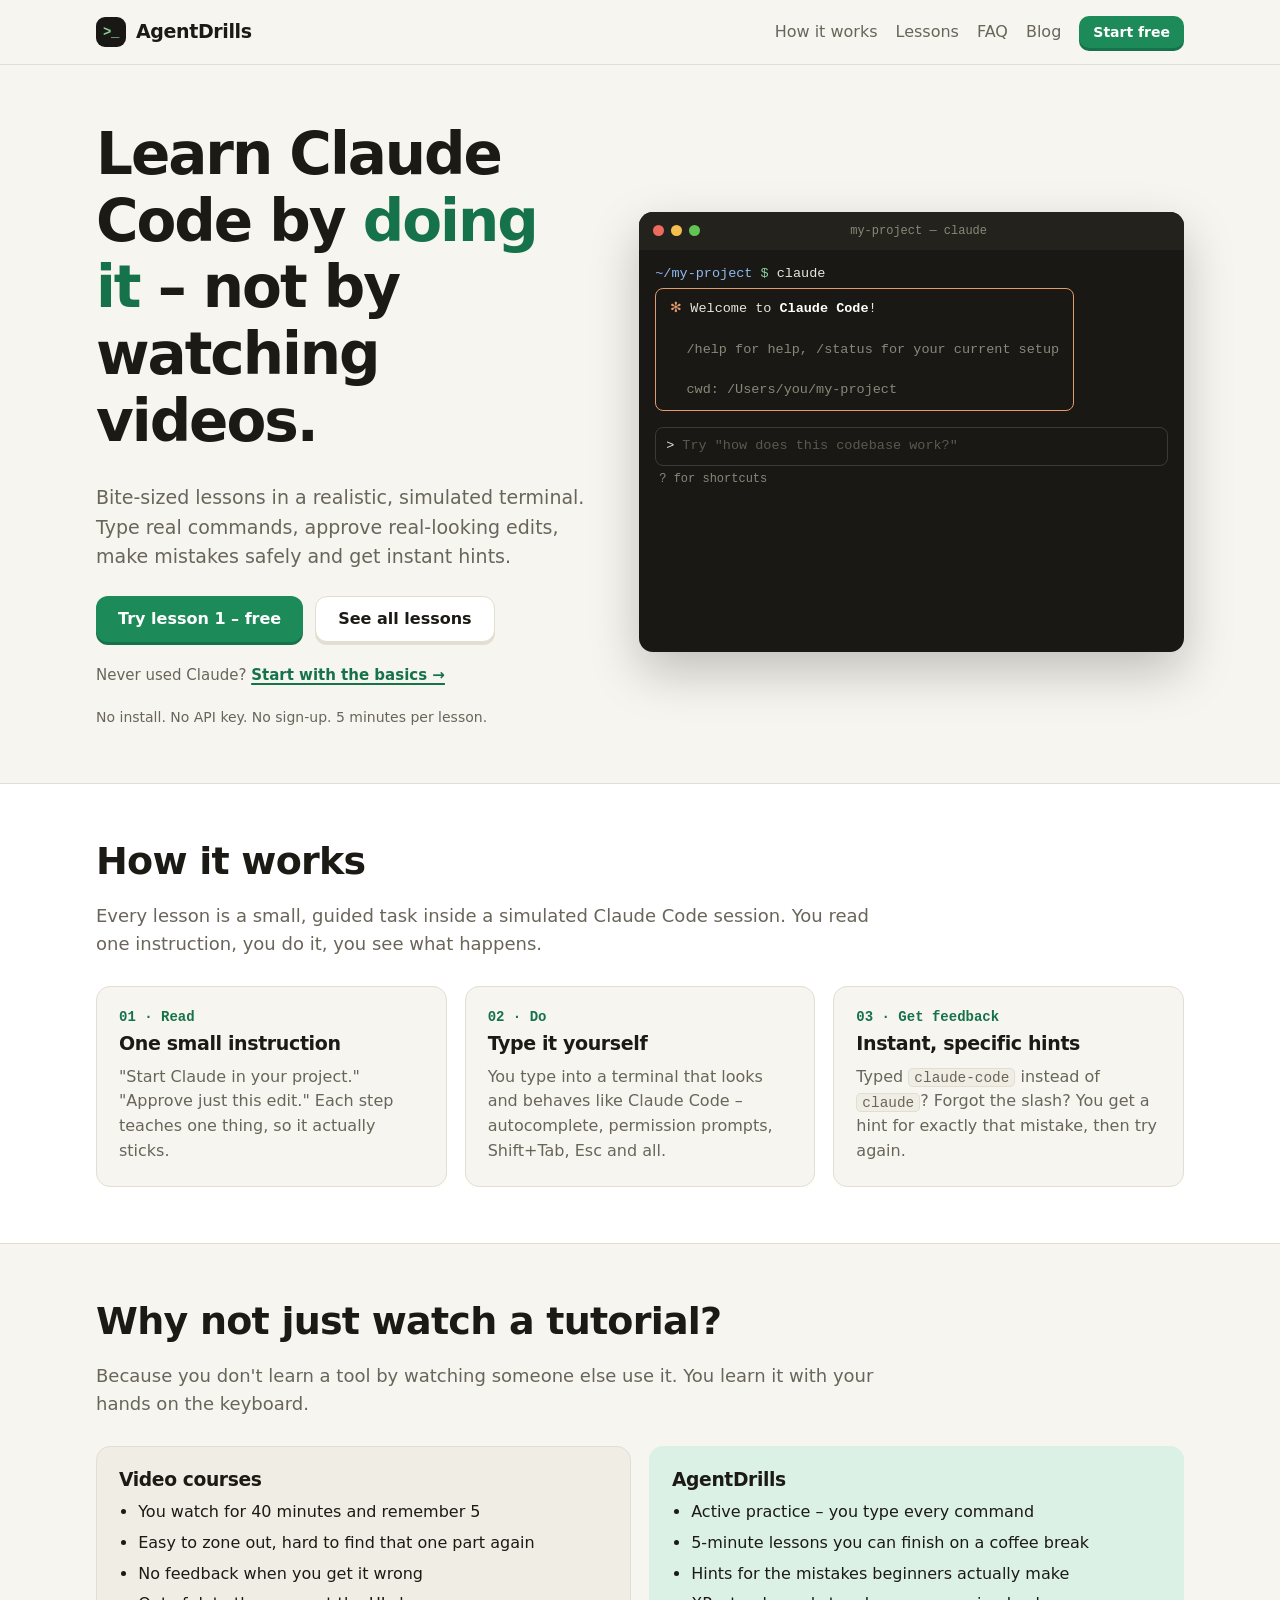
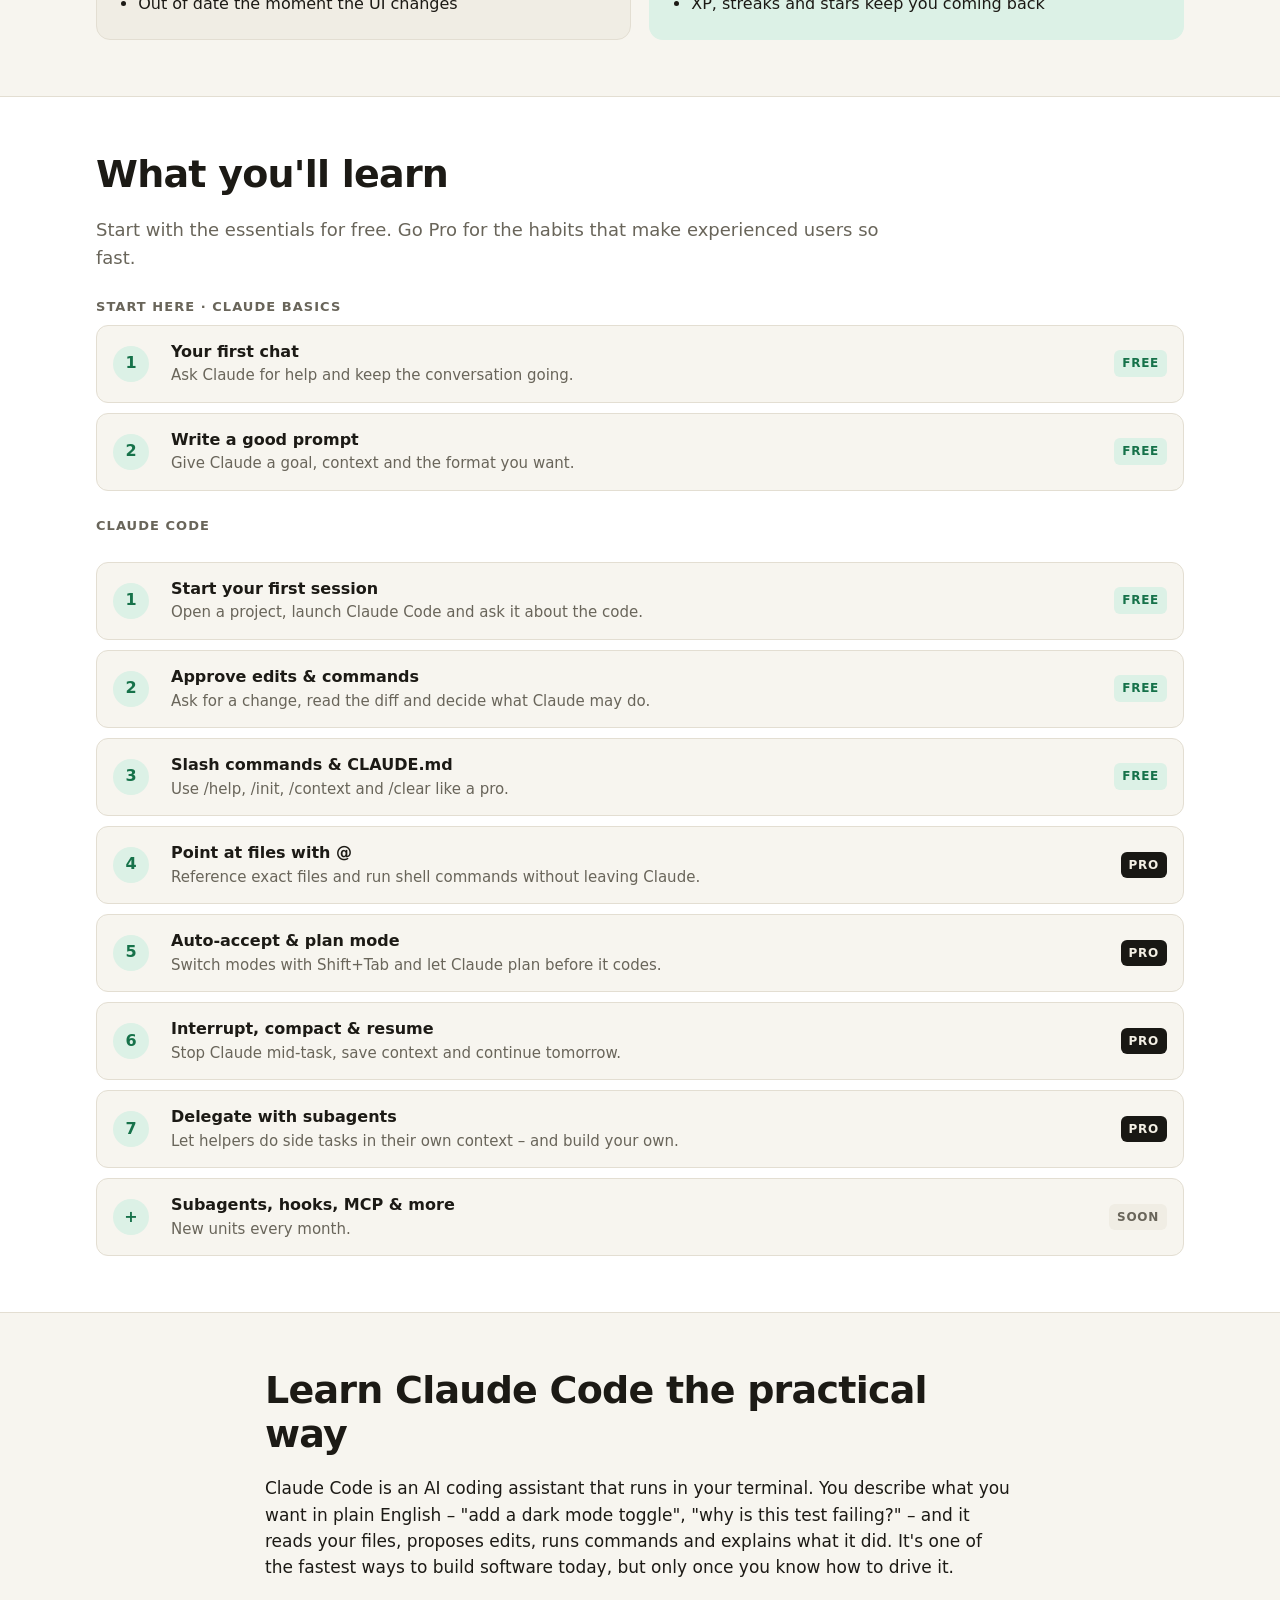
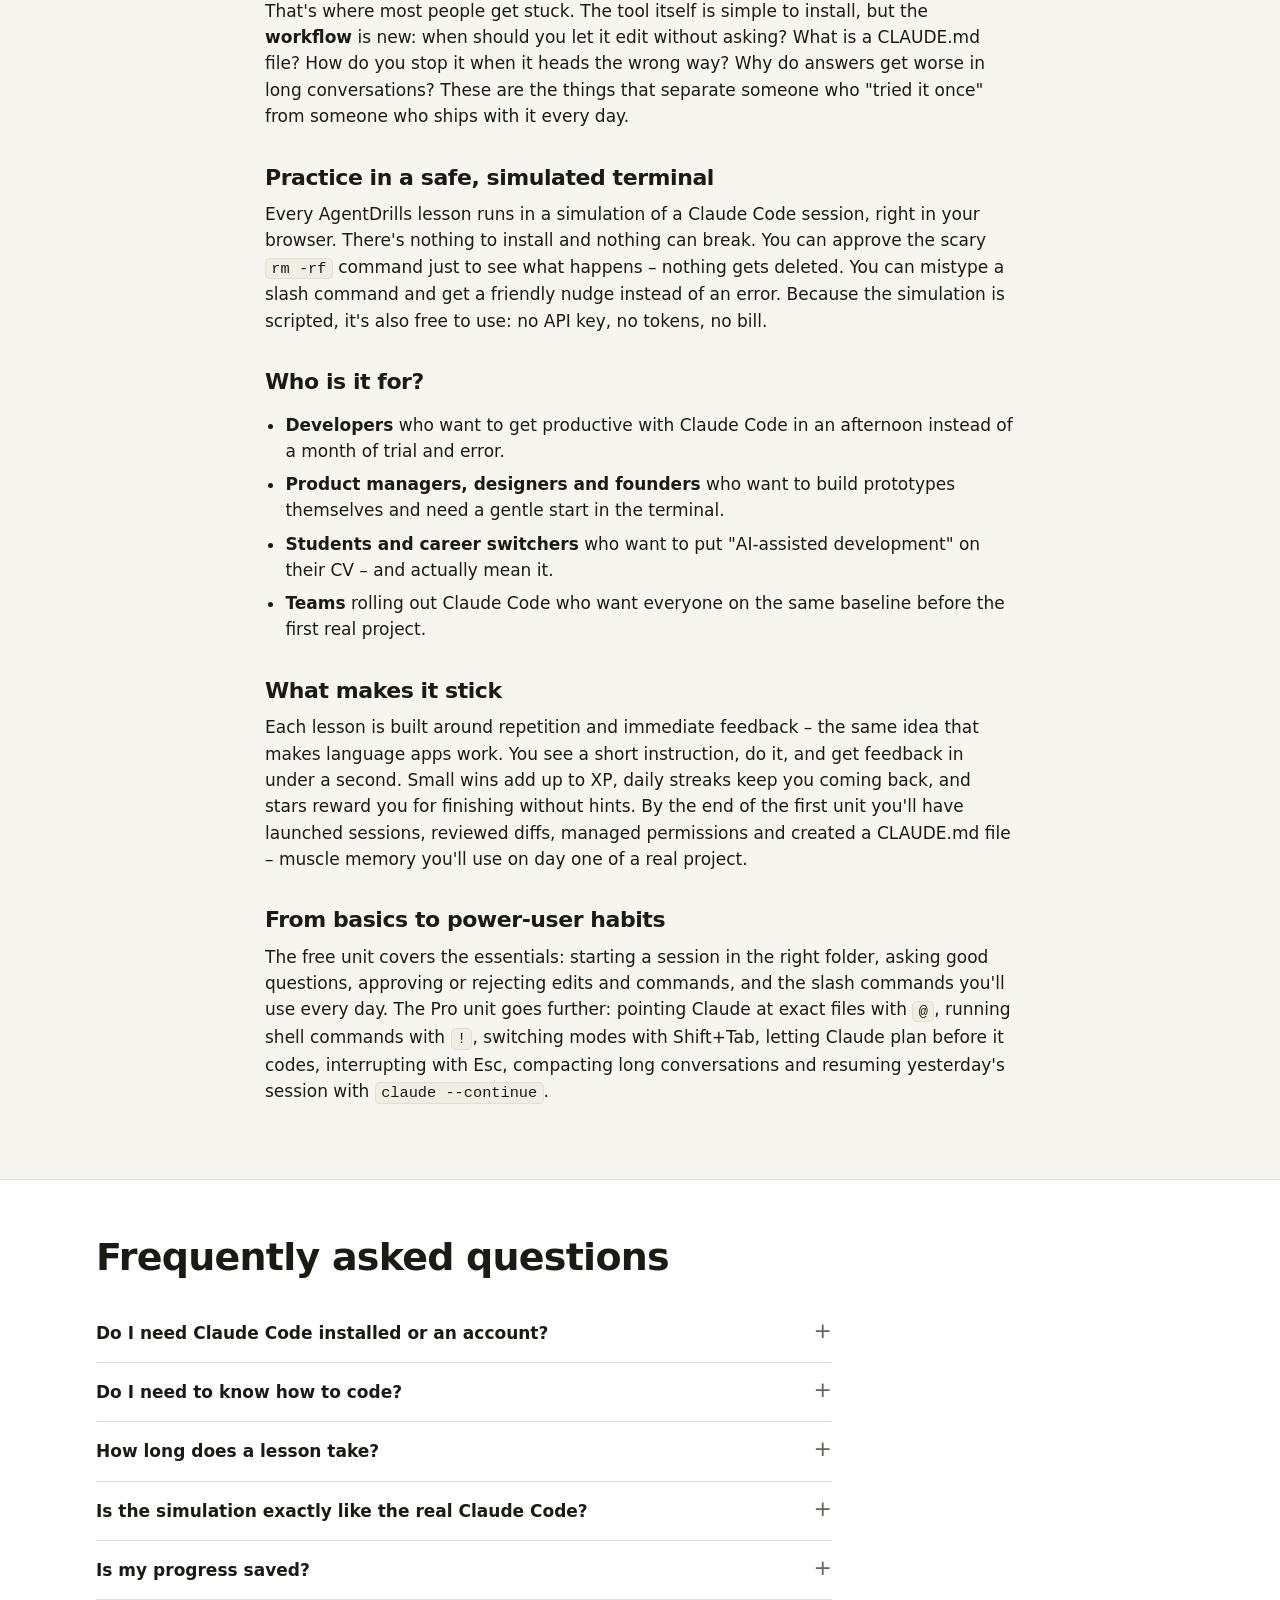
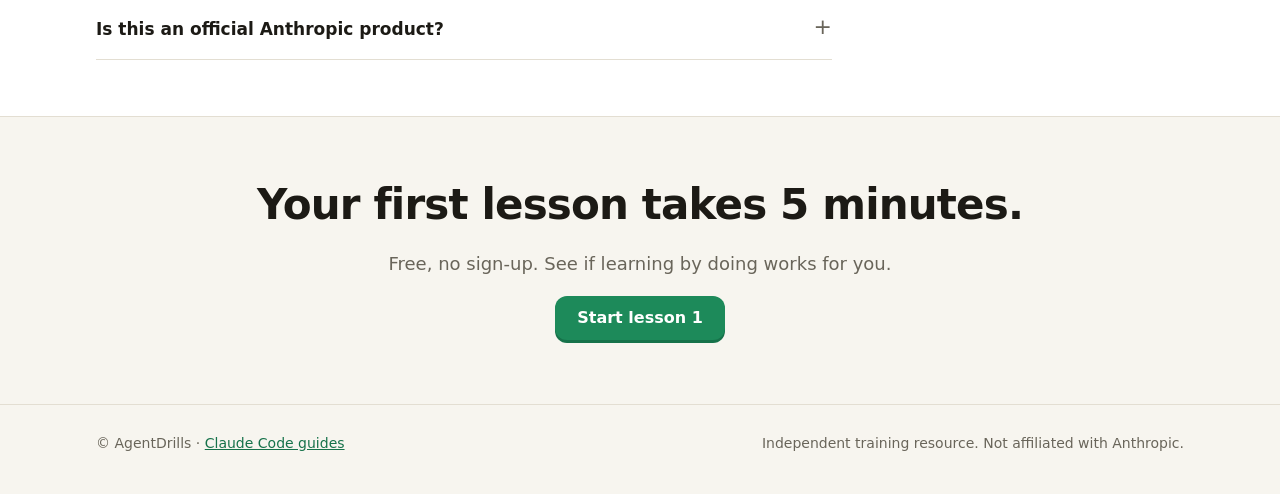
==== index.html @ b04414e9 "Add Claude Basics chat track, lesson 7 (subagents) and agent autocomplete - Claude Basics: simulated" ====
<!doctype html>
<html lang="en">
<head>
  <meta charset="utf-8">
  <meta name="viewport" content="width=device-width, initial-scale=1">
  <title>AgentDrills – Learn Claude Code with hands-on exercises</title>
  <meta name="description" content="Learn Claude Code by doing, not watching. Interactive terminal simulations teach you prompts, permissions, slash commands, plan mode and more in 5-minute lessons.">
  <link rel="stylesheet" href="css/styles.css">
</head>
<body>
  <nav class="nav">
    <div class="wrap">
      <a class="brand" href="index.html"><span class="brand-mark">&gt;_</span>AgentDrills</a>
      <div class="nav-links">
        <a href="#how">How it works</a>
        <a href="#curriculum">Lessons</a>
        <a href="#faq">FAQ</a>
        <a href="blog/index.html">Blog</a>
        <a class="btn small" href="learn.html">Start free</a>
      </div>
    </div>
  </nav>

  <header class="hero">
    <div class="wrap">
      <div>
        <h1>Learn Claude Code by <em>doing it</em> – not by watching videos.</h1>
        <p class="lede">Bite-sized lessons in a realistic, simulated terminal. Type real commands, approve real-looking edits, make mistakes safely and get instant hints.</p>
        <div class="hero-cta">
          <a class="btn" href="lesson.html?id=start-session">Try lesson 1 – free</a>
          <a class="btn secondary" href="#curriculum">See all lessons</a>
        </div>
        <p class="newbie" id="newbie" hidden>Never used Claude? <a href="lesson.html">Start with the basics →</a></p>
        <p class="hero-note">No install. No API key. No sign-up. 5 minutes per lesson.</p>
      </div>
      <div id="demo" aria-label="Animated demo of a Claude Code lesson"></div>
    </div>
  </header>

  <section class="section alt" id="how">
    <div class="wrap">
      <h2>How it works</h2>
      <p class="intro">Every lesson is a small, guided task inside a simulated Claude Code session. You read one instruction, you do it, you see what happens.</p>
      <div class="grid3">
        <div class="feature">
          <div class="num">01 · Read</div>
          <h3>One small instruction</h3>
          <p>"Start Claude in your project." "Approve just this edit." Each step teaches one thing, so it actually sticks.</p>
        </div>
        <div class="feature">
          <div class="num">02 · Do</div>
          <h3>Type it yourself</h3>
          <p>You type into a terminal that looks and behaves like Claude Code – autocomplete, permission prompts, Shift+Tab, Esc and all.</p>
        </div>
        <div class="feature">
          <div class="num">03 · Get feedback</div>
          <h3>Instant, specific hints</h3>
          <p>Typed <code>claude-code</code> instead of <code>claude</code>? Forgot the slash? You get a hint for exactly that mistake, then try again.</p>
        </div>
      </div>
    </div>
  </section>

  <section class="section">
    <div class="wrap">
      <h2>Why not just watch a tutorial?</h2>
      <p class="intro">Because you don't learn a tool by watching someone else use it. You learn it with your hands on the keyboard.</p>
      <div class="compare">
        <div class="col bad">
          <h3>Video courses</h3>
          <ul>
            <li>You watch for 40 minutes and remember 5</li>
            <li>Easy to zone out, hard to find that one part again</li>
            <li>No feedback when you get it wrong</li>
            <li>Out of date the moment the UI changes</li>
          </ul>
        </div>
        <div class="col good">
          <h3>AgentDrills</h3>
          <ul>
            <li>Active practice – you type every command</li>
            <li>5-minute lessons you can finish on a coffee break</li>
            <li>Hints for the mistakes beginners actually make</li>
            <li>XP, streaks and stars keep you coming back</li>
          </ul>
        </div>
      </div>
    </div>
  </section>

  <section class="section alt" id="curriculum">
    <div class="wrap">
      <h2>What you'll learn</h2>
      <p class="intro">Start with the essentials for free. Go Pro for the habits that make experienced users so fast.</p>
      <div id="basicsGroup" hidden>
        <h3 class="cur-group">Start here · Claude Basics</h3>
        <ol class="curriculum" id="basicsList"></ol>
        <h3 class="cur-group">Claude Code</h3>
      </div>
      <ol class="curriculum" id="curriculumList"></ol>
    </div>
  </section>

  <section class="section">
    <div class="wrap prose">
      <h2>Learn Claude Code the practical way</h2>
      <p>Claude Code is an AI coding assistant that runs in your terminal. You describe what you want in plain English – "add a dark mode toggle", "why is this test failing?" – and it reads your files, proposes edits, runs commands and explains what it did. It's one of the fastest ways to build software today, but only once you know how to drive it.</p>
      <p>That's where most people get stuck. The tool itself is simple to install, but the <b>workflow</b> is new: when should you let it edit without asking? What is a CLAUDE.md file? How do you stop it when it heads the wrong way? Why do answers get worse in long conversations? These are the things that separate someone who "tried it once" from someone who ships with it every day.</p>

      <h3>Practice in a safe, simulated terminal</h3>
      <p>Every AgentDrills lesson runs in a simulation of a Claude Code session, right in your browser. There's nothing to install and nothing can break. You can approve the scary <code>rm -rf</code> command just to see what happens – nothing gets deleted. You can mistype a slash command and get a friendly nudge instead of an error. Because the simulation is scripted, it's also free to use: no API key, no tokens, no bill.</p>

      <h3>Who is it for?</h3>
      <ul>
        <li><b>Developers</b> who want to get productive with Claude Code in an afternoon instead of a month of trial and error.</li>
        <li><b>Product managers, designers and founders</b> who want to build prototypes themselves and need a gentle start in the terminal.</li>
        <li><b>Students and career switchers</b> who want to put "AI-assisted development" on their CV – and actually mean it.</li>
        <li><b>Teams</b> rolling out Claude Code who want everyone on the same baseline before the first real project.</li>
      </ul>

      <h3>What makes it stick</h3>
      <p>Each lesson is built around repetition and immediate feedback – the same idea that makes language apps work. You see a short instruction, do it, and get feedback in under a second. Small wins add up to XP, daily streaks keep you coming back, and stars reward you for finishing without hints. By the end of the first unit you'll have launched sessions, reviewed diffs, managed permissions and created a CLAUDE.md file – muscle memory you'll use on day one of a real project.</p>

      <h3>From basics to power-user habits</h3>
      <p>The free unit covers the essentials: starting a session in the right folder, asking good questions, approving or rejecting edits and commands, and the slash commands you'll use every day. The Pro unit goes further: pointing Claude at exact files with <code>@</code>, running shell commands with <code>!</code>, switching modes with Shift+Tab, letting Claude plan before it codes, interrupting with Esc, compacting long conversations and resuming yesterday's session with <code>claude --continue</code>.</p>
    </div>
  </section>

  <section class="section alt" id="faq">
    <div class="wrap">
      <h2>Frequently asked questions</h2>
      <div class="faq">
        <details>
          <summary>Do I need Claude Code installed or an account?</summary>
          <p>No. Everything happens in a simulation in your browser. When you're ready to use the real thing, everything you practiced works the same way.</p>
        </details>
        <details>
          <summary>Do I need to know how to code?</summary>
          <p>No. Lessons explain every command. Some coding experience helps you understand the example project, but it isn't required.</p>
        </details>
        <details>
          <summary>How long does a lesson take?</summary>
          <p>Most lessons take 3–6 minutes. They're designed to be finished in one sitting.</p>
        </details>
        <details>
          <summary>Is the simulation exactly like the real Claude Code?</summary>
          <p>It closely mirrors the real workflow – prompts, tool calls, diffs, permission menus and modes – but it's scripted, so Claude's answers are pre-written. The real tool also changes often; we update lessons as it does.</p>
        </details>
        <details>
          <summary>Is my progress saved?</summary>
          <p>Yes, in this browser. Accounts that sync across devices are coming soon.</p>
        </details>
        <details>
          <summary>Is this an official Anthropic product?</summary>
          <p>No. AgentDrills is an independent training site and isn't affiliated with or endorsed by Anthropic. Claude and Claude Code are trademarks of Anthropic.</p>
        </details>
      </div>
    </div>
  </section>

  <section class="cta-band">
    <div class="wrap">
      <h2>Your first lesson takes 5 minutes.</h2>
      <p class="muted" style="font-size:18px">Free, no sign-up. See if learning by doing works for you.</p>
      <a class="btn" href="lesson.html?id=start-session">Start lesson 1</a>
    </div>
  </section>

  <footer class="footer">
    <div class="wrap">
      <span>© AgentDrills · <a href="blog/index.html">Claude Code guides</a></span>
      <span>Independent training resource. Not affiliated with Anthropic.</span>
    </div>
  </footer>

  <script src="js/terminal.js"></script>
  <script src="js/lessons/index.js"></script>
  <script src="js/lessons/01-start-session.js"></script>
  <script src="js/lessons/02-edits-permissions.js"></script>
  <script src="js/lessons/03-slash-commands.js"></script>
  <script src="js/lessons/04-mention-files.js"></script>
  <script src="js/lessons/05-modes.js"></script>
  <script src="js/lessons/06-context-sessions.js"></script>
  <script src="js/lessons/07-subagents.js"></script>
  <script src="js/lessons/b01-first-chat.js"></script>
  <script src="js/lessons/b02-good-prompt.js"></script>
  <script>
    (function () {
      // Curriculum list from the lesson registry
      const list = document.getElementById('curriculumList');
      const row = (l) =>
        `<li><span class="n">${l.n}</span><div><div class="t">${AD.escapeHtml(l.title)}</div><div class="d">${AD.escapeHtml(l.blurb)}</div></div><span class="tag${l.pro ? ' pro' : ''}">${l.pro ? 'Pro' : 'Free'}</span></li>`;
      const items = AD.lessonsIn('code').map(row);
      // Claude Basics: grouped above Claude Code, plus a small link under the hero buttons
      const basics = AD.lessonsIn('basics');
      if (basics.length) {
        document.getElementById('basicsList').innerHTML = basics.map(row).join('');
        document.getElementById('basicsGroup').hidden = false;
        const nb = document.getElementById('newbie');
        nb.querySelector('a').href = `lesson.html?id=${basics[0].id}`;
        nb.hidden = false;
      }
      items.push(`<li><span class="n">+</span><div><div class="t">Subagents, hooks, MCP & more</div><div class="d">New units every month.</div></div><span class="tag soon">Soon</span></li>`);
      list.innerHTML = items.join('');

      // Looping hero demo
      const term = new AD.Terminal(document.getElementById('demo'), { cwd: '~/my-project', noFocus: true, speed: 1 });
      const reduce = window.matchMedia && matchMedia('(prefers-reduced-motion: reduce)').matches;
      const script = [
        { wait: 600 },
        { type: 'claude' },
        { launch: true },
        { wait: 700 },
        { type: 'add a dark mode toggle' },
        { think: 1300 },
        { tool: 'Read', arg: 'src/styles.css', out: 'Read 64 lines' },
        { tool: 'Update', arg: 'src/styles.css', out: 'Updated src/styles.css with 4 additions', diff: [
          ['+', '.dark { background: #111; color: #eee; }', 65],
          ['+', '.dark .todo { border-color: #333; }', 66],
        ] },
        { tool: 'Update', arg: 'src/app.js', out: 'Updated src/app.js with 3 additions', diff: [
          ['+', "toggle.onclick = () =>", 52],
          ['+', "  document.body.classList.toggle('dark');", 53],
        ] },
        { text: 'Added a dark mode toggle in the header. ✓' },
        { wait: 3500 },
      ];
      async function loop() {
        // eslint-disable-next-line no-constant-condition
        while (true) {
          term.reset();
          await term.stream(script);
          if (reduce) return;
        }
      }
      loop();
    })();
  </script>
</body>
</html>
---- css/styles.css ----
/* ==========================================================================
   AgentDrills – design tokens
   ========================================================================== */
:root {
  --bg: #f7f5ef;
  --surface: #ffffff;
  --surface-2: #f0ede4;
  --text: #1c1a15;
  --muted: #69655a;
  --border: #e3ded2;
  --accent: #1d8a5a;
  --accent-strong: #16724a;
  --accent-soft: #dcf1e6;
  --accent-ink: #ffffff;
  --warn: #b4441c;
  --warn-soft: #fbe6dc;
  --gold: #e3a21a;
  --locked: #b9b4a8;
  --shadow: 0 1px 2px rgba(30, 25, 10, .06), 0 8px 24px rgba(30, 25, 10, .06);

  /* Terminal stays dark in both themes */
  --term-bg: #191814;
  --term-bar: #24221d;
  --term-text: #e9e5da;
  --term-dim: #8b8678;
  --term-faint: #5c584e;
  --term-accent: #e39a6d;
  --term-green: #86cf9c;
  --term-red: #f08a84;
  --term-blue: #8fb8f2;
  --term-purple: #c3a6f2;
  --term-user-bg: #2b2923;
  --term-add-bg: rgba(110, 200, 140, .14);
  --term-rem-bg: rgba(240, 120, 110, .14);

  --radius: 14px;
  --radius-sm: 8px;
  --font: ui-sans-serif, system-ui, -apple-system, "Segoe UI", Roboto, "Helvetica Neue", Arial, sans-serif;
  --mono: ui-monospace, "SF Mono", SFMono-Regular, Menlo, Consolas, "Liberation Mono", monospace;
  color-scheme: light;
}

@media (prefers-color-scheme: dark) {
  :root:not([data-theme="light"]) {
    --bg: #12110e;
    --surface: #1b1a16;
    --surface-2: #24221d;
    --text: #ece8dd;
    --muted: #a19c8f;
    --border: #2f2c26;
    --accent: #34b27a;
    --accent-strong: #4cc68f;
    --accent-soft: #173a2a;
    --accent-ink: #0d1a13;
    --warn: #f0875c;
    --warn-soft: #3a2117;
    --locked: #5a564d;
    --shadow: 0 1px 2px rgba(0, 0, 0, .3), 0 8px 24px rgba(0, 0, 0, .3);
    color-scheme: dark;
  }
}
:root[data-theme="dark"] {
  --bg: #12110e;
  --surface: #1b1a16;
  --surface-2: #24221d;
  --text: #ece8dd;
  --muted: #a19c8f;
  --border: #2f2c26;
  --accent: #34b27a;
  --accent-strong: #4cc68f;
  --accent-soft: #173a2a;
  --accent-ink: #0d1a13;
  --warn: #f0875c;
  --warn-soft: #3a2117;
  --locked: #5a564d;
  --shadow: 0 1px 2px rgba(0, 0, 0, .3), 0 8px 24px rgba(0, 0, 0, .3);
  color-scheme: dark;
}

/* ==========================================================================
   Base
   ========================================================================== */
*, *::before, *::after { box-sizing: border-box; }
html { -webkit-text-size-adjust: 100%; }
body {
  margin: 0;
  background: var(--bg);
  color: var(--text);
  font: 16px/1.55 var(--font);
  overflow-x: hidden;
}
a { color: var(--accent-strong); }
code {
  font-family: var(--mono);
  font-size: .9em;
  background: var(--surface-2);
  border: 1px solid var(--border);
  border-radius: 5px;
  padding: .05em .35em;
}
h1, h2, h3 { line-height: 1.15; letter-spacing: -.02em; margin: 0 0 .5em; }
p { margin: 0 0 1em; }
.wrap { max-width: 1120px; margin: 0 auto; padding: 0 16px; }
.muted { color: var(--muted); }
[hidden] { display: none !important; }

.btn {
  display: inline-flex; align-items: center; justify-content: center; gap: .5em;
  font: 600 16px/1 var(--font);
  padding: 14px 22px;
  border-radius: 12px;
  border: 0;
  cursor: pointer;
  text-decoration: none;
  background: var(--accent);
  color: var(--accent-ink);
  box-shadow: 0 3px 0 var(--accent-strong);
  transition: transform .08s ease, box-shadow .08s ease, background .15s;
}
.btn:hover { background: var(--accent-strong); }
.btn:active { transform: translateY(2px); box-shadow: 0 1px 0 var(--accent-strong); }
.btn.secondary {
  background: var(--surface); color: var(--text);
  border: 1px solid var(--border); box-shadow: 0 3px 0 var(--border);
}
.btn.secondary:hover { background: var(--surface-2); }
.btn.small { padding: 9px 14px; font-size: 14px; border-radius: 10px; }
.btn:focus-visible, button:focus-visible, a:focus-visible { outline: 3px solid var(--accent); outline-offset: 2px; }

/* Top navigation */
.nav { border-bottom: 1px solid var(--border); background: var(--bg); position: sticky; top: 0; z-index: 20; }
.nav .wrap { display: flex; align-items: center; justify-content: space-between; height: 64px; gap: 12px; }
.brand { display: flex; align-items: center; gap: 10px; font-weight: 800; font-size: 19px; color: var(--text); text-decoration: none; letter-spacing: -.02em; }
.brand-mark {
  width: 30px; height: 30px; border-radius: 9px; background: var(--term-bg);
  color: var(--term-green); display: grid; place-items: center;
  font: 700 14px/1 var(--mono);
}
.nav-links { display: flex; align-items: center; gap: 18px; }
.nav-links a:not(.btn) { color: var(--muted); text-decoration: none; font-weight: 500; }
.nav-links a:not(.btn):hover { color: var(--text); }
@media (max-width: 640px) { .nav-links a:not(.btn) { display: none; } }

.stat-pills { display: flex; gap: 8px; }
.pill {
  display: inline-flex; align-items: center; gap: 6px;
  padding: 6px 12px; border-radius: 999px;
  background: var(--surface); border: 1px solid var(--border);
  font-weight: 700; font-size: 14px; white-space: nowrap;
}
.pill .ico { font-size: 15px; }

/* ==========================================================================
   Terminal
   ========================================================================== */
.term {
  background: var(--term-bg);
  color: var(--term-text);
  border-radius: var(--radius);
  overflow: hidden;
  box-shadow: 0 20px 50px rgba(0, 0, 0, .22);
  display: flex; flex-direction: column;
  font: 13.5px/1.5 var(--mono);
  min-height: 0;
}
.term-bar { display: flex; align-items: center; gap: 7px; padding: 10px 14px; background: var(--term-bar); flex: none; }
.term-bar .dot { width: 11px; height: 11px; border-radius: 50%; background: #4a463d; }
.term-bar .dot.r { background: #ec6a5e; } .term-bar .dot.y { background: #f4bf4f; } .term-bar .dot.g { background: #61c554; }
.term-title { flex: 1; text-align: center; color: var(--term-dim); font-size: 12px; margin-right: 40px; overflow: hidden; text-overflow: ellipsis; white-space: nowrap; }
.term-body { flex: 1; overflow-y: auto; overflow-x: hidden; padding: 14px 16px 12px; min-height: 0; scroll-behavior: smooth; }
.term-body:focus { outline: none; }
.term-log > div { white-space: pre-wrap; word-break: break-word; }
.term-log .gap { margin-top: 10px; }
.t-dim { color: var(--term-dim); }
.t-faint { color: var(--term-faint); }
.t-accent { color: var(--term-accent); }
.t-green { color: var(--term-green); }
.t-red { color: var(--term-red); }
.t-blue { color: var(--term-blue); }
.t-purple { color: var(--term-purple); }
.t-bold { font-weight: 700; }
.term code { background: none; border: 0; padding: 0; color: var(--term-blue); font-size: 1em; }
.term b { color: #fff; }

.t-ps { color: var(--term-green); }
.t-ps .cwd { color: var(--term-blue); }

.t-user { background: var(--term-user-bg); border-radius: 4px; padding: 2px 8px; margin: 12px 0 6px; color: #f3efe4; }
.t-msg { display: grid; grid-template-columns: 1.6em 1fr; margin-top: 10px; }
.t-msg .bul { color: var(--term-text); }
.t-msg.tool .bul { color: var(--term-green); }
.t-msg.tool.err .bul { color: var(--term-red); }
.t-msg.tool.bash .bul { color: var(--term-green); }
.t-msg p { margin: 0 0 .35em; }
.t-msg p:last-child { margin-bottom: 0; }
.t-out { display: grid; grid-template-columns: 1.6em 1.8em 1fr; color: var(--term-dim); }
.t-out .elb { color: var(--term-faint); }

.t-welcome {
  border: 1px solid var(--term-accent); border-radius: 8px;
  padding: 10px 14px; margin: 4px 0 8px; display: inline-block; max-width: 100%;
}
.t-welcome .w-title { color: var(--term-text); }
.t-welcome .w-title .star { color: var(--term-accent); }

.t-diff { margin: 4px 0 2px 3.4em; border-radius: 4px; overflow: hidden; font-size: 12.5px; }
.t-diff .dl { display: grid; grid-template-columns: 2.6em 1.3em 1fr; padding: 0 6px 0 0; white-space: pre-wrap; word-break: break-word; }
.t-diff .ln { color: var(--term-faint); text-align: right; padding-right: 8px; }
.t-diff .add { background: var(--term-add-bg); }
.t-diff .add .sg { color: var(--term-green); }
.t-diff .rem { background: var(--term-rem-bg); }
.t-diff .rem .sg { color: var(--term-red); }

.t-pre { color: var(--term-text); margin-top: 2px; }

/* Live area: spinner etc. */
.term-live { min-height: 0; }
.t-spin { display: flex; gap: 8px; margin-top: 10px; color: var(--term-accent); }
.t-spin .lbl { color: var(--term-accent); }
.t-spin .meta { color: var(--term-dim); }

/* Input */
.term-inputwrap { position: relative; margin-top: 8px; }
.term-line { display: flex; align-items: center; gap: 8px; cursor: text; }
.term-ps { color: var(--term-green); white-space: nowrap; flex: none; }
.term-ps .cwd { color: var(--term-blue); }
.term-input {
  flex: 1; min-width: 0;
  background: transparent; border: 0; outline: none;
  color: var(--term-text); caret-color: var(--term-accent);
  font: inherit; padding: 2px 0;
}
.term-input::placeholder { color: var(--term-faint); }
.term-input[readonly] { caret-color: transparent; }
.term-inputwrap.claude .term-line {
  border: 1px solid #57534a; border-radius: 8px; padding: 6px 10px;
}
.term-inputwrap.claude .term-ps { color: var(--term-text); }
.term-inputwrap.claude.busy .term-line { border-color: #3d3a33; }
.term-inputwrap.shell.busy .term-line { visibility: hidden; height: 0; overflow: hidden; }
.term-footer { display: none; justify-content: space-between; gap: 10px; padding: 4px 4px 0; font-size: 12px; color: var(--term-dim); }
.term-inputwrap.claude .term-footer { display: flex; }
.m-accept { color: var(--term-purple); }
.m-plan { color: var(--term-blue); }

.term-shake { animation: shake .35s; }
@keyframes shake {
  20% { transform: translateX(-6px); } 40% { transform: translateX(5px); }
  60% { transform: translateX(-3px); } 80% { transform: translateX(2px); }
}

/* Autocomplete popup */
.term-popup { padding: 6px 0 2px 12px; font-size: 12.5px; }
.term-popup .pi { display: grid; grid-template-columns: minmax(9em, auto) 1fr; gap: 14px; color: var(--term-dim); padding: 0 4px; cursor: pointer; }
.term-popup .pi.sel { color: var(--term-purple); }
.term-popup .pi.sel .pn { color: var(--term-purple); }
.term-popup .pn { color: var(--term-text); }
.term-popup .hint { color: var(--term-faint); padding-top: 2px; }

/* Permission / choice menu */
.term-menu { border: 1px solid #6e6a5e; border-radius: 8px; padding: 10px 14px; margin-top: 10px; }
.term-menu .mt { color: var(--term-accent); font-weight: 700; margin-bottom: 6px; }
.term-menu .mb { margin: 6px 0 8px; padding: 6px 10px; border: 1px solid #3a372f; border-radius: 6px; white-space: pre-wrap; word-break: break-word; }
.term-menu .mq { margin: 6px 0 4px; }
.term-menu .opt {
  display: grid; grid-template-columns: 1.4em 1fr; width: 100%;
  background: none; border: 0; color: var(--term-text); font: inherit; text-align: left;
  padding: 1px 0; cursor: pointer; border-radius: 4px;
}
.term-menu .opt .car { color: transparent; }
.term-menu .opt.sel { color: var(--term-blue); }
.term-menu .opt.sel .car { color: var(--term-blue); }
.term-menu .opt:hover { background: rgba(255,255,255,.04); }
.term-menu .opt.reveal { outline: 1px dashed var(--term-green); }
.term-menu .mf { color: var(--term-faint); font-size: 12px; margin-top: 6px; }

/* ==========================================================================
   Lesson player
   ========================================================================== */
.lesson-top { display: flex; align-items: center; gap: 14px; height: 64px; }
.lesson-top .back { color: var(--muted); text-decoration: none; font-weight: 600; white-space: nowrap; }
.lesson-top .back:hover { color: var(--text); }
.bar { flex: 1; height: 14px; background: var(--surface-2); border-radius: 999px; overflow: hidden; border: 1px solid var(--border); }
.bar > span { display: block; height: 100%; width: 0; background: var(--accent); border-radius: 999px; transition: width .5s cubic-bezier(.2,.8,.2,1); }

.lesson {
  display: grid; grid-template-columns: minmax(300px, 400px) 1fr; gap: 24px;
  padding-bottom: 24px; align-items: start;
}
.panel {
  background: var(--surface); border: 1px solid var(--border);
  border-radius: var(--radius); padding: 24px; box-shadow: var(--shadow);
  position: sticky; top: 16px;
}
.eyebrow { text-transform: uppercase; letter-spacing: .08em; font-size: 12px; font-weight: 700; color: var(--muted); margin-bottom: 6px; }
.panel h1 { font-size: 24px; }
.step-count { font-size: 13px; color: var(--muted); font-weight: 600; margin: 16px 0 6px; }
.step-text { font-size: 17px; }
.step-text p:last-child { margin-bottom: 0; }
.coach {
  margin-top: 18px; padding: 12px 14px; border-radius: 12px;
  display: grid; grid-template-columns: 28px 1fr; gap: 10px; align-items: start;
  animation: pop .25s ease;
}
.coach .face { font-size: 22px; line-height: 1; }
.coach.ok { background: var(--accent-soft); }
.coach.bad { background: var(--warn-soft); }
.coach.info { background: var(--surface-2); }
.coach b { display: block; margin-bottom: 2px; }
@keyframes pop { from { transform: scale(.97); opacity: 0; } to { transform: none; opacity: 1; } }
.panel-actions { margin-top: 14px; display: flex; gap: 10px; flex-wrap: wrap; }
.linkbtn { background: none; border: 0; padding: 0; color: var(--accent-strong); font: 600 14px var(--font); cursor: pointer; text-decoration: underline; }

.choices { display: grid; gap: 10px; margin-top: 16px; }
.choice {
  text-align: left; font: 500 15px/1.4 var(--font); color: var(--text);
  background: var(--surface); border: 2px solid var(--border); border-bottom-width: 4px;
  border-radius: 12px; padding: 12px 14px; cursor: pointer;
}
.choice:hover { background: var(--surface-2); }
.choice.right { border-color: var(--accent); background: var(--accent-soft); }
.choice.wrong { border-color: var(--warn); background: var(--warn-soft); }
.choice code { font-size: .88em; }

.stage { min-width: 0; display: flex; flex-direction: column; gap: 10px; }
.stage .term { height: min(640px, calc(100vh - 140px)); min-height: 420px; }
.keybar { display: flex; gap: 8px; justify-content: flex-end; flex-wrap: wrap; }
.kbtn {
  font: 600 13px var(--mono); color: var(--text);
  background: var(--surface); border: 1px solid var(--border); border-bottom-width: 3px;
  border-radius: 8px; padding: 7px 12px; cursor: pointer;
}
.kbtn:hover { background: var(--surface-2); }
.kbtn.pulse { border-color: var(--accent); animation: pulse 1.4s infinite; }
@keyframes pulse { 0%,100% { box-shadow: 0 0 0 0 rgba(29,138,90,.35); } 50% { box-shadow: 0 0 0 6px rgba(29,138,90,0); } }

.xp-float {
  position: fixed; pointer-events: none; font-weight: 800; color: var(--gold);
  font-size: 20px; animation: rise 1s ease forwards; z-index: 50;
}
@keyframes rise { from { opacity: 1; transform: translateY(0); } to { opacity: 0; transform: translateY(-40px); } }

@media (max-width: 860px) {
  .lesson { grid-template-columns: 1fr; gap: 14px; }
  .panel { position: static; padding: 18px; }
  .panel h1 { font-size: 20px; }
  .step-text { font-size: 16px; }
  .stage .term { height: 62vh; min-height: 360px; }
  .term { font-size: 12.5px; }
  .t-diff { margin-left: 0; }
  .keybar { justify-content: stretch; }
  .keybar .kbtn { flex: 1; }
  .lesson-top .back span { display: none; }
}

/* Modal */
.modal { position: fixed; inset: 0; background: rgba(15, 12, 5, .55); display: grid; place-items: center; z-index: 100; padding: 16px; }
.modal-card {
  background: var(--surface); color: var(--text); border-radius: 20px; padding: 32px 28px;
  max-width: 440px; width: 100%; text-align: center; box-shadow: var(--shadow);
  animation: pop .3s ease;
}
.modal-card h2 { font-size: 28px; }
.stars { font-size: 40px; letter-spacing: 6px; margin: 4px 0 12px; }
.stars .off { filter: grayscale(1); opacity: .3; }
.result-row { display: flex; gap: 10px; justify-content: center; margin: 18px 0 24px; flex-wrap: wrap; }
.result { border: 2px solid var(--border); border-radius: 14px; padding: 10px 16px; min-width: 110px; }
.result .v { font-size: 22px; font-weight: 800; }
.result .k { font-size: 12px; text-transform: uppercase; letter-spacing: .06em; color: var(--muted); font-weight: 700; }
.modal-actions { display: grid; gap: 10px; }

/* ==========================================================================
   Dashboard
   ========================================================================== */
.dash { display: grid; grid-template-columns: 1fr 320px; gap: 32px; padding: 32px 0 64px; align-items: start; }
.unit-head {
  background: var(--accent); color: var(--accent-ink); border-radius: var(--radius);
  padding: 18px 22px; margin-bottom: 28px; box-shadow: 0 4px 0 var(--accent-strong);
}
.unit-head .eyebrow { color: inherit; opacity: .8; }
.unit-head h2 { margin: 0; font-size: 22px; }
.unit-head.pro { background: var(--term-bg); color: #f3efe4; box-shadow: 0 4px 0 #000; border: 1px solid var(--border); }
.path { display: flex; flex-direction: column; align-items: center; gap: 22px; margin-bottom: 40px; }
.node { display: flex; flex-direction: column; align-items: center; gap: 6px; text-decoration: none; color: var(--text); background: none; border: 0; cursor: pointer; font: inherit; }
.node .disc {
  width: 76px; height: 76px; border-radius: 50%;
  display: grid; place-items: center; font-size: 28px;
  background: var(--accent); color: var(--accent-ink);
  box-shadow: 0 6px 0 var(--accent-strong);
  transition: transform .1s;
}
.node:hover .disc { transform: translateY(-2px); }
.node.done .disc { background: var(--gold); box-shadow: 0 6px 0 #b67f0d; color: #3a2a05; }
.node.locked .disc { background: var(--surface-2); color: var(--locked); box-shadow: 0 6px 0 var(--border); }
.node.next .disc { outline: 4px solid var(--accent-soft); outline-offset: 4px; }
.node .nlabel { font-weight: 700; font-size: 15px; text-align: center; max-width: 200px; }
.node .nstars { font-size: 13px; letter-spacing: 2px; min-height: 1em; }
.node .nstars .off { filter: grayscale(1); opacity: .3; }
.path { --step: 70px; }
.path .node, .path .start-bubble { transform: translateX(calc(var(--x, 0) * var(--step))); }
.start-bubble {
  background: var(--surface); border: 2px solid var(--border); color: var(--accent-strong);
  font-weight: 800; font-size: 13px; text-transform: uppercase; letter-spacing: .06em;
  padding: 6px 12px; border-radius: 10px; margin-bottom: -4px;
}

.side { display: grid; gap: 16px; position: sticky; top: 88px; }
.card { background: var(--surface); border: 1px solid var(--border); border-radius: var(--radius); padding: 20px; box-shadow: var(--shadow); }
.card h3 { font-size: 17px; }
.ring { display: flex; align-items: center; gap: 16px; }
.ring svg { flex: none; }
.ring .big { font-size: 26px; font-weight: 800; }
.goal-list { list-style: none; padding: 0; margin: 0; display: grid; gap: 8px; font-size: 15px; }
.goal-list li { display: flex; justify-content: space-between; gap: 10px; }
@media (max-width: 860px) {
  .dash { grid-template-columns: 1fr; padding-top: 20px; }
  .side { position: static; order: -1; }
  .path { --step: 44px; }
}

/* ==========================================================================
   Landing page
   ========================================================================== */
.hero { padding: 56px 0 40px; }
.hero .wrap { display: grid; grid-template-columns: 1fr 1.1fr; gap: 48px; align-items: center; }
.hero h1 { font-size: clamp(36px, 5.2vw, 58px); letter-spacing: -.035em; }
.hero h1 em { font-style: normal; color: var(--accent-strong); }
.hero .lede { font-size: 19px; color: var(--muted); max-width: 34em; }
.hero-cta { display: flex; gap: 12px; flex-wrap: wrap; margin-top: 24px; }
.hero-note { font-size: 14px; color: var(--muted); margin-top: 14px; }
.hero .term { height: 440px; }
@media (max-width: 900px) {
  .hero { padding-top: 32px; }
  .hero .wrap { grid-template-columns: 1fr; gap: 28px; }
  .hero .term { height: 380px; }
}

.section { padding: 56px 0; }
.section.alt { background: var(--surface); border-top: 1px solid var(--border); border-bottom: 1px solid var(--border); }
.section h2 { font-size: clamp(28px, 3.6vw, 38px); }
.section .intro { font-size: 18px; color: var(--muted); max-width: 44em; }
.grid3 { display: grid; grid-template-columns: repeat(3, 1fr); gap: 18px; margin-top: 28px; }
.feature { background: var(--bg); border: 1px solid var(--border); border-radius: var(--radius); padding: 22px; }
.section:not(.alt) .feature { background: var(--surface); }
.feature .num { font: 700 14px var(--mono); color: var(--accent-strong); margin-bottom: 8px; }
.feature h3 { font-size: 19px; }
.feature p { color: var(--muted); margin: 0; }
@media (max-width: 800px) { .grid3 { grid-template-columns: 1fr; } }

.compare { display: grid; grid-template-columns: 1fr 1fr; gap: 18px; margin-top: 28px; }
.compare .col { border-radius: var(--radius); padding: 22px; border: 1px solid var(--border); }
.compare .col.bad { background: var(--surface-2); }
.compare .col.good { background: var(--accent-soft); border-color: transparent; }
.compare ul { margin: 0; padding-left: 1.2em; display: grid; gap: 6px; }
@media (max-width: 700px) { .compare { grid-template-columns: 1fr; } }

.curriculum { list-style: none; padding: 0; margin: 28px 0 0; display: grid; gap: 10px; counter-reset: c; }
.curriculum li {
  display: grid; grid-template-columns: 44px 1fr auto; gap: 14px; align-items: center;
  background: var(--surface); border: 1px solid var(--border); border-radius: 12px; padding: 14px 16px;
}
.section.alt .curriculum li { background: var(--bg); }
.curriculum .n { width: 36px; height: 36px; border-radius: 50%; background: var(--accent-soft); color: var(--accent-strong); display: grid; place-items: center; font-weight: 800; }
.curriculum .t { font-weight: 700; }
.curriculum .d { color: var(--muted); font-size: 15px; }
.tag { font-size: 12px; font-weight: 800; text-transform: uppercase; letter-spacing: .06em; padding: 4px 8px; border-radius: 6px; background: var(--accent-soft); color: var(--accent-strong); white-space: nowrap; }
.tag.pro { background: var(--term-bg); color: #f3efe4; }
.tag.soon { background: var(--surface-2); color: var(--muted); }

.prose { max-width: 46em; font-size: 17px; }
.prose h3 { font-size: 22px; margin-top: 1.6em; }
.prose ul { padding-left: 1.2em; }
.prose li { margin-bottom: .4em; }

.faq { max-width: 46em; margin-top: 24px; }
.faq details { border-bottom: 1px solid var(--border); padding: 16px 0; }
.faq summary { font-weight: 700; font-size: 17px; cursor: pointer; list-style: none; display: flex; justify-content: space-between; gap: 16px; }
.faq summary::after { content: "+"; color: var(--muted); font-weight: 400; font-size: 22px; line-height: 1; }
.faq details[open] summary::after { content: "–"; }
.faq details p { margin: 10px 0 0; color: var(--muted); }

.cta-band { text-align: center; padding: 64px 0; }
.cta-band h2 { font-size: clamp(28px, 4vw, 42px); }

.footer { border-top: 1px solid var(--border); padding: 28px 0 40px; color: var(--muted); font-size: 14px; }
.footer .wrap { display: flex; justify-content: space-between; gap: 16px; flex-wrap: wrap; }

@media (prefers-reduced-motion: reduce) {
  *, *::before, *::after { animation: none !important; transition: none !important; scroll-behavior: auto !important; }
}

/* ==========================================================================
   Blog
   ========================================================================== */
.blog-head { padding: 48px 0 8px; }
.blog-head h1 { font-size: clamp(34px, 4.6vw, 50px); letter-spacing: -.03em; }
.blog-head .intro { font-size: 19px; color: var(--muted); max-width: 40em; }
.post-list { display: grid; grid-template-columns: repeat(2, 1fr); gap: 18px; padding: 24px 0 64px; }
.post-card {
  display: flex; flex-direction: column; gap: 8px;
  background: var(--surface); border: 1px solid var(--border); border-radius: var(--radius);
  padding: 22px; color: var(--text); text-decoration: none; box-shadow: var(--shadow);
  transition: transform .12s ease, border-color .12s;
}
.post-card:hover { transform: translateY(-2px); border-color: var(--accent); }
.post-card h2 { font-size: 21px; margin: 0; }
.post-card p { color: var(--muted); margin: 0; }
.post-meta { font-size: 13px; color: var(--muted); font-weight: 600; }
.post-card .more { margin-top: auto; padding-top: 8px; color: var(--accent-strong); font-weight: 700; font-size: 15px; }
@media (max-width: 760px) { .post-list { grid-template-columns: 1fr; } }

.article { max-width: 720px; margin: 0 auto; padding: 40px 16px 24px; }
.article .crumbs { font-size: 14px; margin-bottom: 18px; }
.article .crumbs a { color: var(--muted); text-decoration: none; }
.article .crumbs a:hover { color: var(--text); }
.article h1 { font-size: clamp(32px, 4.4vw, 46px); letter-spacing: -.03em; margin-bottom: 14px; }
.article .dek { font-size: 20px; color: var(--muted); margin-bottom: 14px; }
.article .post-meta { padding-bottom: 24px; border-bottom: 1px solid var(--border); margin-bottom: 28px; }
.article-body { font-size: 18px; line-height: 1.7; }
.article-body h2 { font-size: 27px; margin: 1.8em 0 .5em; }
.article-body h3 { font-size: 21px; margin: 1.5em 0 .4em; }
.article-body ul, .article-body ol { padding-left: 1.3em; }
.article-body li { margin-bottom: .45em; }
.article-body pre {
  background: var(--term-bg); color: var(--term-text); border-radius: 10px;
  padding: 14px 16px; overflow-x: auto; font: 14.5px/1.55 var(--mono); margin: 0 0 1.2em;
}
.article-body pre code { background: none; border: 0; padding: 0; color: inherit; font-size: inherit; }
.article-body pre .c { color: var(--term-dim); }
kbd {
  font: 600 .82em var(--mono); background: var(--surface); border: 1px solid var(--border);
  border-bottom-width: 2px; border-radius: 5px; padding: .08em .4em; white-space: nowrap;
}
.article-body table { width: 100%; border-collapse: collapse; margin: 0 0 1.4em; font-size: 16px; display: block; overflow-x: auto; }
.article-body th, .article-body td { text-align: left; padding: 9px 12px; border-bottom: 1px solid var(--border); vertical-align: top; }
.article-body th { font-size: 13px; text-transform: uppercase; letter-spacing: .05em; color: var(--muted); }
.callout {
  display: grid; grid-template-columns: 1fr auto; gap: 16px; align-items: center;
  background: var(--accent-soft); border-radius: var(--radius); padding: 20px 22px; margin: 2em 0;
}
.callout b { display: block; font-size: 18px; margin-bottom: 2px; }
.callout p { margin: 0; color: var(--text); font-size: 16px; line-height: 1.5; }
@media (max-width: 600px) { .callout { grid-template-columns: 1fr; } }
.note { border-left: 4px solid var(--accent); background: var(--surface); padding: 12px 16px; border-radius: 0 10px 10px 0; margin: 0 0 1.2em; font-size: 16px; }
.related { max-width: 720px; margin: 0 auto; padding: 8px 16px 56px; }
.related h2 { font-size: 22px; }
.related .post-list { grid-template-columns: 1fr 1fr; padding: 8px 0 0; }
@media (max-width: 600px) { .related .post-list { grid-template-columns: 1fr; } }

/* Blog: topic chips and category tags */
.chips { display: flex; flex-wrap: wrap; gap: 8px; padding: 12px 0 4px; }
.chip {
  font: 600 14px/1 var(--font); color: var(--text); cursor: pointer;
  background: var(--surface); border: 1px solid var(--border); border-radius: 999px;
  padding: 9px 14px; display: inline-flex; gap: 7px; align-items: center;
}
.chip span { color: var(--muted); font-weight: 700; font-size: 12px; }
.chip:hover { border-color: var(--accent); }
.chip.on { background: var(--text); color: var(--bg); border-color: var(--text); }
.chip.on span { color: inherit; opacity: .7; }
.filter-note { font-size: 14px; min-height: 1.4em; margin: 6px 0 0; }
.post-top { display: flex; justify-content: space-between; align-items: center; gap: 10px; flex-wrap: wrap; }
.tag.cat { background: var(--surface-2); color: var(--text); text-transform: none; letter-spacing: 0; font-weight: 700; font-size: 12.5px; }
.post-card.soon { box-shadow: none; border-style: dashed; background: transparent; }
.post-card.soon:hover { transform: none; border-color: var(--border); }
.post-card.soon h2 { color: var(--muted); }
.article .tag.cat { display: inline-block; margin-bottom: 14px; }
@media (min-width: 900px) { .post-list { grid-template-columns: repeat(3, 1fr); } .related .post-list { grid-template-columns: 1fr 1fr; } }

/* ==========================================================================
   Claude Basics: simulated chat (DESIGN.md, approved 23 Nov 2026)
   Follows the page theme (light/dark), unlike the always-dark terminal.
   ========================================================================== */
:root { --ease: cubic-bezier(.2, 0, 0, 1); }
.chat {
  display: flex; position: relative; min-height: 0;
  background: var(--surface); border: 1px solid var(--border);
  border-radius: var(--radius); overflow: hidden;
  box-shadow: 0 10px 30px rgba(30, 25, 10, .08);
  font-size: 15px;
}
.stage .chat { height: min(640px, calc(100vh - 140px)); min-height: 420px; }
.ci { width: 20px; height: 20px; fill: none; stroke: currentColor; stroke-width: 2; stroke-linecap: round; stroke-linejoin: round; flex: none; }

/* Sidebar: always visible on computer, a drawer behind the menu button on mobile */
.chat-side {
  width: 220px; flex: none; display: flex; flex-direction: column; gap: 4px;
  background: var(--surface-2); border-right: 1px solid var(--border);
  padding: 12px; font-size: 14px; overflow-y: auto;
}
.chat-item {
  display: flex; align-items: center; gap: 10px; width: 100%; min-height: 40px; padding: 0 10px;
  border: 0; border-radius: 9px; background: none; color: var(--text);
  font: inherit; text-align: left; cursor: pointer;
}
.chat-item:hover { background: var(--border); }
.chat-item.new { font-weight: 700; }
.chat-item.recent { color: var(--muted); display: block; line-height: 40px; white-space: nowrap; overflow: hidden; text-overflow: ellipsis; }
.chat-close { display: none; width: 44px; min-height: 44px; justify-content: center; padding: 0; }
.chat-sec { font-size: 12px; font-weight: 700; color: var(--muted); margin: 14px 10px 4px; }

.chat-main { flex: 1; min-width: 0; display: flex; flex-direction: column; }
.chat-bar { display: flex; align-items: center; gap: 6px; padding: 6px 8px; border-bottom: 1px solid var(--border); flex: none; min-height: 57px; }
.chat-ibtn {
  width: 44px; height: 44px; display: grid; place-items: center; flex: none;
  border: 0; border-radius: 10px; background: none; color: var(--text); cursor: pointer;
}
.chat-ibtn:hover { background: var(--surface-2); }
.chat-title { flex: 1; min-width: 0; padding-left: 6px; font-weight: 600; font-size: 15px; white-space: nowrap; overflow: hidden; text-overflow: ellipsis; }
.chat-stamp {
  font: 700 10.5px/1 var(--mono); letter-spacing: .1em; color: var(--accent-strong);
  border: 1.5px solid var(--accent); border-radius: 5px; padding: 5px 7px;
  transform: rotate(-3deg); margin-right: 6px; white-space: nowrap;
}

.chat-log { flex: 1; min-height: 0; overflow-y: auto; padding: 16px 14px 8px; display: flex; flex-direction: column; gap: 14px; scroll-behavior: smooth; }
.chat-live { display: none; }
.chat-u {
  align-self: flex-end; max-width: 85%;
  background: var(--surface-2); border-radius: 14px 14px 4px 14px;
  padding: 9px 13px; word-break: break-word;
}
.chat-file {
  display: flex; align-items: center; gap: 8px; width: fit-content; max-width: 100%;
  background: var(--surface); border: 1px solid var(--border); border-radius: 9px;
  padding: 6px 10px; font-size: 13.5px; font-weight: 600; color: var(--text);
}
.chat-u .chat-file { margin-bottom: 6px; }
.chat-cmsg { display: grid; grid-template-columns: 28px 1fr; gap: 10px; }
.chat-ava {
  width: 28px; height: 28px; border-radius: 8px; background: var(--term-bg); color: var(--term-text);
  display: grid; place-items: center; font: 700 13px/1 var(--mono);
}
.chat-ctext { min-width: 0; word-break: break-word; padding-top: 3px; }
.chat-ctext p { margin: 0 0 .5em; }
.chat-ctext ul, .chat-ctext ol { margin: 0 0 .5em; padding-left: 1.3em; }
.chat-ctext > :last-child { margin-bottom: 0; }
.chat-w { opacity: 0; transition: opacity .3s var(--ease); }
.chat-w.on { opacity: 1; }
.chat-acts { display: flex; gap: 2px; margin: 4px 0 0 30px; }
.chat-acts .chat-ibtn { width: 44px; height: 36px; color: var(--muted); }

.chat-comp { flex: none; padding: 8px 12px 10px; }
.chat-box {
  border: 1px solid var(--border); border-radius: 16px; background: var(--surface);
  box-shadow: 0 2px 0 var(--border); padding: 8px 8px 6px 14px;
}
.chat-box:focus-within { border-color: var(--accent); }
.chat-box.shake { animation: shake .35s; }
.chat-attach { margin: 2px 0 6px; }
.chat-box textarea {
  display: block; width: 100%; border: 0; outline: none; resize: none; background: none;
  color: var(--text); font: 15px/1.4 var(--font); padding: 4px 0; min-height: 29px;
}
.chat-box textarea::placeholder { color: var(--muted); }
.chat-tools { display: flex; align-items: center; justify-content: space-between; position: relative; }
.chat-plus { border: 1px solid var(--border); }
.chat-send {
  width: 44px; height: 40px; display: grid; place-items: center;
  border: 0; border-radius: 11px; background: var(--accent); color: var(--accent-ink); cursor: pointer;
  box-shadow: 0 3px 0 var(--accent-strong);
  transition: transform .12s var(--ease), box-shadow .12s var(--ease);
}
.chat-send:active { transform: translateY(2px); box-shadow: 0 1px 0 var(--accent-strong); }
.chat-note { font-size: 11.5px; color: var(--muted); text-align: center; margin: 6px 0 0; line-height: 1.4; }

.chat-pop {
  position: absolute; bottom: 52px; left: 0; z-index: 5; min-width: 230px; max-width: calc(100vw - 64px);
  background: var(--surface); border: 1px solid var(--border); border-radius: 12px;
  box-shadow: 0 10px 30px rgba(30, 25, 10, .14); padding: 6px;
}
.chat-pop button {
  display: flex; align-items: center; gap: 10px; width: 100%; min-height: 44px; padding: 0 10px;
  border: 0; border-radius: 8px; background: none; color: var(--text);
  font: 500 14.5px var(--font); text-align: left; cursor: pointer;
}
.chat-pop button:hover, .chat-pop button:focus-visible { background: var(--accent-soft); }
.chat-pop-h { font-size: 12px; font-weight: 700; color: var(--muted); margin: 4px 10px 4px; }

.chat .pulse { outline: 3px solid var(--accent); outline-offset: 2px; animation: pulse 1.4s infinite; }

@media (min-width: 861px) {
  .chat-menubtn { display: none; }
  .chat-log { padding: 24px 40px 8px; }
  .chat-comp { padding: 8px 40px 14px; }
}
@media (max-width: 860px) {
  .stage .chat { height: 62vh; min-height: 360px; }
  .chat-side {
    position: absolute; inset: 0 auto 0 0; z-index: 6; width: min(260px, 80%);
    transform: translateX(-102%); transition: transform .3s var(--ease);
    box-shadow: 0 10px 30px rgba(30, 25, 10, .14);
  }
  .chat-side.open { transform: none; }
  .chat-close { display: flex; }
}
.track-basics .keybar { display: none; }

/* Dashboard: Claude Basics box above the Claude Code path */
.basics-box {
  background: var(--surface); border: 1px solid var(--border); border-radius: var(--radius);
  box-shadow: 0 3px 0 var(--border); padding: 16px 18px; margin-bottom: 22px;
}
.basics-box .eyebrow { color: var(--accent-strong); }
.basics-box h2 { margin: 0; font-size: 19px; }
.basics-box .meta { color: var(--muted); font-size: 14px; margin: 2px 0 12px; }
.basics-box .foot { display: flex; align-items: center; justify-content: space-between; gap: 12px; flex-wrap: wrap; }
.basics-box .btn { min-height: 44px; }
.bdots { display: flex; gap: 6px; flex-wrap: wrap; }
.bdots span {
  width: 26px; height: 26px; border-radius: 50%; display: grid; place-items: center;
  background: var(--surface-2); border: 1px solid var(--border);
  font-size: 12px; font-weight: 700; color: var(--muted);
}
.bdots span.done { background: var(--accent); border-color: var(--accent); color: var(--accent-ink); }
@media (min-width: 861px) {
  .basics-box { display: grid; grid-template-columns: 1fr auto; align-items: center; gap: 0 24px; padding: 18px 22px; }
  .basics-box .meta { margin-bottom: 0; }
  .basics-box .foot { grid-column: 2; grid-row: 1 / span 3; }
}

/* Landing: link for beginners and grouped curriculum */
.newbie { margin: 16px 0 0; font-size: 15px; color: var(--muted); }
.newbie a { color: var(--accent-strong); font-weight: 700; text-decoration-thickness: 2px; text-underline-offset: 3px; display: inline-block; padding: 6px 0; }
.cur-group { font-size: 13px; text-transform: uppercase; letter-spacing: .08em; color: var(--muted); margin: 28px 0 0; }
.cur-group + .curriculum { margin-top: 10px; }

@media (prefers-reduced-motion: reduce) {
  .chat-w { opacity: 1; transition: none; }
  .chat .pulse { animation: none; }
  .chat-side { transition: none; }
}
/* Basics hints use **bold** mid-sentence; keep only the title on its own line */
.track-basics .coach b { display: inline; }
.track-basics .coach b:first-child { display: block; }
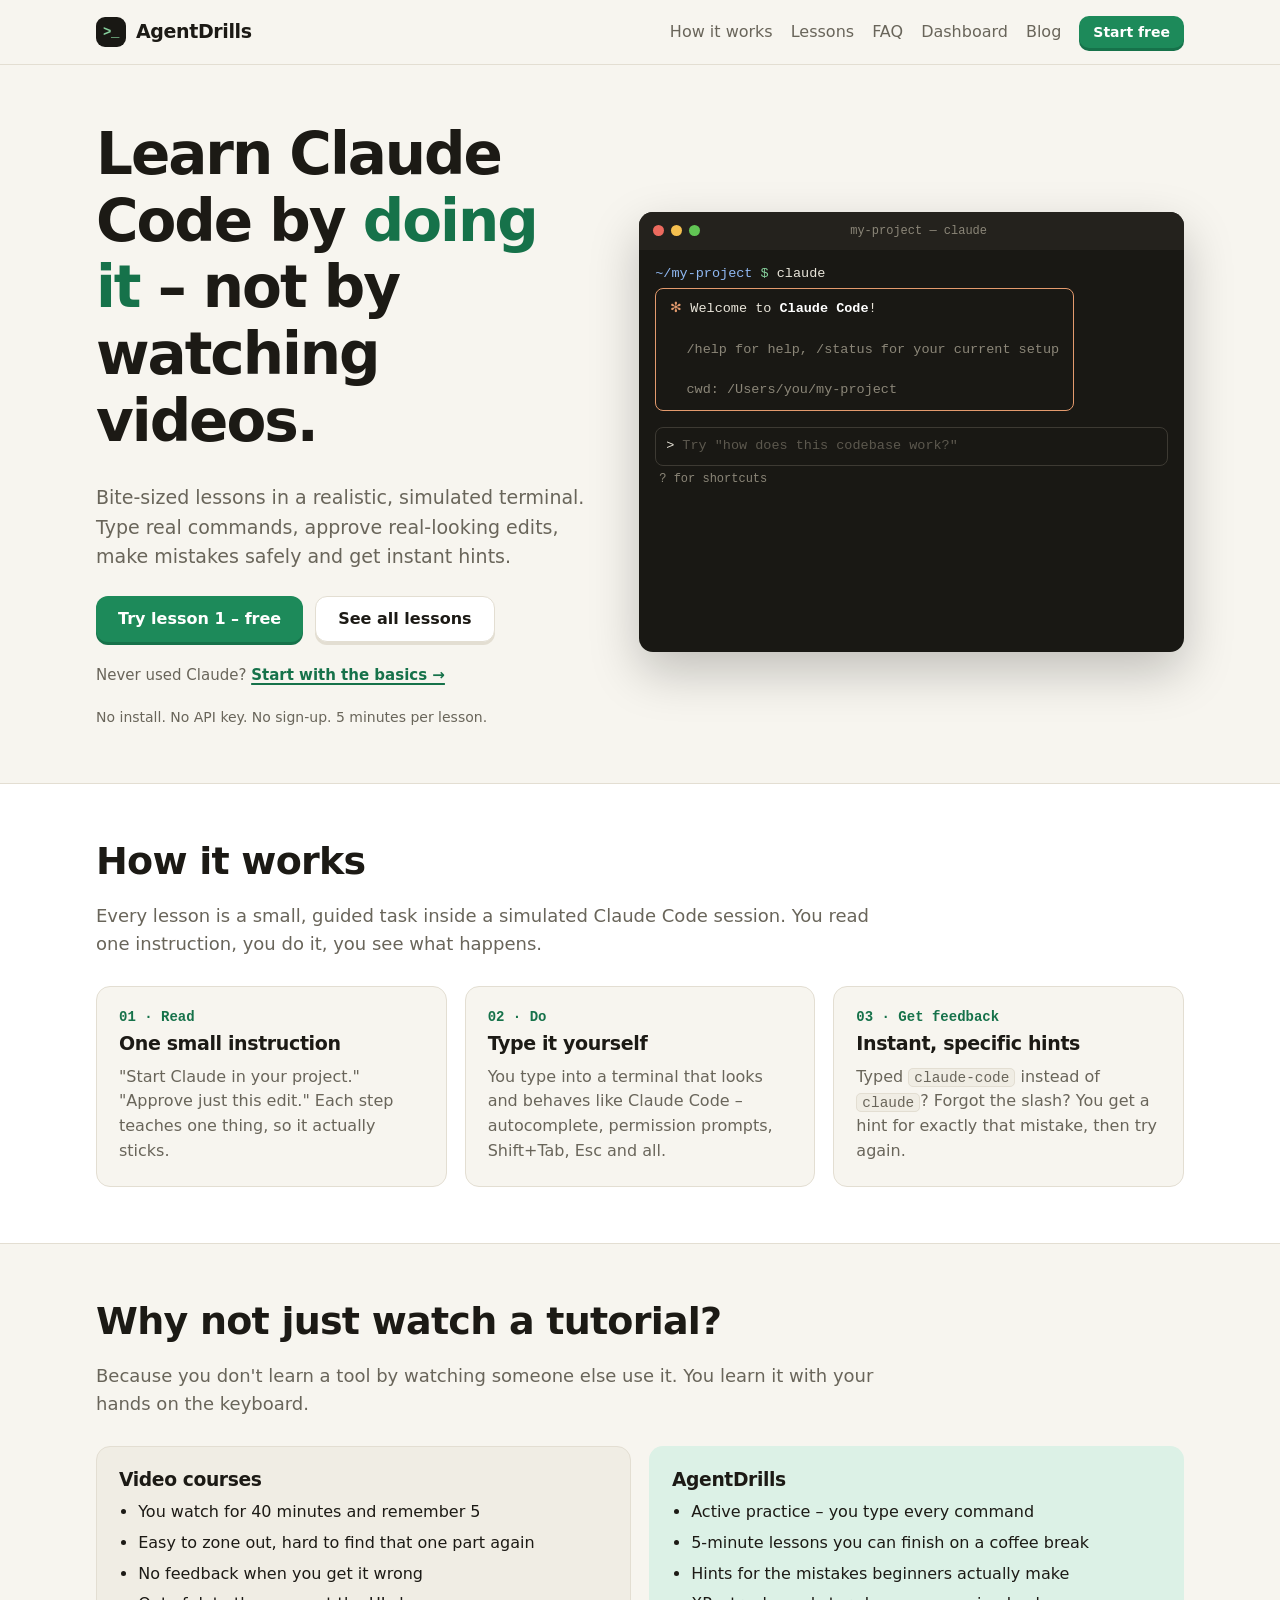
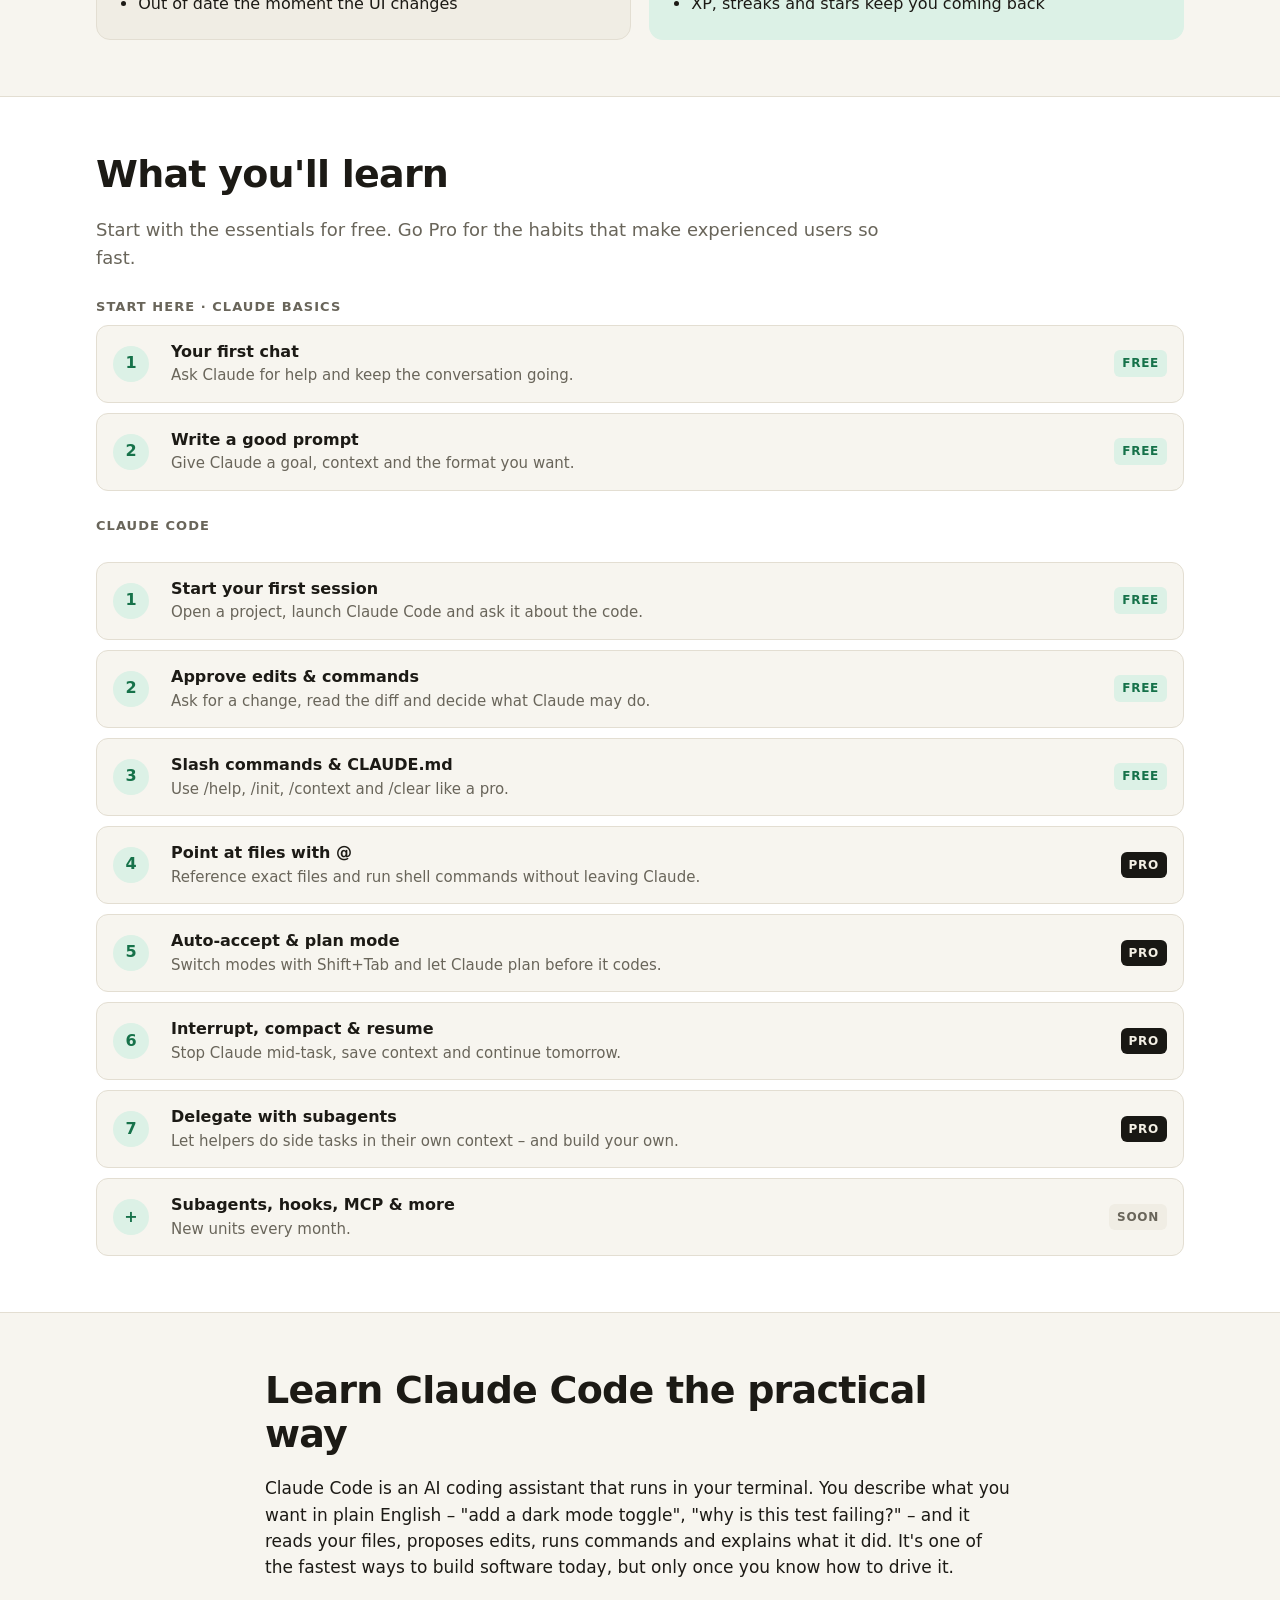
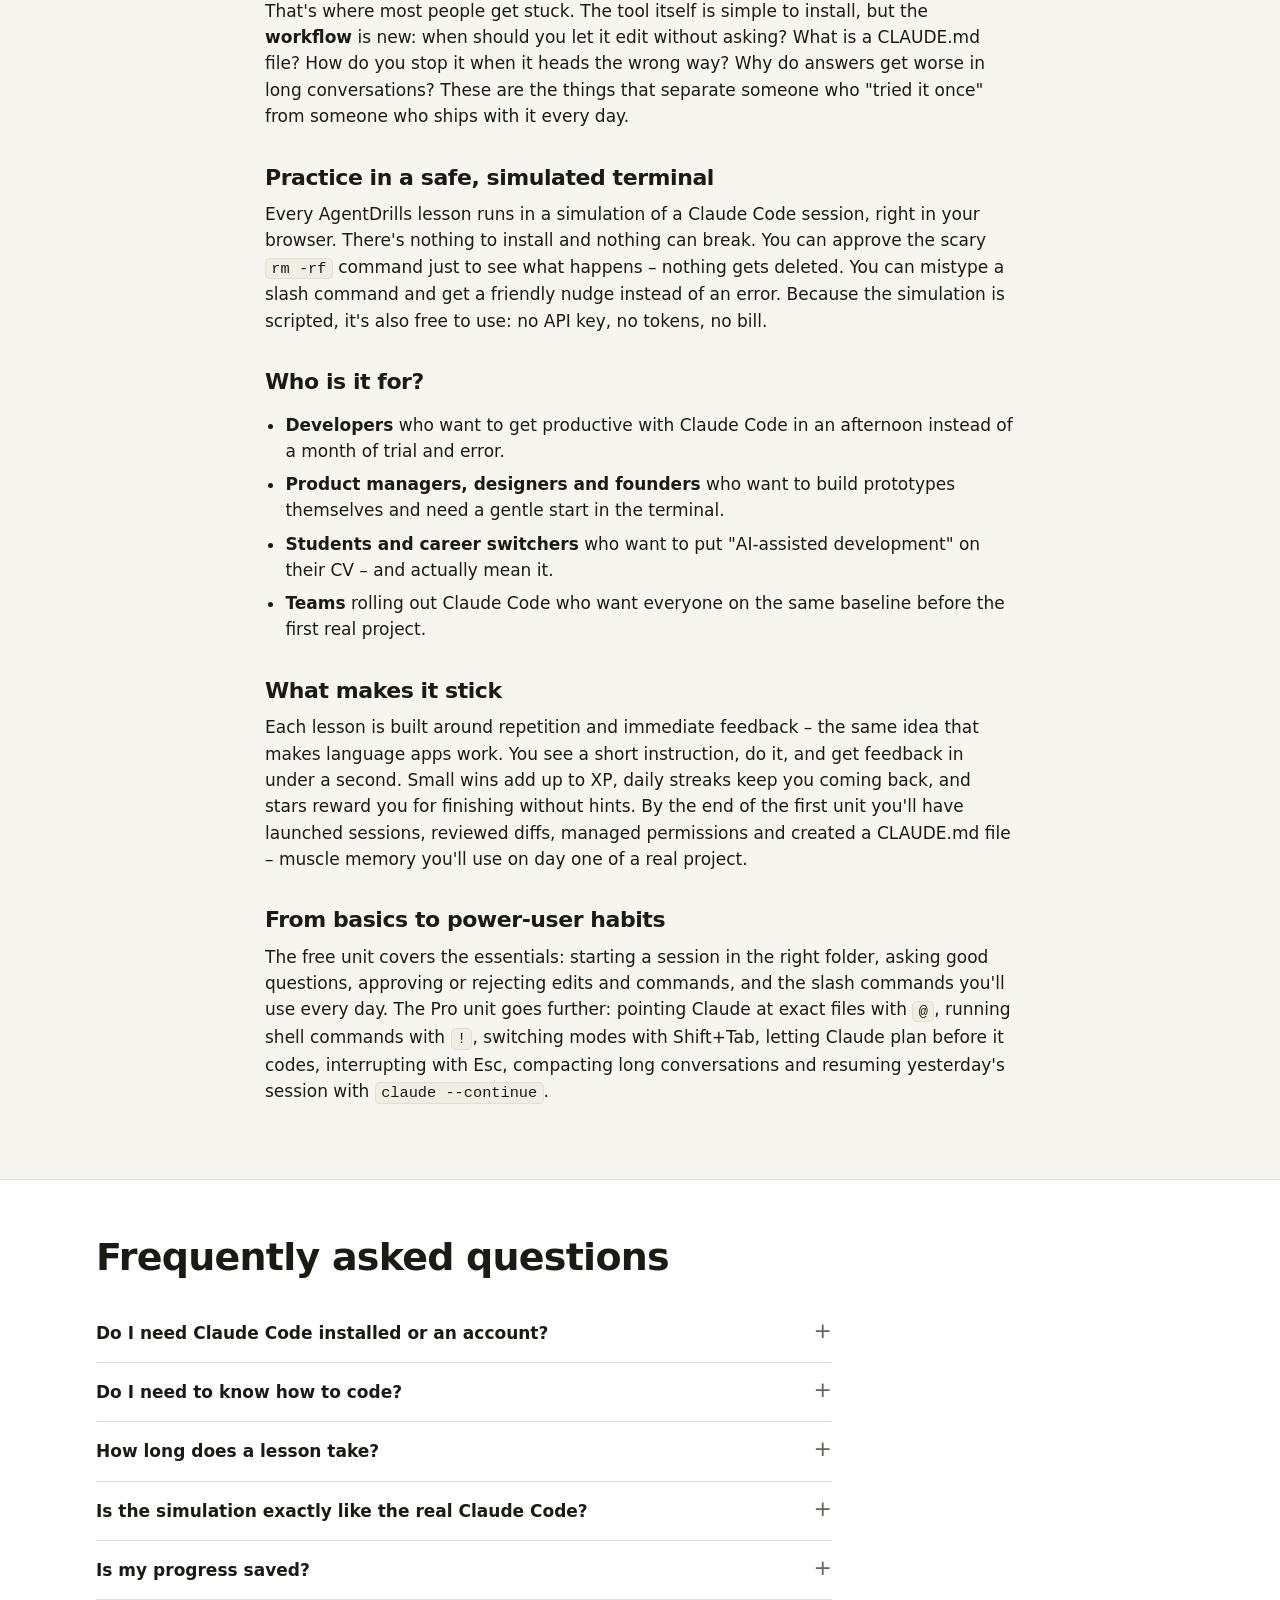
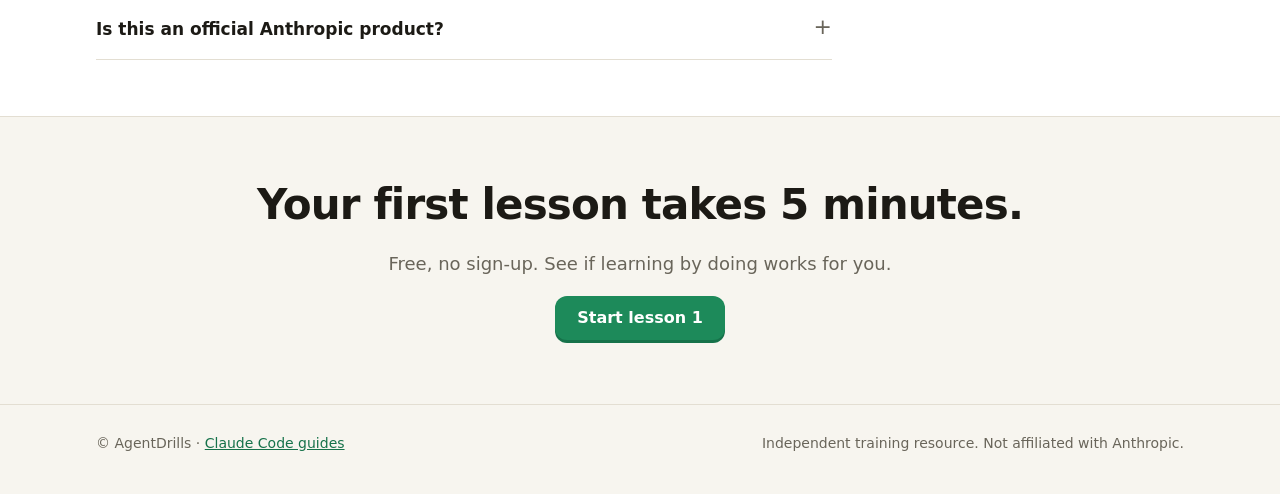
==== commit 0230febe: "Publish subagents article, link it from lesson 7, reduce lesson layout shift - Blog: "What are subag" ====
--- a/index.html
+++ b/index.html
@@ -15,6 +15,7 @@
         <a href="#how">How it works</a>
         <a href="#curriculum">Lessons</a>
         <a href="#faq">FAQ</a>
+        <a href="learn.html">Dashboard</a>
         <a href="blog/index.html">Blog</a>
         <a class="btn small" href="learn.html">Start free</a>
       </div>
--- a/css/styles.css
+++ b/css/styles.css
@@ -149,6 +149,11 @@
   font-weight: 700; font-size: 14px; white-space: nowrap;
 }
 .pill .ico { font-size: 15px; }
+/* Small phones: tighten the nav pills so logo + 3 pills fit in 375 px */
+@media (max-width: 400px) {
+  .stat-pills { gap: 6px; }
+  .stat-pills .pill { padding: 6px 9px; }
+}
 
 /* ==========================================================================
    Terminal
@@ -287,6 +292,11 @@
   display: grid; grid-template-columns: minmax(300px, 400px) 1fr; gap: 24px;
   padding-bottom: 24px; align-items: start;
 }
+/* Keep the lesson hidden until the first step is drawn, so nothing jumps while it loads.
+   Safety net: it shows after 1.5 s anyway (a 0 s animation, kept even with reduced motion). */
+.lesson { visibility: hidden; animation: lesson-reveal 0s 1.5s forwards !important; }
+.lesson-ready .lesson { visibility: visible; }
+@keyframes lesson-reveal { to { visibility: visible; } }
 .panel {
   background: var(--surface); border: 1px solid var(--border);
   border-radius: var(--radius); padding: 24px; box-shadow: var(--shadow);
@@ -323,7 +333,7 @@
 .choice code { font-size: .88em; }
 
 .stage { min-width: 0; display: flex; flex-direction: column; gap: 10px; }
-.stage .term { height: min(640px, calc(100vh - 140px)); min-height: 420px; }
+.stage .term, .stage #term:empty { height: min(640px, calc(100vh - 140px)); min-height: 420px; }
 .keybar { display: flex; gap: 8px; justify-content: flex-end; flex-wrap: wrap; }
 .kbtn {
   font: 600 13px var(--mono); color: var(--text);
@@ -345,7 +355,7 @@
   .panel { position: static; padding: 18px; }
   .panel h1 { font-size: 20px; }
   .step-text { font-size: 16px; }
-  .stage .term { height: 62vh; min-height: 360px; }
+  .stage .term, .stage #term:empty { height: 62vh; min-height: 360px; }
   .term { font-size: 12.5px; }
   .t-diff { margin-left: 0; }
   .keybar { justify-content: stretch; }
@@ -372,7 +382,7 @@
 /* ==========================================================================
    Dashboard
    ========================================================================== */
-.dash { display: grid; grid-template-columns: 1fr 320px; gap: 32px; padding: 32px 0 64px; align-items: start; }
+.dash { display: grid; grid-template-columns: 1fr 320px; gap: 32px; padding-top: 32px; padding-bottom: 64px; align-items: start; }
 .unit-head {
   background: var(--accent); color: var(--accent-ink); border-radius: var(--radius);
   padding: 18px 22px; margin-bottom: 28px; box-shadow: 0 4px 0 var(--accent-strong);
@@ -428,11 +438,11 @@
 .hero .lede { font-size: 19px; color: var(--muted); max-width: 34em; }
 .hero-cta { display: flex; gap: 12px; flex-wrap: wrap; margin-top: 24px; }
 .hero-note { font-size: 14px; color: var(--muted); margin-top: 14px; }
-.hero .term { height: 440px; }
+.hero .term, .hero #demo:empty { height: 440px; }
 @media (max-width: 900px) {
   .hero { padding-top: 32px; }
   .hero .wrap { grid-template-columns: 1fr; gap: 28px; }
-  .hero .term { height: 380px; }
+  .hero .term, .hero #demo:empty { height: 380px; }
 }
 
 .section { padding: 56px 0; }
@@ -733,3 +743,132 @@
 /* Basics hints use **bold** mid-sentence; keep only the title on its own line */
 .track-basics .coach b { display: inline; }
 .track-basics .coach b:first-child { display: block; }
+
+/* ==========================================================================
+   Dashboard "Kontrolpanel" (learn.html) – DESIGN.md, approved 23 Nov 2026
+   ========================================================================== */
+.sr-only { position: absolute; width: 1px; height: 1px; padding: 0; margin: -1px; overflow: hidden; clip: rect(0 0 0 0); white-space: nowrap; border: 0; }
+:root { --ease: cubic-bezier(.2, 0, 0, 1); }
+
+/* Top bar */
+.nav-app { background: var(--surface); }
+.nav-app .wrap { display: block; height: auto; }
+.nav-row { display: flex; align-items: center; justify-content: space-between; gap: 12px; min-height: 60px; }
+.nav-app .brand { font-size: 17px; }
+.nav-right { display: flex; align-items: center; gap: 8px; }
+.dpill { display: inline-flex; align-items: center; gap: 5px; min-height: 36px; padding: 0 10px; border: 1px solid var(--border); border-radius: 999px; background: var(--bg); font: 700 13px var(--mono); white-space: nowrap; }
+.dpill svg { width: 15px; height: 15px; color: var(--accent); }
+.nav-pro { display: none; align-items: center; min-height: 40px; padding: 0 14px; border: 1.5px solid var(--accent); border-radius: 10px; background: none; color: var(--accent-strong); font: 700 14px var(--font); cursor: pointer; }
+.nav-pro:hover { background: var(--accent-soft); }
+.app-links { display: flex; gap: 4px; margin: 0 -12px; }
+.app-links a { display: flex; align-items: center; min-height: 44px; padding: 0 12px; font-size: 14px; font-weight: 600; color: var(--muted); text-decoration: none; }
+.app-links a:hover { color: var(--text); }
+.app-links a[aria-current] { color: var(--text); box-shadow: inset 0 -3px 0 var(--accent); }
+
+/* Page */
+.kp { padding-top: 22px; padding-bottom: 56px; }
+.kp-title { font-size: 26px; line-height: 1.15; letter-spacing: -.02em; margin: 0 0 18px; }
+.kbox { background: var(--surface); border: 1px solid var(--border); border-left: 4px solid var(--accent); border-radius: 12px; box-shadow: 0 3px 0 var(--border); padding: 16px 18px; }
+.klabel { font: 700 12px var(--mono); letter-spacing: .1em; text-transform: uppercase; color: var(--accent-strong); margin: 0 0 10px; }
+
+/* Total */
+.total-row { display: grid; grid-template-columns: auto 1fr; gap: 14px; align-items: center; }
+.total-n { font: 800 22px var(--mono); white-space: nowrap; }
+.kstripe { display: flex; gap: 3px; }
+.kstripe i, .klegend i { border-radius: 3px; background: var(--surface-2); border: 1px solid var(--border); }
+.kstripe i { flex: 1; height: 14px; transform-origin: bottom; }
+.kstripe i.done, .klegend i.done { background: var(--accent); border-color: var(--accent); }
+.kstripe i.now, .klegend i.now { background: var(--term-bg); border-color: var(--term-bg); }
+.kstripe i.pro { background: repeating-linear-gradient(45deg, var(--surface-2) 0 3px, var(--surface) 3px 6px); }
+.klegend i.pro { background: repeating-linear-gradient(45deg, var(--surface-2) 0 2px, var(--surface) 2px 4px); }
+.kstripe i.soon, .klegend i.soon { background: none; border-style: dashed; }
+.klegend { display: flex; flex-wrap: wrap; gap: 6px 16px; margin-top: 12px; font-size: 13px; color: var(--muted); }
+.klegend span { display: flex; align-items: center; gap: 6px; }
+.klegend i { width: 10px; height: 10px; border-radius: 2px; }
+
+/* Three boxes */
+.kp-three, .kp-two { display: grid; gap: 14px; margin-top: 14px; }
+.kterm { position: relative; background: var(--term-bg); color: var(--term-text); border-radius: 10px; padding: 12px 14px; font: 13px/1.6 var(--mono); }
+.kterm .d { color: var(--term-dim); }
+.kterm strong { display: block; font: 800 18px/1.25 var(--font); margin: 6px 0 2px; }
+.kcursor { display: inline-block; width: 8px; height: 14px; background: var(--term-text); vertical-align: -2px; animation: kblink 1.1s steps(1) infinite; }
+@keyframes kblink { 50% { opacity: 0; } }
+.kstamp { position: absolute; top: -11px; right: 10px; font: 700 10.5px var(--mono); letter-spacing: .1em; color: var(--accent-strong); background: var(--surface); border: 1.5px solid var(--accent); border-radius: 5px; padding: 4px 7px; transform: rotate(-4deg); }
+.kbtn { display: flex; width: 100%; min-height: 48px; margin-top: 14px; font-size: 16px; transition: transform .12s var(--ease), box-shadow .12s var(--ease); }
+.kv { list-style: none; padding: 0; margin: 0; }
+.kv li { display: flex; justify-content: space-between; align-items: baseline; gap: 10px; padding: 7px 0; border-bottom: 1px solid var(--border); font-size: 14.5px; }
+.kv li b { font: 800 15px var(--mono); white-space: nowrap; }
+.kv li.mine { border-bottom: 0; border-top: 2px solid var(--border); margin-top: 4px; font-weight: 700; }
+.kv li.mine b { color: var(--accent-strong); font-size: 17px; }
+.khint { font-size: 13.5px; color: var(--muted); margin: 8px 0 0; }
+.kgrid { display: grid; grid-template-columns: repeat(7, 1fr); gap: 4px; max-width: 220px; margin: 4px 0 6px; }
+.kgrid i { aspect-ratio: 1; border-radius: 3px; background: var(--surface-2); border: 1px solid var(--border); }
+.kgrid i.on { background: var(--accent); border-color: var(--accent); }
+.kgrid i.today { outline: 2px solid var(--text); outline-offset: 1px; }
+
+/* Projects + Pro */
+.kproj { display: grid; gap: 12px; }
+.kproj-row { display: grid; grid-template-columns: 1fr auto; gap: 2px 10px; align-items: center; }
+.kproj-row strong { font-size: 14.5px; }
+.kproj-row span { font: 700 12px var(--mono); color: var(--muted); }
+.kmeter { grid-column: 1 / -1; height: 6px; border-radius: 99px; background: var(--surface-2); overflow: hidden; margin-top: 4px; }
+.kmeter b { display: block; height: 100%; background: var(--accent); }
+.kpro { background: var(--accent-soft); border-color: var(--accent-soft); border-left-color: var(--accent); }
+.kpro p { font-size: 14.5px; margin: 0; }
+.kpro .kbtn { display: inline-flex; width: auto; }
+
+/* Lesson list */
+.klessons-head { display: flex; flex-wrap: wrap; gap: 10px; align-items: center; justify-content: space-between; margin: 32px 0 12px; scroll-margin-top: 120px; }
+.klessons-head h2 { font-size: 20px; margin: 0; }
+.ktabs { display: flex; gap: 6px; overflow-x: auto; scrollbar-width: none; max-width: 100%; }
+.ktabs::-webkit-scrollbar { display: none; }
+.ktab { min-height: 40px; padding: 0 14px; border-radius: 999px; border: 1px solid var(--border); background: var(--surface); font: 700 13.5px var(--font); color: var(--muted); cursor: pointer; white-space: nowrap; }
+.ktab[aria-pressed="true"] { background: var(--text); color: var(--bg); border-color: var(--text); }
+.kcols { display: grid; gap: 14px; align-items: start; }
+.klist { background: var(--surface); border: 1px solid var(--border); border-radius: 12px; overflow: hidden; }
+.kgroup { display: flex; justify-content: space-between; gap: 10px; padding: 12px 14px 8px; background: var(--surface-2); font: 700 11px var(--mono); letter-spacing: .1em; text-transform: uppercase; color: var(--muted); }
+.krow { display: grid; grid-template-columns: 34px 1fr auto; gap: 12px; align-items: center; width: 100%; min-height: 58px; padding: 8px 14px; border: 0; border-top: 1px solid var(--border); background: none; color: var(--text); font: inherit; text-align: left; text-decoration: none; cursor: pointer; }
+.krow:hover { background: var(--bg); }
+.krow.soon { cursor: default; }
+.krow.soon:hover { background: none; }
+.knum { width: 34px; height: 34px; border-radius: 9px; display: grid; place-items: center; font: 700 13px var(--mono); background: var(--surface-2); color: var(--muted); border: 1px solid var(--border); }
+.knum svg { width: 16px; height: 16px; }
+.krow.done .knum { background: var(--accent); color: var(--accent-ink); border-color: var(--accent); }
+.krow.next .knum { background: var(--term-bg); color: var(--term-text); border-color: var(--term-bg); }
+.krow .t { display: block; font-weight: 650; font-size: 14.5px; }
+.krow .m { display: block; font-size: 12.5px; color: var(--muted); }
+.krow.locked .t, .krow.soon .t { color: var(--muted); }
+.ktag { font: 700 10.5px var(--mono); letter-spacing: .08em; padding: 4px 7px; border-radius: 5px; border: 1.5px solid var(--border); color: var(--muted); }
+.ktag.p { border-color: var(--accent); color: var(--accent-strong); }
+.kempty { padding: 16px 14px; border-top: 1px solid var(--border); color: var(--muted); font-size: 14px; }
+.kfoot { font-size: 12.5px; color: var(--muted); margin: 14px 0 0; }
+.kfoot .linkbtn { font-size: 12.5px; }
+.pw-lock { color: var(--accent-strong); }
+
+@media (min-width: 860px) {
+  .nav-app .wrap { display: flex; align-items: center; gap: 24px; min-height: 60px; }
+  .nav-row { display: contents; }
+  .nav-app .brand { order: 1; }
+  .app-links { order: 2; margin: 0; }
+  .nav-right { order: 3; margin-left: auto; }
+  .nav-pro { display: inline-flex; }
+  .app-links a { font-size: 15px; }
+  .kp { padding-top: 40px; }
+  .kp-title { font-size: 40px; text-align: center; margin-bottom: 30px; }
+  .kbox { padding: 22px 26px; }
+  .klabel { font-size: 13px; }
+  .total-n { font-size: 26px; }
+  .kstripe i { height: 16px; }
+  .kp-three { grid-template-columns: repeat(3, 1fr); gap: 20px; margin-top: 20px; }
+  .kp-three .kbox { display: flex; flex-direction: column; }
+  .kp-three .kbtn { margin-top: auto; }
+  .kp-three .kterm { margin-bottom: 14px; }
+  .kp-two { grid-template-columns: 2fr 1fr; gap: 20px; margin-top: 20px; }
+  .kp-two.no-pro { grid-template-columns: 1fr; }
+  .kcols { grid-template-columns: 1fr 1fr; gap: 20px; }
+}
+@media (prefers-reduced-motion: reduce) {
+  .kcursor { animation: none; }
+  .kbtn { transition: none; }
+}
+.nav-pro[hidden], .kpro[hidden] { display: none; }
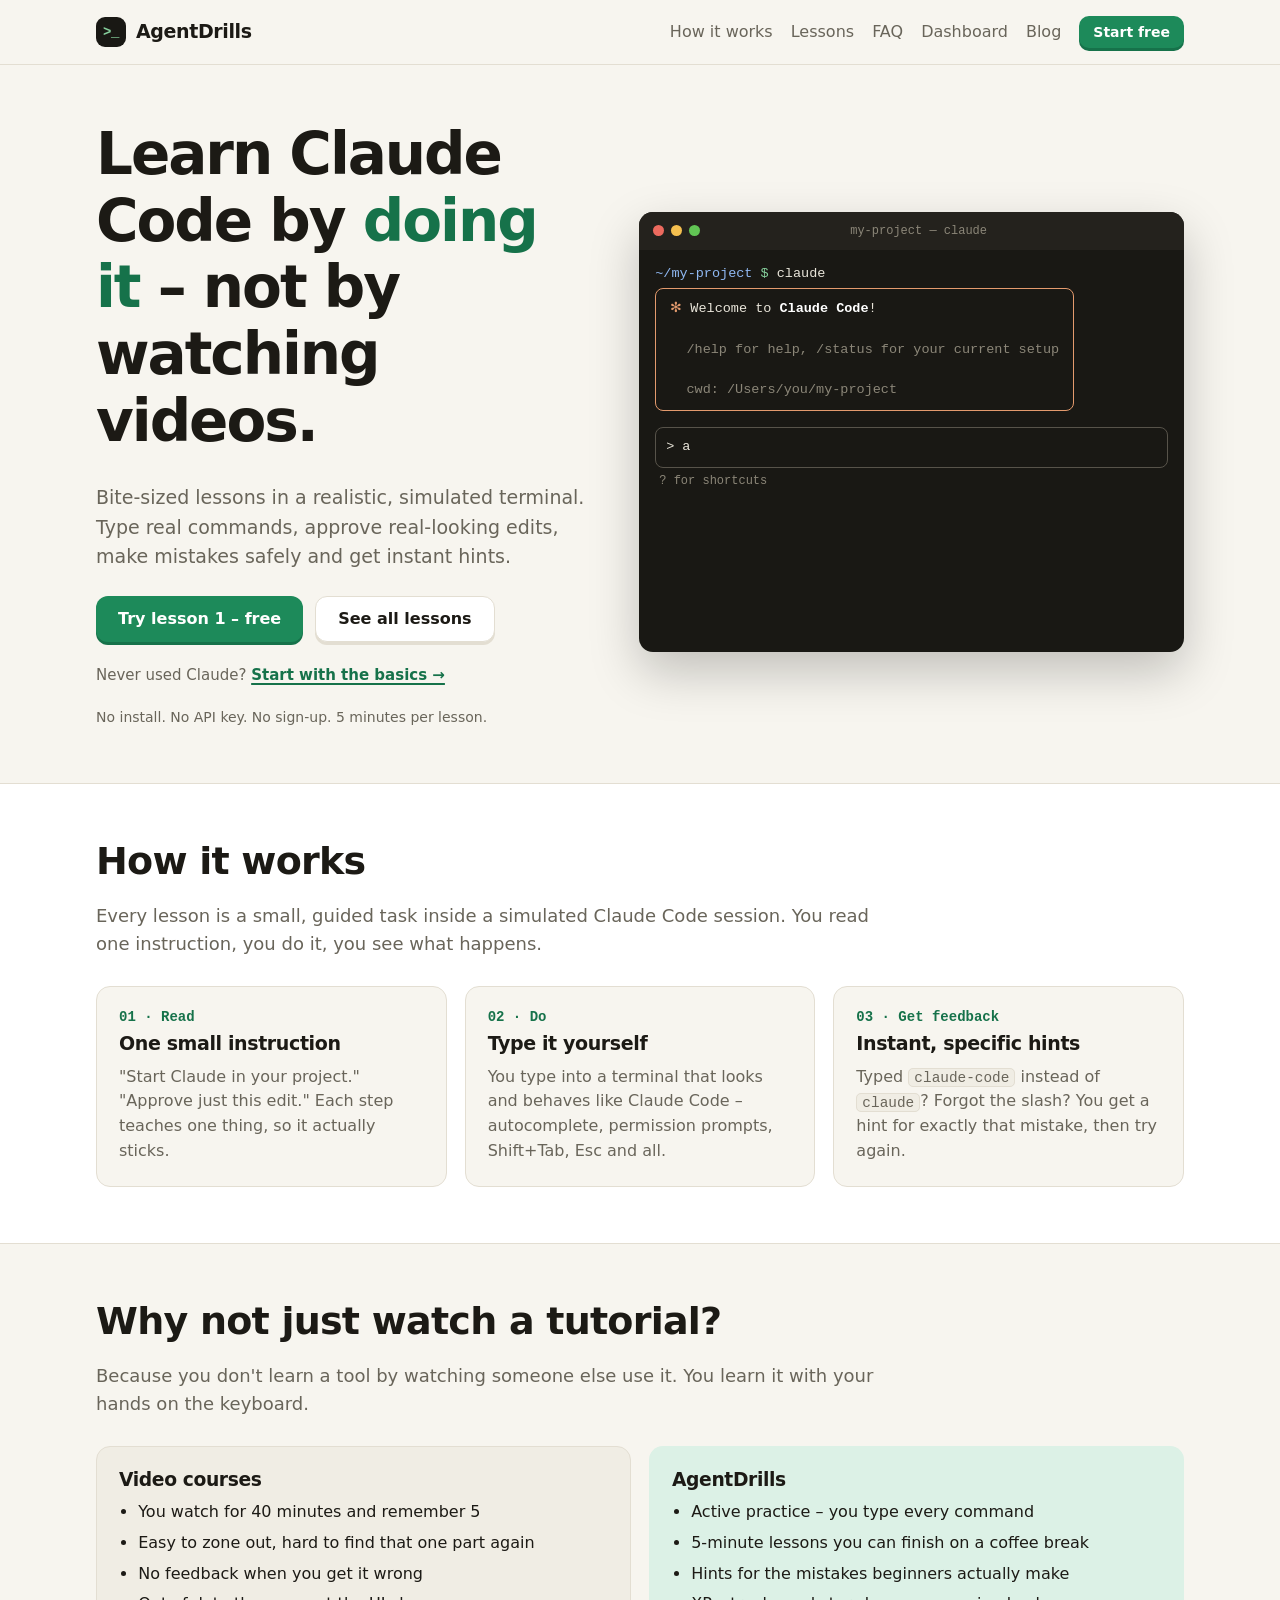
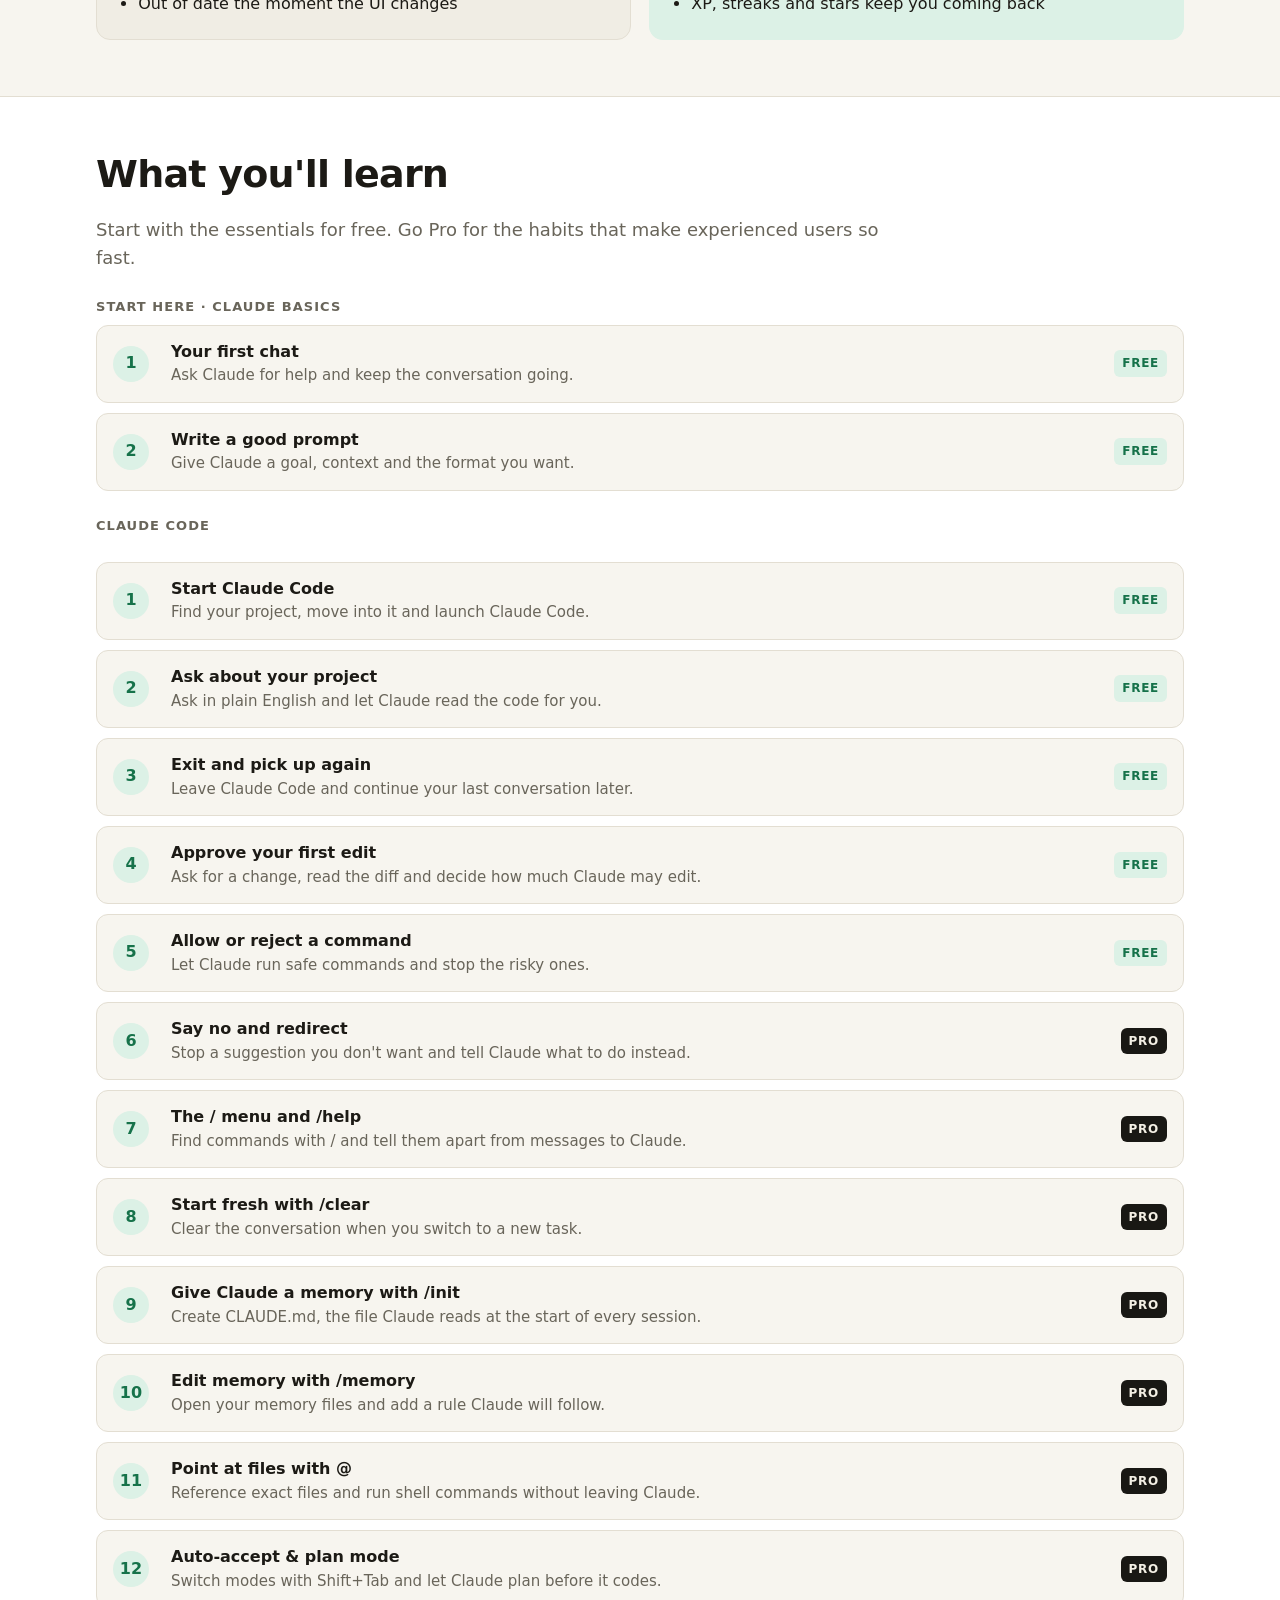
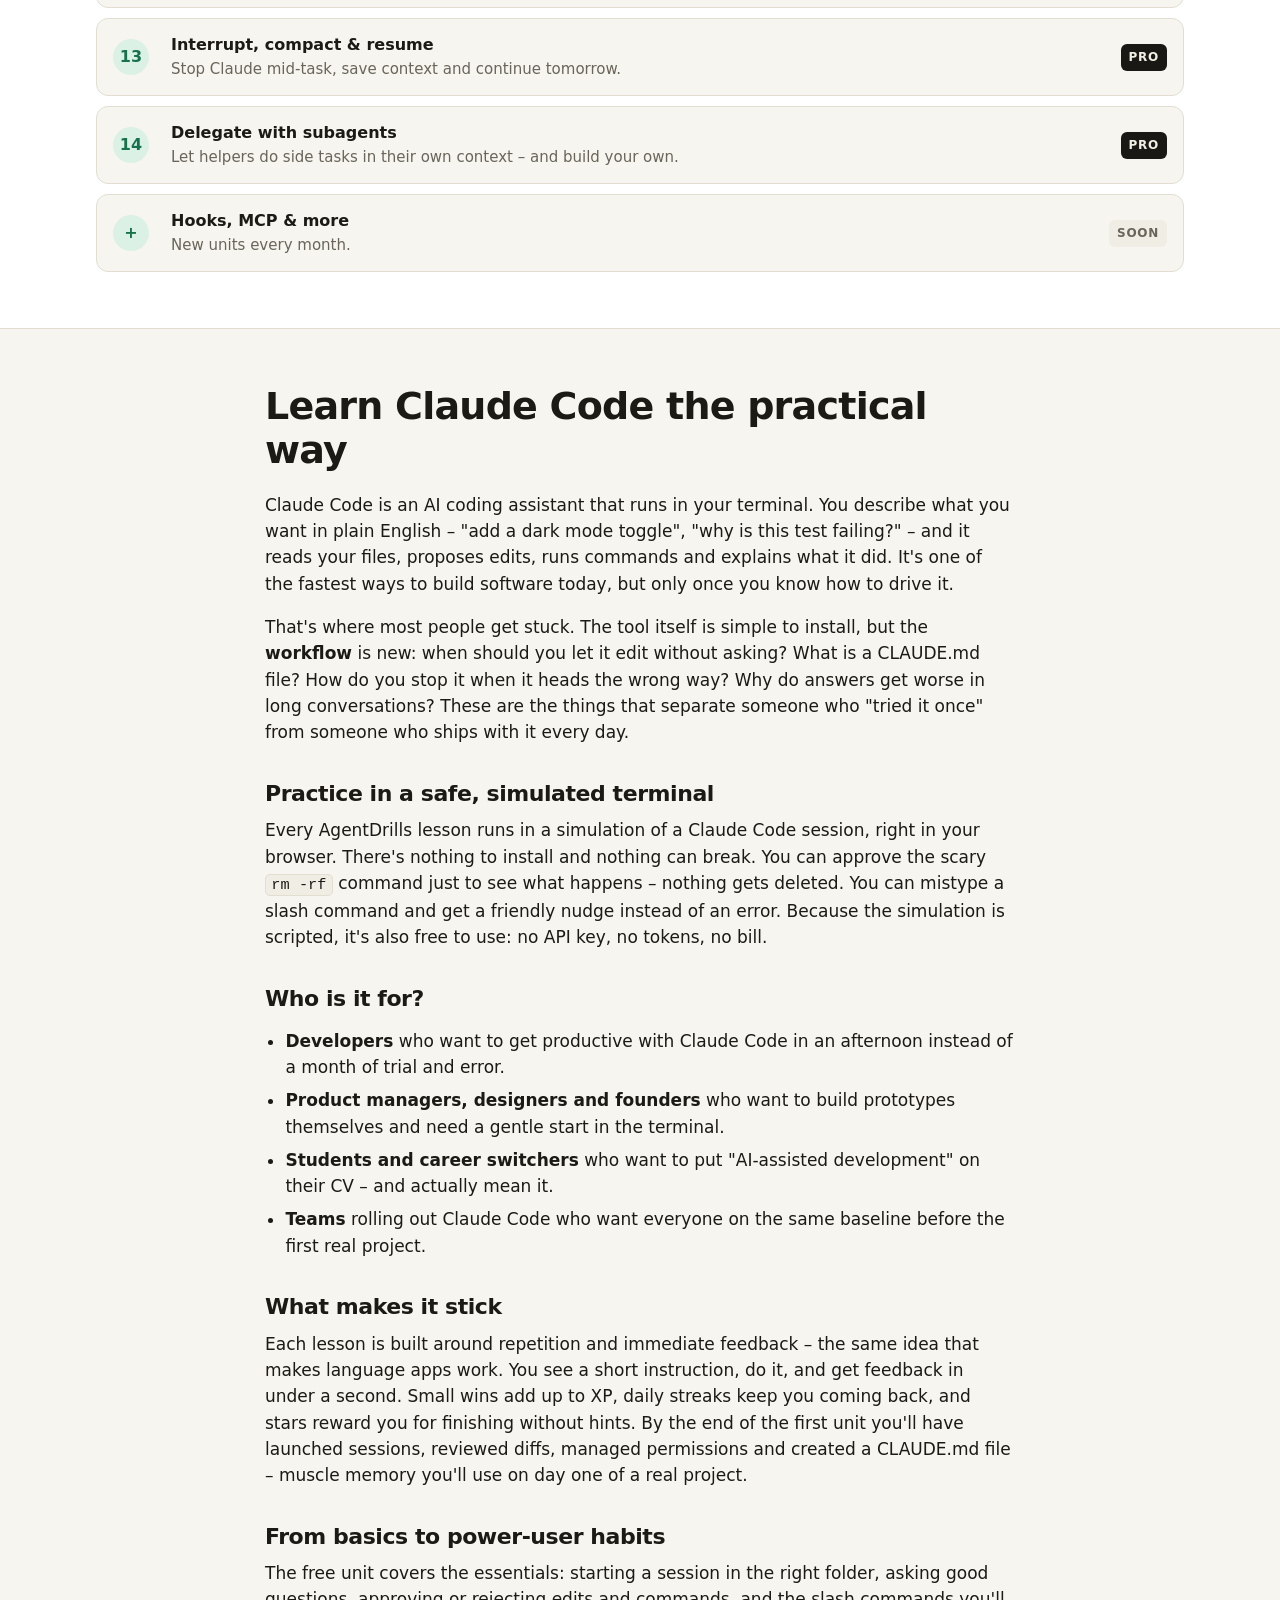
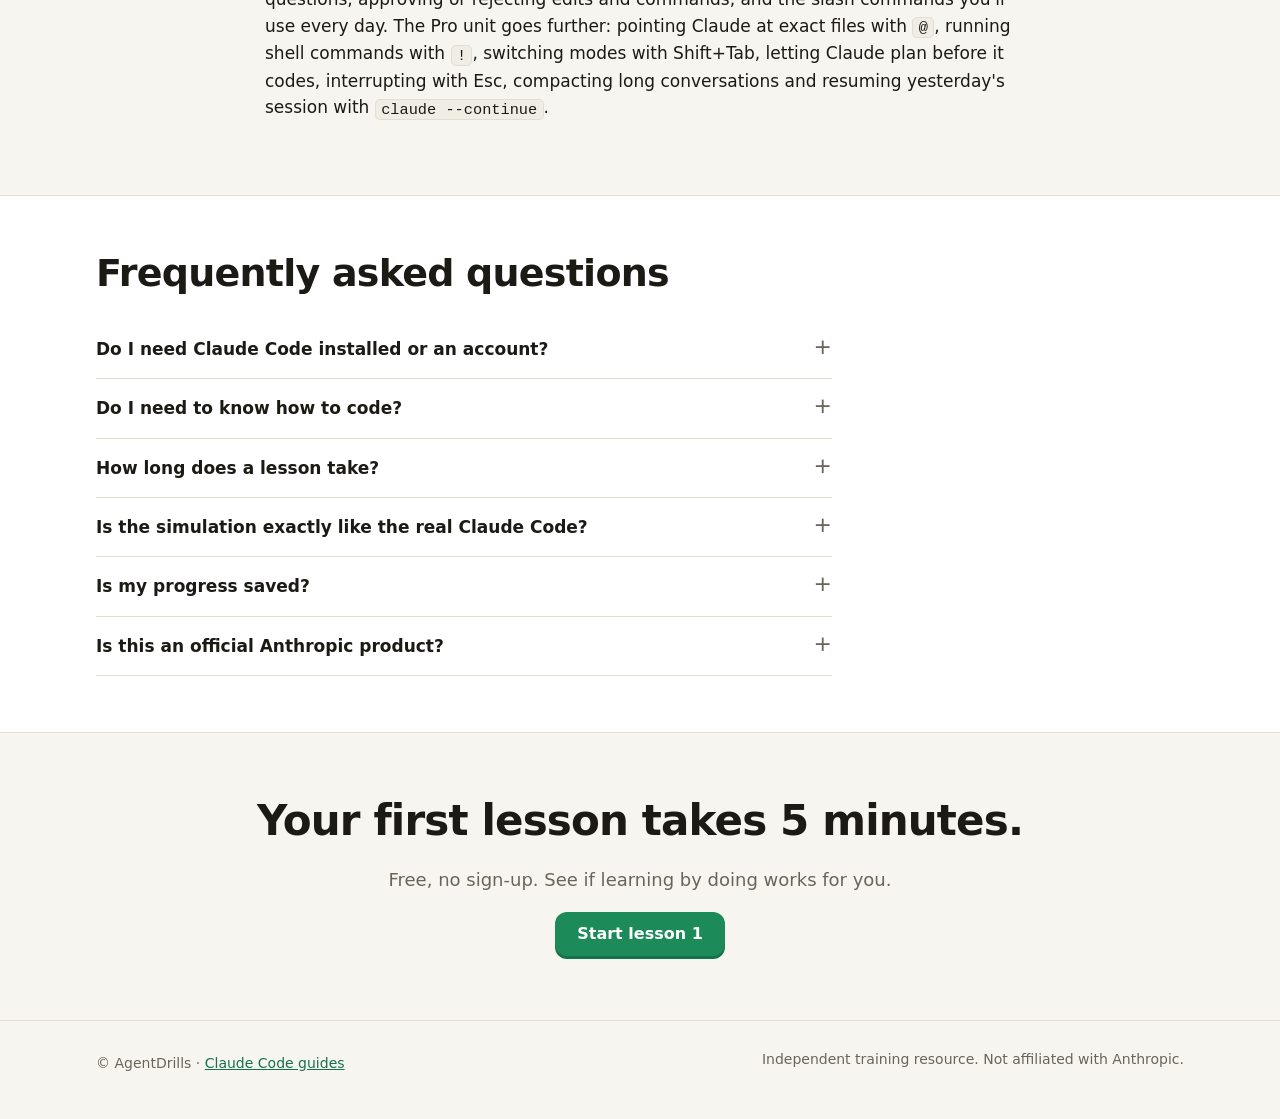
==== commit bd587359: "Replace old lessons 1-3 with new Beginner lessons 1-10 - Add lessons 1-5 (free): start Claude Code, " ====
--- a/index.html
+++ b/index.html
@@ -2,6 +2,7 @@
 <html lang="en">
 <head>
   <meta charset="utf-8">
+  <link rel="icon" href="data:,">
   <meta name="viewport" content="width=device-width, initial-scale=1">
   <title>AgentDrills – Learn Claude Code with hands-on exercises</title>
   <meta name="description" content="Learn Claude Code by doing, not watching. Interactive terminal simulations teach you prompts, permissions, slash commands, plan mode and more in 5-minute lessons.">
@@ -176,9 +177,16 @@
 
   <script src="js/terminal.js"></script>
   <script src="js/lessons/index.js"></script>
-  <script src="js/lessons/01-start-session.js"></script>
-  <script src="js/lessons/02-edits-permissions.js"></script>
-  <script src="js/lessons/03-slash-commands.js"></script>
+  <script src="js/lessons/01-start-claude.js"></script>
+  <script src="js/lessons/02-ask-questions.js"></script>
+  <script src="js/lessons/03-exit-continue.js"></script>
+  <script src="js/lessons/04-first-edit.js"></script>
+  <script src="js/lessons/05-allow-commands.js"></script>
+  <script src="js/lessons/06-redirect.js"></script>
+  <script src="js/lessons/07-slash-menu.js"></script>
+  <script src="js/lessons/08-clear.js"></script>
+  <script src="js/lessons/09-init.js"></script>
+  <script src="js/lessons/10-memory.js"></script>
   <script src="js/lessons/04-mention-files.js"></script>
   <script src="js/lessons/05-modes.js"></script>
   <script src="js/lessons/06-context-sessions.js"></script>
@@ -201,7 +209,7 @@
         nb.querySelector('a').href = `lesson.html?id=${basics[0].id}`;
         nb.hidden = false;
       }
-      items.push(`<li><span class="n">+</span><div><div class="t">Subagents, hooks, MCP & more</div><div class="d">New units every month.</div></div><span class="tag soon">Soon</span></li>`);
+      items.push(`<li><span class="n">+</span><div><div class="t">Hooks, MCP & more</div><div class="d">New units every month.</div></div><span class="tag soon">Soon</span></li>`);
       list.innerHTML = items.join('');
 
       // Looping hero demo
--- a/css/styles.css
+++ b/css/styles.css
@@ -233,7 +233,7 @@
   flex: 1; min-width: 0;
   background: transparent; border: 0; outline: none;
   color: var(--term-text); caret-color: var(--term-accent);
-  font: inherit; padding: 2px 0;
+  font: inherit; padding: 3px 0;
 }
 .term-input::placeholder { color: var(--term-faint); }
 .term-input[readonly] { caret-color: transparent; }
@@ -283,7 +283,7 @@
    Lesson player
    ========================================================================== */
 .lesson-top { display: flex; align-items: center; gap: 14px; height: 64px; }
-.lesson-top .back { color: var(--muted); text-decoration: none; font-weight: 600; white-space: nowrap; }
+.lesson-top .back { display: inline-flex; align-items: center; justify-content: center; gap: 4px; min-width: 44px; min-height: 44px; color: var(--muted); text-decoration: none; font-weight: 600; white-space: nowrap; }
 .lesson-top .back:hover { color: var(--text); }
 .bar { flex: 1; height: 14px; background: var(--surface-2); border-radius: 999px; overflow: hidden; border: 1px solid var(--border); }
 .bar > span { display: block; height: 100%; width: 0; background: var(--accent); border-radius: 999px; transition: width .5s cubic-bezier(.2,.8,.2,1); }
@@ -494,6 +494,7 @@
 
 .footer { border-top: 1px solid var(--border); padding: 28px 0 40px; color: var(--muted); font-size: 14px; }
 .footer .wrap { display: flex; justify-content: space-between; gap: 16px; flex-wrap: wrap; }
+.footer a { display: inline-block; padding: 4px 0; min-height: 24px; }
 
 @media (prefers-reduced-motion: reduce) {
   *, *::before, *::after { animation: none !important; transition: none !important; scroll-behavior: auto !important; }
@@ -521,7 +522,7 @@
 
 .article { max-width: 720px; margin: 0 auto; padding: 40px 16px 24px; }
 .article .crumbs { font-size: 14px; margin-bottom: 18px; }
-.article .crumbs a { color: var(--muted); text-decoration: none; }
+.article .crumbs a { display: inline-block; padding: 4px 0; min-height: 24px; color: var(--muted); text-decoration: none; }
 .article .crumbs a:hover { color: var(--text); }
 .article h1 { font-size: clamp(32px, 4.4vw, 46px); letter-spacing: -.03em; margin-bottom: 14px; }
 .article .dek { font-size: 20px; color: var(--muted); margin-bottom: 14px; }
@@ -794,7 +795,7 @@
 .kcursor { display: inline-block; width: 8px; height: 14px; background: var(--term-text); vertical-align: -2px; animation: kblink 1.1s steps(1) infinite; }
 @keyframes kblink { 50% { opacity: 0; } }
 .kstamp { position: absolute; top: -11px; right: 10px; font: 700 10.5px var(--mono); letter-spacing: .1em; color: var(--accent-strong); background: var(--surface); border: 1.5px solid var(--accent); border-radius: 5px; padding: 4px 7px; transform: rotate(-4deg); }
-.kbtn { display: flex; width: 100%; min-height: 48px; margin-top: 14px; font-size: 16px; transition: transform .12s var(--ease), box-shadow .12s var(--ease); }
+.kp-btn { display: flex; width: 100%; min-height: 48px; margin-top: 14px; font-size: 16px; transition: transform .12s var(--ease), box-shadow .12s var(--ease); }
 .kv { list-style: none; padding: 0; margin: 0; }
 .kv li { display: flex; justify-content: space-between; align-items: baseline; gap: 10px; padding: 7px 0; border-bottom: 1px solid var(--border); font-size: 14.5px; }
 .kv li b { font: 800 15px var(--mono); white-space: nowrap; }
@@ -815,7 +816,7 @@
 .kmeter b { display: block; height: 100%; background: var(--accent); }
 .kpro { background: var(--accent-soft); border-color: var(--accent-soft); border-left-color: var(--accent); }
 .kpro p { font-size: 14.5px; margin: 0; }
-.kpro .kbtn { display: inline-flex; width: auto; }
+.kpro .kp-btn { display: inline-flex; width: auto; }
 
 /* Lesson list */
 .klessons-head { display: flex; flex-wrap: wrap; gap: 10px; align-items: center; justify-content: space-between; margin: 32px 0 12px; scroll-margin-top: 120px; }
@@ -842,7 +843,7 @@
 .ktag.p { border-color: var(--accent); color: var(--accent-strong); }
 .kempty { padding: 16px 14px; border-top: 1px solid var(--border); color: var(--muted); font-size: 14px; }
 .kfoot { font-size: 12.5px; color: var(--muted); margin: 14px 0 0; }
-.kfoot .linkbtn { font-size: 12.5px; }
+.kfoot .linkbtn { font-size: 12.5px; display: inline-block; min-height: 24px; padding: 4px 0; vertical-align: middle; }
 .pw-lock { color: var(--accent-strong); }
 
 @media (min-width: 860px) {
@@ -861,7 +862,7 @@
   .kstripe i { height: 16px; }
   .kp-three { grid-template-columns: repeat(3, 1fr); gap: 20px; margin-top: 20px; }
   .kp-three .kbox { display: flex; flex-direction: column; }
-  .kp-three .kbtn { margin-top: auto; }
+  .kp-three .kp-btn { margin-top: auto; }
   .kp-three .kterm { margin-bottom: 14px; }
   .kp-two { grid-template-columns: 2fr 1fr; gap: 20px; margin-top: 20px; }
   .kp-two.no-pro { grid-template-columns: 1fr; }
@@ -869,6 +870,6 @@
 }
 @media (prefers-reduced-motion: reduce) {
   .kcursor { animation: none; }
-  .kbtn { transition: none; }
+  .kp-btn { transition: none; }
 }
 .nav-pro[hidden], .kpro[hidden] { display: none; }
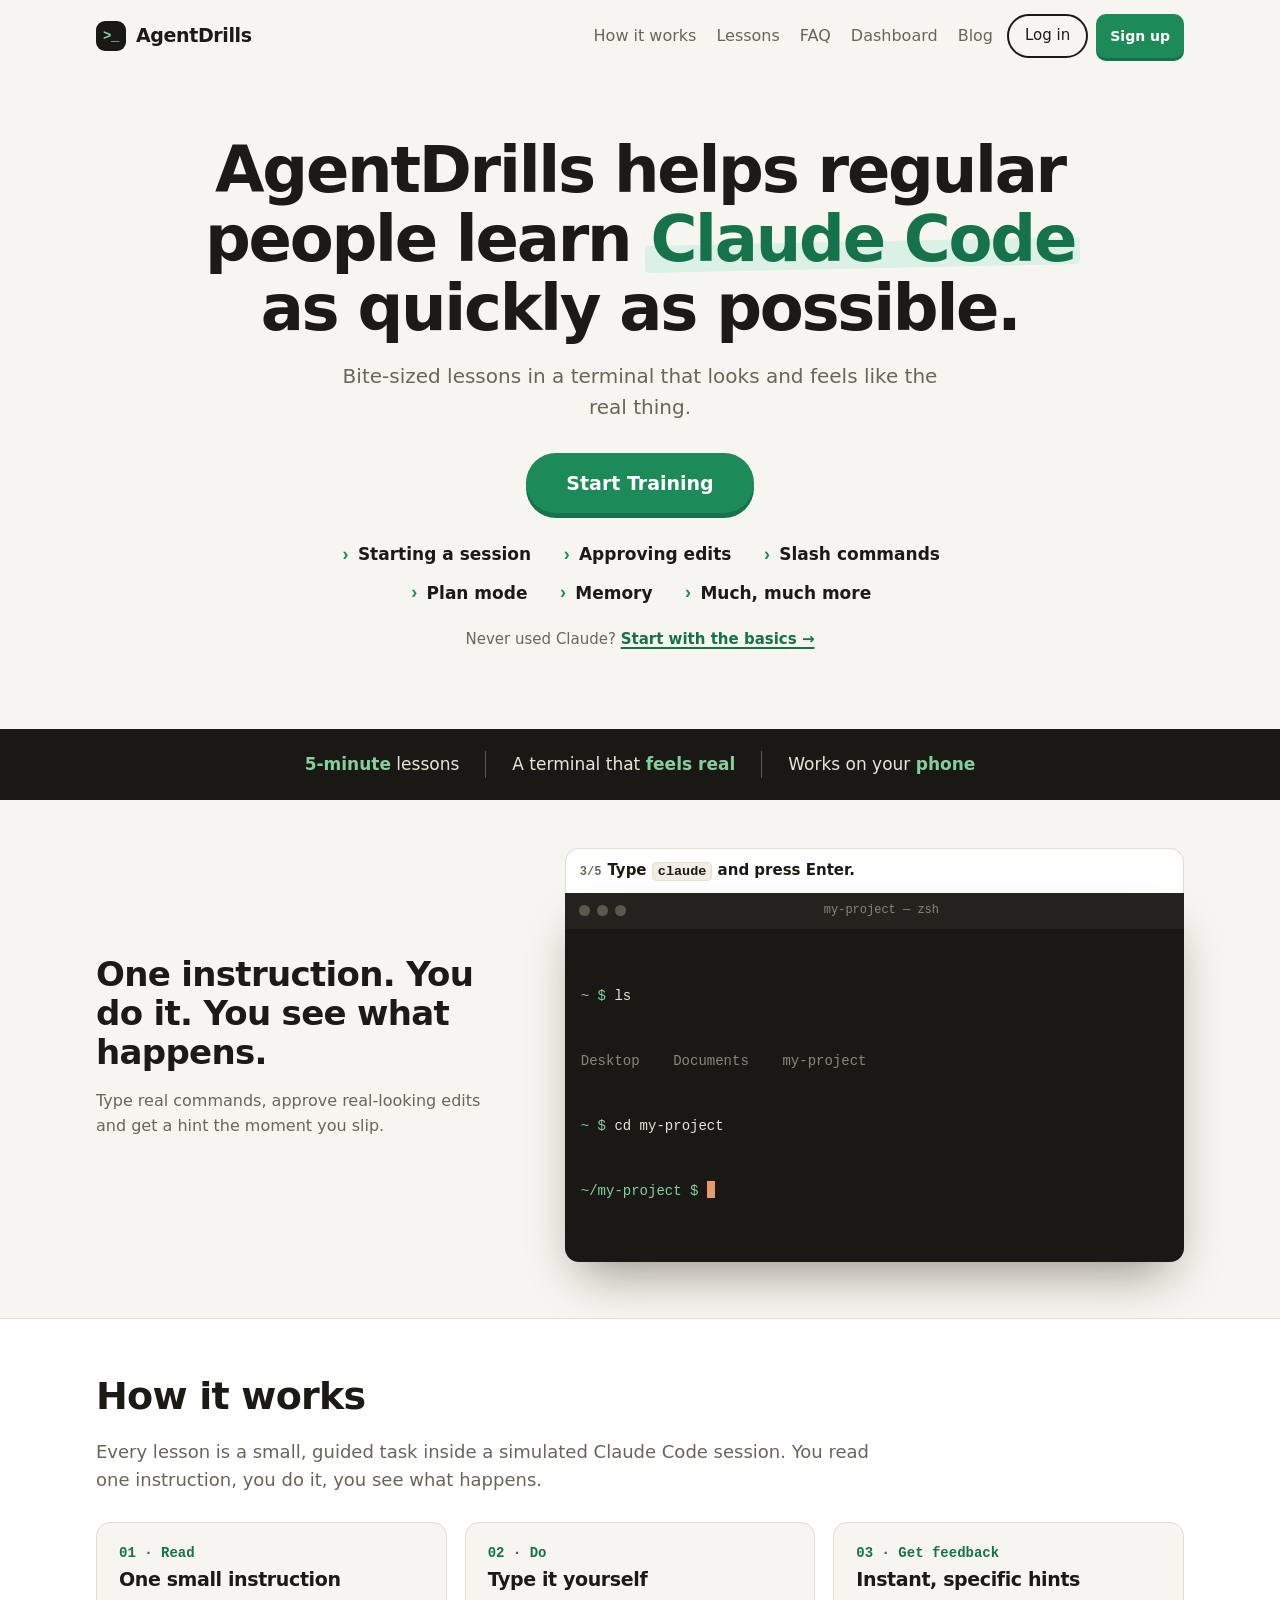
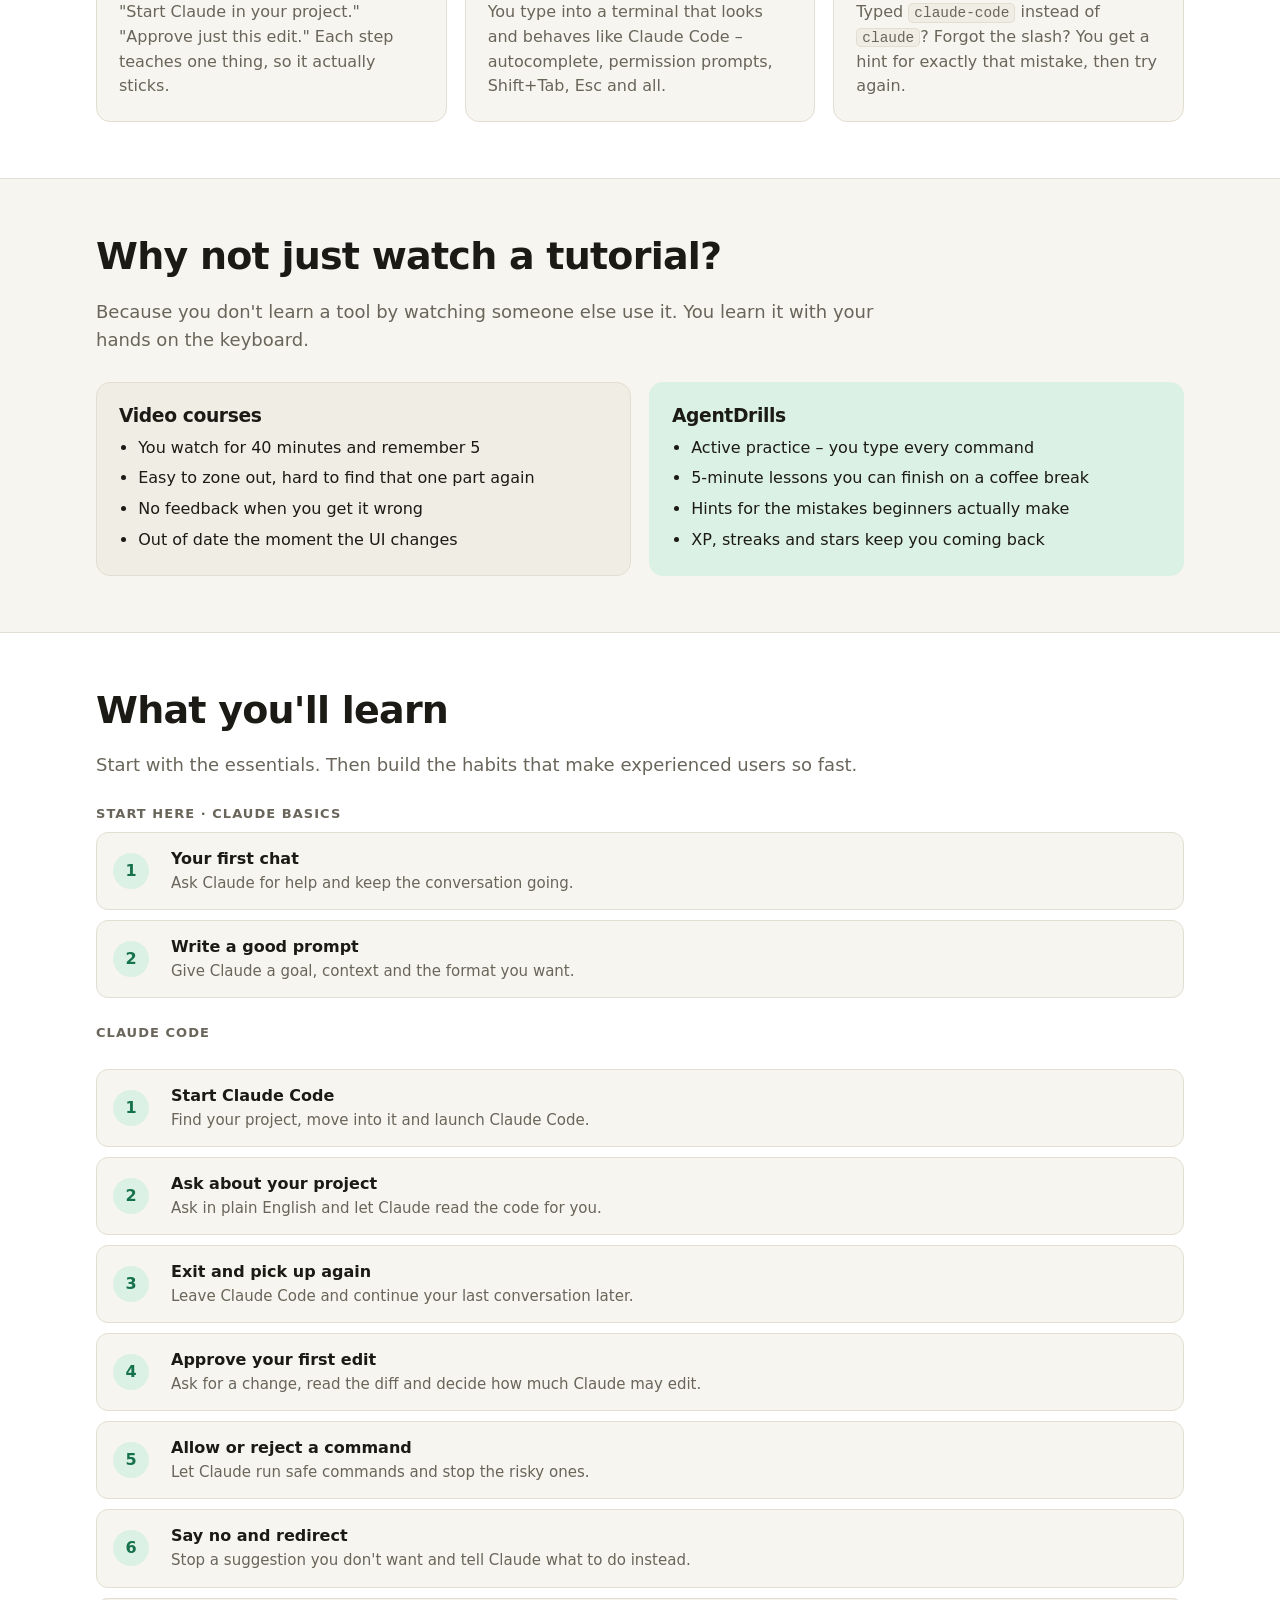
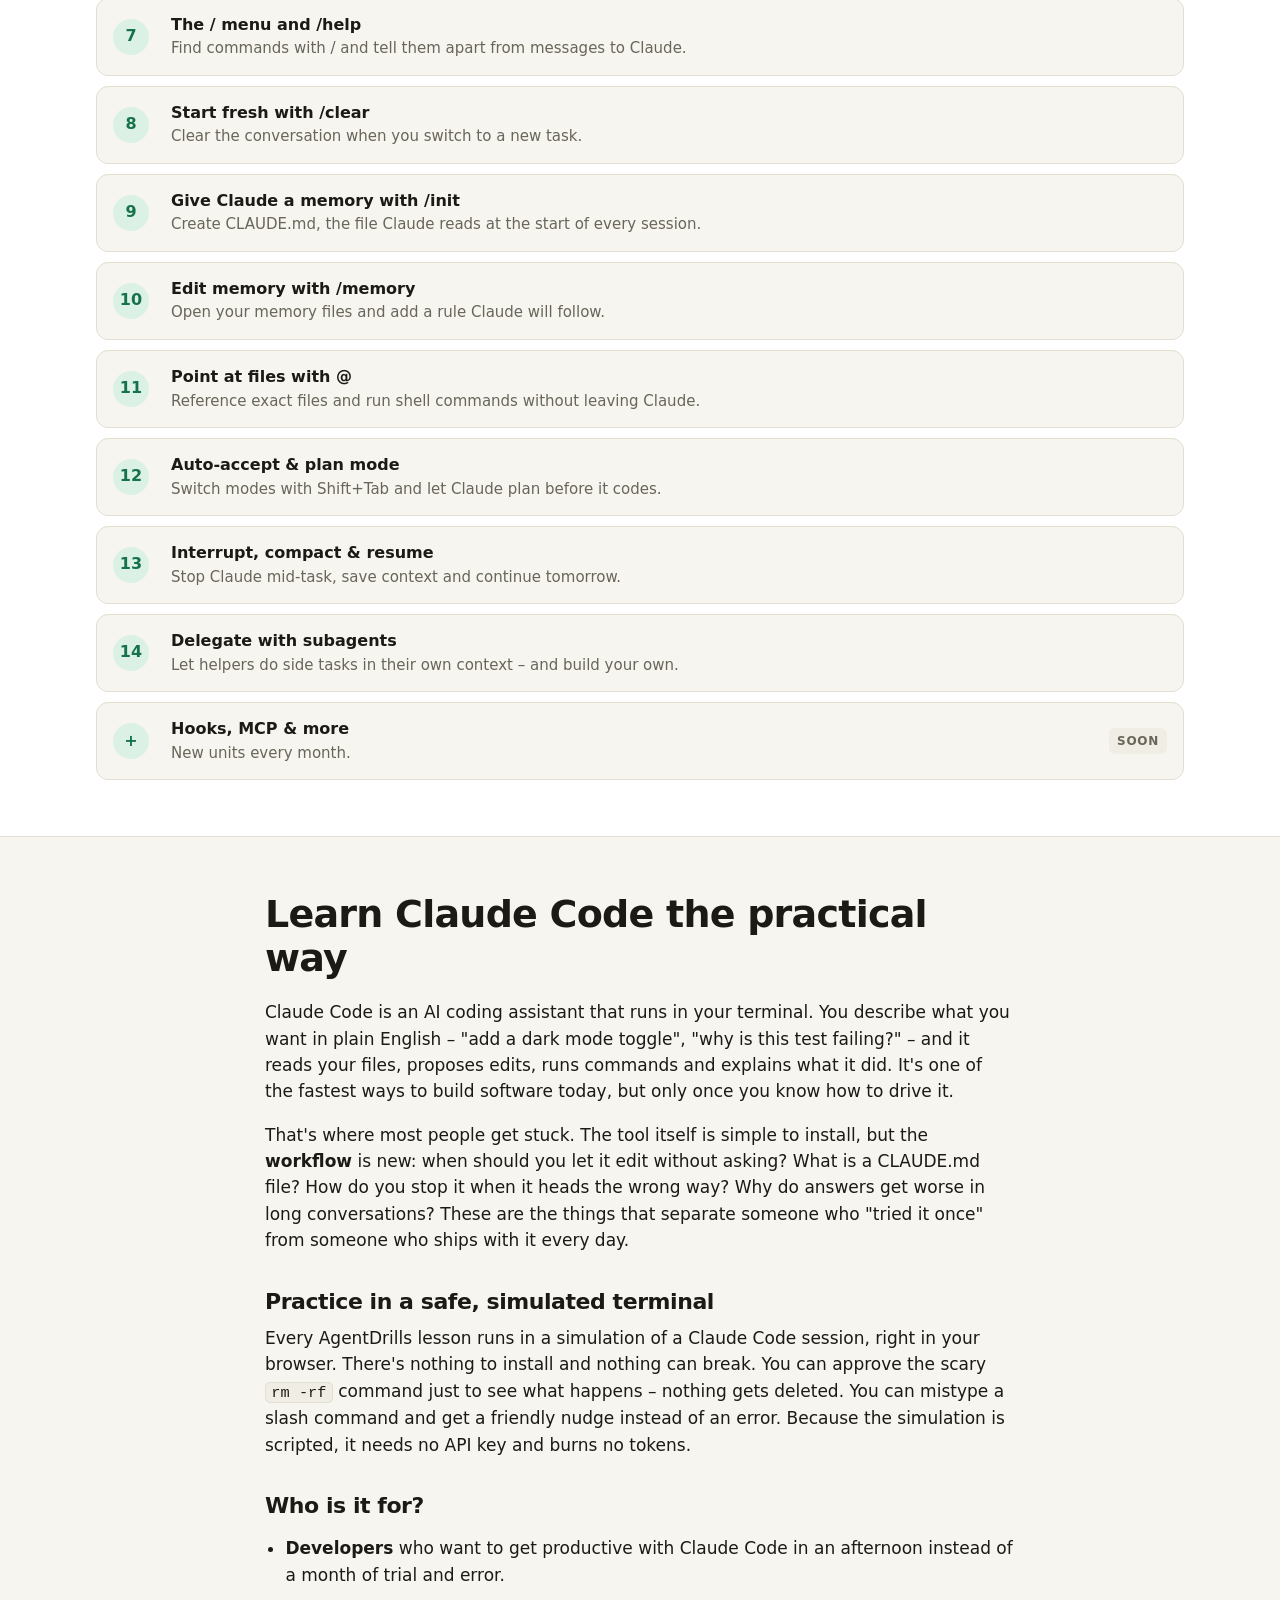
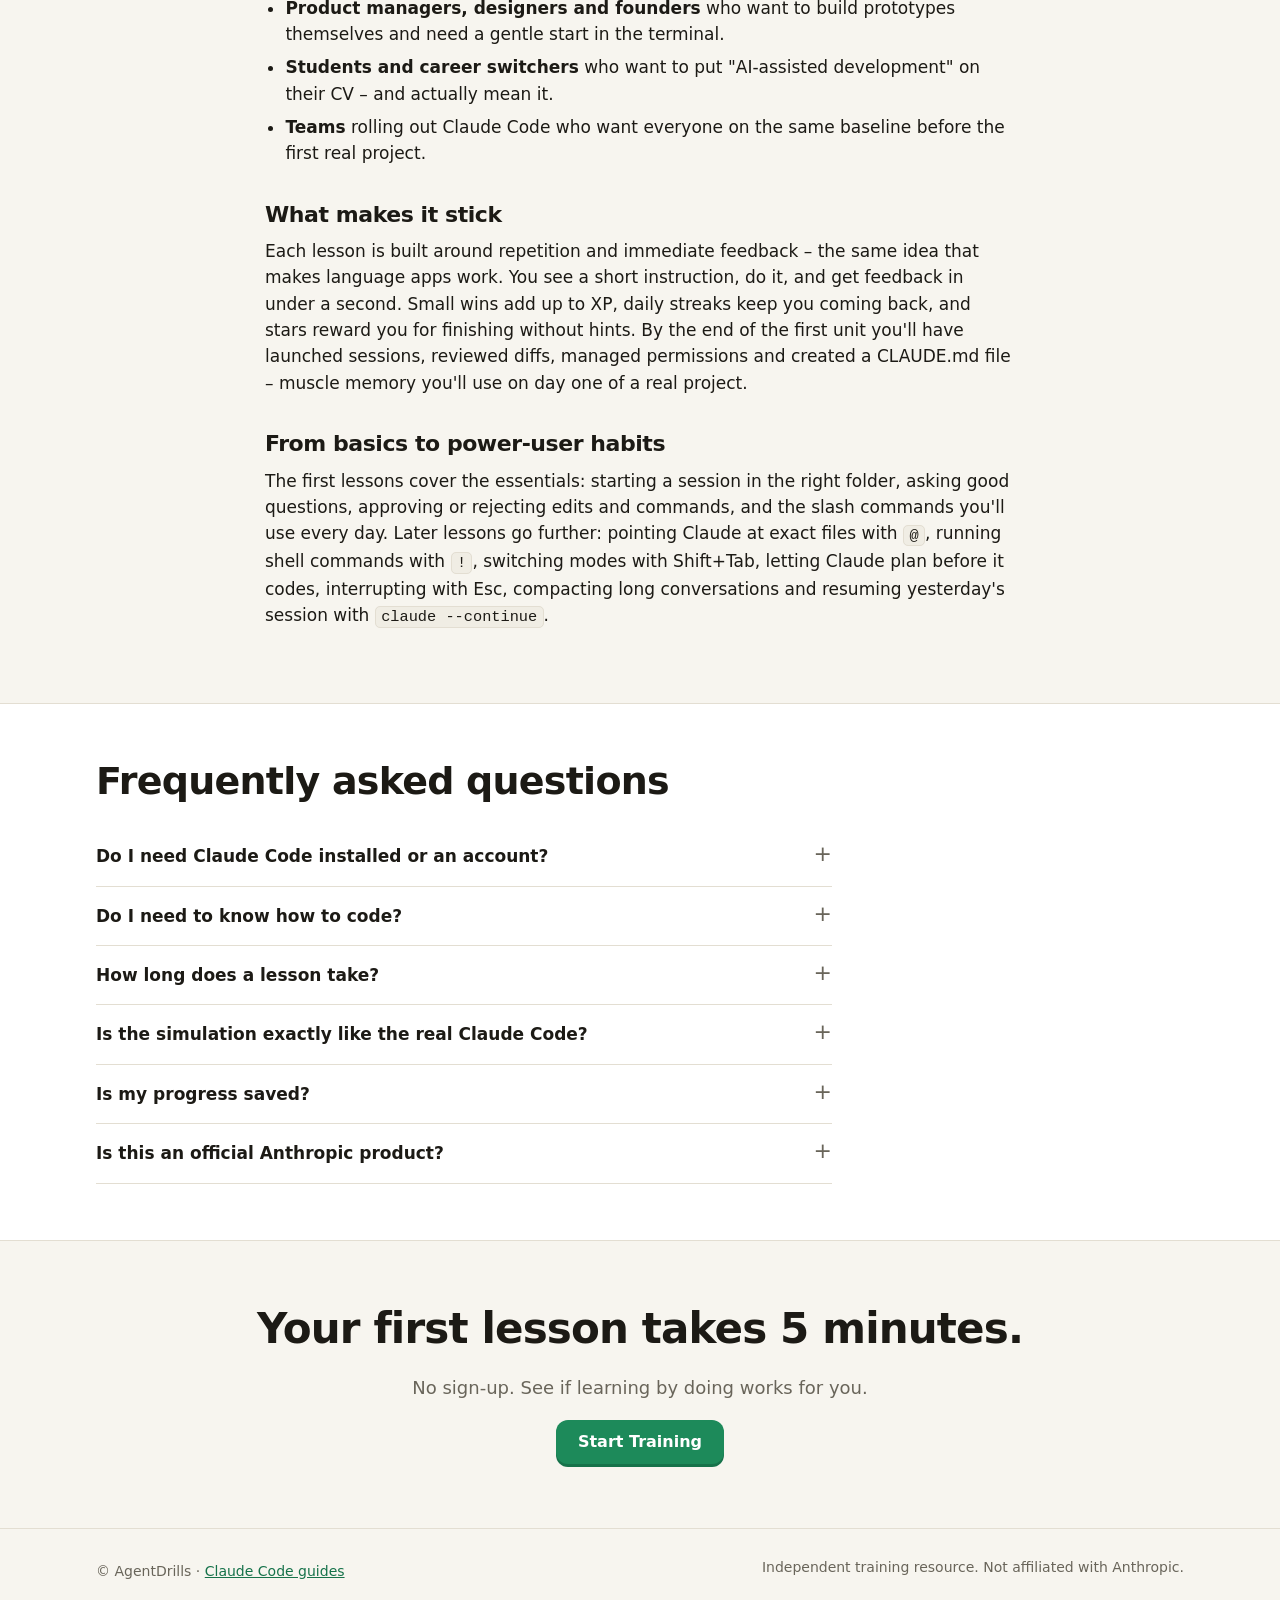
==== commit 156ee805: "New Start Training front page, Pro wall after lesson 3, locked lessons on dashboard - Front page: ce" ====
--- a/index.html
+++ b/index.html
@@ -9,7 +9,7 @@
   <link rel="stylesheet" href="css/styles.css">
 </head>
 <body>
-  <nav class="nav">
+  <nav class="nav nav-home">
     <div class="wrap">
       <a class="brand" href="index.html"><span class="brand-mark">&gt;_</span>AgentDrills</a>
       <div class="nav-links">
@@ -18,26 +18,57 @@
         <a href="#faq">FAQ</a>
         <a href="learn.html">Dashboard</a>
         <a href="blog/index.html">Blog</a>
-        <a class="btn small" href="learn.html">Start free</a>
+        <a class="nav-login" href="learn.html">Log in</a>
+        <button class="btn small nav-signup" type="button" data-signup>Sign up</button>
       </div>
     </div>
   </nav>
 
-  <header class="hero">
+  <header class="home-hero">
+    <div class="wrap">
+      <h1>AgentDrills helps regular people learn <span class="home-mark">Claude Code</span> as quickly as possible.</h1>
+      <p class="home-lede">Bite-sized lessons in a terminal that looks and feels like the real thing.</p>
+      <div class="home-cta"><a class="btn" href="lesson.html?id=start-session">Start Training</a></div>
+      <ul class="home-topics">
+        <li>Starting a session</li>
+        <li>Approving edits</li>
+        <li>Slash commands</li>
+        <li>Plan mode</li>
+        <li>Memory</li>
+        <li>Much, much more</li>
+      </ul>
+      <p class="newbie" id="newbie" hidden>Never used Claude? <a href="lesson.html">Start with the basics →</a></p>
+    </div>
+  </header>
+
+  <section class="home-stripe" aria-label="Why AgentDrills">
+    <ul>
+      <li><b>5-minute</b> lessons</li>
+      <li>A terminal that <b>feels real</b></li>
+      <li>Works on your <b>phone</b></li>
+    </ul>
+  </section>
+
+  <section class="home-peek">
     <div class="wrap">
       <div>
-        <h1>Learn Claude Code by <em>doing it</em> – not by watching videos.</h1>
-        <p class="lede">Bite-sized lessons in a realistic, simulated terminal. Type real commands, approve real-looking edits, make mistakes safely and get instant hints.</p>
-        <div class="hero-cta">
-          <a class="btn" href="lesson.html?id=start-session">Try lesson 1 – free</a>
-          <a class="btn secondary" href="#curriculum">See all lessons</a>
-        </div>
-        <p class="newbie" id="newbie" hidden>Never used Claude? <a href="lesson.html">Start with the basics →</a></p>
-        <p class="hero-note">No install. No API key. No sign-up. 5 minutes per lesson.</p>
-      </div>
-      <div id="demo" aria-label="Animated demo of a Claude Code lesson"></div>
-    </div>
-  </header>
+        <h2>One instruction. You do it. You see what happens.</h2>
+        <p>Type real commands, approve real-looking edits and get a hint the moment you slip.</p>
+      </div>
+      <div aria-hidden="true">
+        <div class="home-coach"><small>3/5</small>Type <code>claude</code> and press Enter.</div>
+        <div class="home-term">
+          <div class="home-term-bar"><b></b><b></b><b></b><span>my-project — zsh</span></div>
+          <div class="home-term-body">
+            <div><span class="g">~ $</span> ls</div>
+            <div class="d">Desktop    Documents    my-project</div>
+            <div><span class="g">~ $</span> cd my-project</div>
+            <div><span class="g">~/my-project $</span> <span class="home-cursor"></span></div>
+          </div>
+        </div>
+      </div>
+    </div>
+  </section>
 
   <section class="section alt" id="how">
     <div class="wrap">
@@ -93,7 +124,7 @@
   <section class="section alt" id="curriculum">
     <div class="wrap">
       <h2>What you'll learn</h2>
-      <p class="intro">Start with the essentials for free. Go Pro for the habits that make experienced users so fast.</p>
+      <p class="intro">Start with the essentials. Then build the habits that make experienced users so fast.</p>
       <div id="basicsGroup" hidden>
         <h3 class="cur-group">Start here · Claude Basics</h3>
         <ol class="curriculum" id="basicsList"></ol>
@@ -110,7 +141,7 @@
       <p>That's where most people get stuck. The tool itself is simple to install, but the <b>workflow</b> is new: when should you let it edit without asking? What is a CLAUDE.md file? How do you stop it when it heads the wrong way? Why do answers get worse in long conversations? These are the things that separate someone who "tried it once" from someone who ships with it every day.</p>
 
       <h3>Practice in a safe, simulated terminal</h3>
-      <p>Every AgentDrills lesson runs in a simulation of a Claude Code session, right in your browser. There's nothing to install and nothing can break. You can approve the scary <code>rm -rf</code> command just to see what happens – nothing gets deleted. You can mistype a slash command and get a friendly nudge instead of an error. Because the simulation is scripted, it's also free to use: no API key, no tokens, no bill.</p>
+      <p>Every AgentDrills lesson runs in a simulation of a Claude Code session, right in your browser. There's nothing to install and nothing can break. You can approve the scary <code>rm -rf</code> command just to see what happens – nothing gets deleted. You can mistype a slash command and get a friendly nudge instead of an error. Because the simulation is scripted, it needs no API key and burns no tokens.</p>
 
       <h3>Who is it for?</h3>
       <ul>
@@ -124,7 +155,7 @@
       <p>Each lesson is built around repetition and immediate feedback – the same idea that makes language apps work. You see a short instruction, do it, and get feedback in under a second. Small wins add up to XP, daily streaks keep you coming back, and stars reward you for finishing without hints. By the end of the first unit you'll have launched sessions, reviewed diffs, managed permissions and created a CLAUDE.md file – muscle memory you'll use on day one of a real project.</p>
 
       <h3>From basics to power-user habits</h3>
-      <p>The free unit covers the essentials: starting a session in the right folder, asking good questions, approving or rejecting edits and commands, and the slash commands you'll use every day. The Pro unit goes further: pointing Claude at exact files with <code>@</code>, running shell commands with <code>!</code>, switching modes with Shift+Tab, letting Claude plan before it codes, interrupting with Esc, compacting long conversations and resuming yesterday's session with <code>claude --continue</code>.</p>
+      <p>The first lessons cover the essentials: starting a session in the right folder, asking good questions, approving or rejecting edits and commands, and the slash commands you'll use every day. Later lessons go further: pointing Claude at exact files with <code>@</code>, running shell commands with <code>!</code>, switching modes with Shift+Tab, letting Claude plan before it codes, interrupting with Esc, compacting long conversations and resuming yesterday's session with <code>claude --continue</code>.</p>
     </div>
   </section>
 
@@ -163,8 +194,8 @@
   <section class="cta-band">
     <div class="wrap">
       <h2>Your first lesson takes 5 minutes.</h2>
-      <p class="muted" style="font-size:18px">Free, no sign-up. See if learning by doing works for you.</p>
-      <a class="btn" href="lesson.html?id=start-session">Start lesson 1</a>
+      <p class="muted" style="font-size:18px">No sign-up. See if learning by doing works for you.</p>
+      <a class="btn" href="lesson.html?id=start-session">Start Training</a>
     </div>
   </section>
 
@@ -193,12 +224,14 @@
   <script src="js/lessons/07-subagents.js"></script>
   <script src="js/lessons/b01-first-chat.js"></script>
   <script src="js/lessons/b02-good-prompt.js"></script>
+  <script src="js/progress.js"></script>
+  <script src="js/wall.js"></script>
   <script>
     (function () {
       // Curriculum list from the lesson registry
       const list = document.getElementById('curriculumList');
       const row = (l) =>
-        `<li><span class="n">${l.n}</span><div><div class="t">${AD.escapeHtml(l.title)}</div><div class="d">${AD.escapeHtml(l.blurb)}</div></div><span class="tag${l.pro ? ' pro' : ''}">${l.pro ? 'Pro' : 'Free'}</span></li>`;
+        `<li><span class="n">${l.n}</span><div><div class="t">${AD.escapeHtml(l.title)}</div><div class="d">${AD.escapeHtml(l.blurb)}</div></div></li>`;
       const items = AD.lessonsIn('code').map(row);
       // Claude Basics: grouped above Claude Code, plus a small link under the hero buttons
       const basics = AD.lessonsIn('basics');
@@ -212,37 +245,6 @@
       items.push(`<li><span class="n">+</span><div><div class="t">Hooks, MCP & more</div><div class="d">New units every month.</div></div><span class="tag soon">Soon</span></li>`);
       list.innerHTML = items.join('');
 
-      // Looping hero demo
-      const term = new AD.Terminal(document.getElementById('demo'), { cwd: '~/my-project', noFocus: true, speed: 1 });
-      const reduce = window.matchMedia && matchMedia('(prefers-reduced-motion: reduce)').matches;
-      const script = [
-        { wait: 600 },
-        { type: 'claude' },
-        { launch: true },
-        { wait: 700 },
-        { type: 'add a dark mode toggle' },
-        { think: 1300 },
-        { tool: 'Read', arg: 'src/styles.css', out: 'Read 64 lines' },
-        { tool: 'Update', arg: 'src/styles.css', out: 'Updated src/styles.css with 4 additions', diff: [
-          ['+', '.dark { background: #111; color: #eee; }', 65],
-          ['+', '.dark .todo { border-color: #333; }', 66],
-        ] },
-        { tool: 'Update', arg: 'src/app.js', out: 'Updated src/app.js with 3 additions', diff: [
-          ['+', "toggle.onclick = () =>", 52],
-          ['+', "  document.body.classList.toggle('dark');", 53],
-        ] },
-        { text: 'Added a dark mode toggle in the header. ✓' },
-        { wait: 3500 },
-      ];
-      async function loop() {
-        // eslint-disable-next-line no-constant-condition
-        while (true) {
-          term.reset();
-          await term.stream(script);
-          if (reduce) return;
-        }
-      }
-      loop();
     })();
   </script>
 </body>
--- a/css/styles.css
+++ b/css/styles.css
@@ -772,20 +772,18 @@
 .kbox { background: var(--surface); border: 1px solid var(--border); border-left: 4px solid var(--accent); border-radius: 12px; box-shadow: 0 3px 0 var(--border); padding: 16px 18px; }
 .klabel { font: 700 12px var(--mono); letter-spacing: .1em; text-transform: uppercase; color: var(--accent-strong); margin: 0 0 10px; }
 
-/* Total */
-.total-row { display: grid; grid-template-columns: auto 1fr; gap: 14px; align-items: center; }
+/* Total: one bar per level */
+.ktotal-top { display: flex; align-items: baseline; justify-content: space-between; gap: 10px; margin-bottom: 12px; }
 .total-n { font: 800 22px var(--mono); white-space: nowrap; }
-.kstripe { display: flex; gap: 3px; }
-.kstripe i, .klegend i { border-radius: 3px; background: var(--surface-2); border: 1px solid var(--border); }
-.kstripe i { flex: 1; height: 14px; transform-origin: bottom; }
-.kstripe i.done, .klegend i.done { background: var(--accent); border-color: var(--accent); }
-.kstripe i.now, .klegend i.now { background: var(--term-bg); border-color: var(--term-bg); }
-.kstripe i.pro { background: repeating-linear-gradient(45deg, var(--surface-2) 0 3px, var(--surface) 3px 6px); }
-.klegend i.pro { background: repeating-linear-gradient(45deg, var(--surface-2) 0 2px, var(--surface) 2px 4px); }
-.kstripe i.soon, .klegend i.soon { background: none; border-style: dashed; }
-.klegend { display: flex; flex-wrap: wrap; gap: 6px 16px; margin-top: 12px; font-size: 13px; color: var(--muted); }
-.klegend span { display: flex; align-items: center; gap: 6px; }
-.klegend i { width: 10px; height: 10px; border-radius: 2px; }
+.ktotal-sub { font-size: 13px; color: var(--muted); }
+.kbars { display: grid; gap: 12px; }
+.kbar { display: grid; grid-template-columns: 1fr auto; gap: 4px 10px; align-items: baseline; }
+.kbar strong { font-size: 14px; font-weight: 600; color: var(--muted); }
+.kbar > span { font: 700 12px var(--mono); color: var(--muted); }
+.kbar.cur strong { font-weight: 700; color: var(--text); }
+.kbar.cur > span { color: var(--accent-strong); }
+.kbar .kmeter { height: 8px; margin-top: 0; }
+.kbar .kmeter b { transition: width .7s var(--ease); }
 
 /* Three boxes */
 .kp-three, .kp-two { display: grid; gap: 14px; margin-top: 14px; }
@@ -823,11 +821,9 @@
 .klessons-head h2 { font-size: 20px; margin: 0; }
 .ktabs { display: flex; gap: 6px; overflow-x: auto; scrollbar-width: none; max-width: 100%; }
 .ktabs::-webkit-scrollbar { display: none; }
-.ktab { min-height: 40px; padding: 0 14px; border-radius: 999px; border: 1px solid var(--border); background: var(--surface); font: 700 13.5px var(--font); color: var(--muted); cursor: pointer; white-space: nowrap; }
+.ktab { min-height: 44px; padding: 0 14px; border-radius: 999px; border: 1px solid var(--border); background: var(--surface); font: 700 13.5px var(--font); color: var(--muted); cursor: pointer; white-space: nowrap; }
 .ktab[aria-pressed="true"] { background: var(--text); color: var(--bg); border-color: var(--text); }
-.kcols { display: grid; gap: 14px; align-items: start; }
 .klist { background: var(--surface); border: 1px solid var(--border); border-radius: 12px; overflow: hidden; }
-.kgroup { display: flex; justify-content: space-between; gap: 10px; padding: 12px 14px 8px; background: var(--surface-2); font: 700 11px var(--mono); letter-spacing: .1em; text-transform: uppercase; color: var(--muted); }
 .krow { display: grid; grid-template-columns: 34px 1fr auto; gap: 12px; align-items: center; width: 100%; min-height: 58px; padding: 8px 14px; border: 0; border-top: 1px solid var(--border); background: none; color: var(--text); font: inherit; text-align: left; text-decoration: none; cursor: pointer; }
 .krow:hover { background: var(--bg); }
 .krow.soon { cursor: default; }
@@ -842,6 +838,59 @@
 .ktag { font: 700 10.5px var(--mono); letter-spacing: .08em; padding: 4px 7px; border-radius: 5px; border: 1.5px solid var(--border); color: var(--muted); }
 .ktag.p { border-color: var(--accent); color: var(--accent-strong); }
 .kempty { padding: 16px 14px; border-top: 1px solid var(--border); color: var(--muted); font-size: 14px; }
+.krow.final .knum { background: var(--surface); border: 1.5px dashed var(--accent); color: var(--accent-strong); }
+.ktag.f { border-color: var(--accent); color: var(--accent-strong); }
+.klist > .krow:first-child, .klist > .kempty:first-child { border-top: 0; }
+
+/* Topic tiles in levels (DESIGN.md "Dashboard: emner i niveauer", 24 Nov 2026) */
+.ktiles { display: grid; grid-template-columns: 1fr 1fr; gap: 12px; }
+.ktile { position: relative; display: flex; flex-direction: column; aspect-ratio: 1; min-width: 0; padding: 14px; border-radius: 14px; border: 1px solid var(--border); background: var(--surface); box-shadow: 0 3px 0 var(--border); color: var(--text); font: inherit; text-align: left; cursor: pointer; transition: transform .12s var(--ease), box-shadow .12s var(--ease); }
+.ktile:active { transform: translateY(2px); box-shadow: 0 1px 0 var(--border); }
+.ktile h3 { margin: auto 0 0; font-size: 19px; line-height: 1.15; letter-spacing: -.01em; }
+.ktile .ksub2 { margin-top: 4px; font-size: 13px; color: var(--muted); display: -webkit-box; -webkit-line-clamp: 2; -webkit-box-orient: vertical; overflow: hidden; }
+.ktile-top { display: flex; justify-content: space-between; align-items: center; gap: 6px; min-height: 24px; }
+.krng { font: 700 12px var(--mono); color: var(--muted); white-space: nowrap; }
+.kfl { display: inline-flex; margin-left: 6px; vertical-align: -3px; color: var(--accent-strong); }
+.kfl svg { width: 15px; height: 15px; }
+.ktile .ktag { background: var(--surface); white-space: nowrap; }
+.kdots { display: flex; flex-wrap: wrap; gap: 3px; margin-top: 12px; }
+.kdots i { width: 10px; height: 10px; border-radius: 2px; background: var(--surface-2); border: 1px solid var(--border); }
+.kdots i.done { background: var(--accent); border-color: var(--accent); }
+.kdots i.now { background: var(--text); border-color: var(--text); }
+.kdots i.pro { background: repeating-linear-gradient(45deg, var(--surface-2) 0 2px, var(--surface) 2px 4px); }
+.kdots i.soon { opacity: .45; }
+.kdots i.final { border: 1.5px dashed var(--accent); }
+.ktile.cur { background: var(--term-bg); border-color: var(--term-bg); box-shadow: 0 3px 0 var(--accent-strong); color: var(--term-text); }
+.ktile.cur .krng, .ktile.cur .ksub2 { color: var(--term-dim); }
+.ktile.cur .kfl { color: var(--term-green); }
+.ktile.cur .kdots i { background: var(--term-bar); border-color: var(--term-bar); opacity: 1; }
+.ktile.cur .kdots i.done { background: var(--term-green); border-color: var(--term-green); }
+.ktile.cur .kdots i.now { background: var(--term-text); border-color: var(--term-text); }
+.ktile .kstamp { top: -10px; right: 10px; }
+.ktile.dim { opacity: .4; }
+.klvcell { cursor: default; background: none; border: 1.5px dashed var(--border); box-shadow: none; }
+.klvcell:active { transform: none; box-shadow: none; }
+.klvcell .kk { font: 700 11px var(--mono); letter-spacing: .1em; text-transform: uppercase; color: var(--muted); }
+.klvcell h3 { margin: 6px 0 0; font-size: 22px; }
+.klvcell .ksub2 { margin-top: 2px; }
+.kcnt { display: flex; justify-content: space-between; gap: 6px; margin-top: auto; font: 700 12px var(--mono); color: var(--muted); }
+.klvcell.here { border-color: var(--accent); }
+.klvcell.here .kcnt { color: var(--accent-strong); }
+.klvcell .kmeter { grid-column: auto; margin-top: 6px; }
+
+/* One open topic */
+.ktopic { animation: ktopic-in .3s var(--ease); }
+@keyframes ktopic-in { from { opacity: 0; transform: translateY(6px); } }
+.kback { display: inline-flex; align-items: center; gap: 6px; min-height: 44px; padding: 0 14px 0 10px; border-radius: 999px; border: 1px solid var(--border); background: var(--surface); font: 700 14px var(--font); color: var(--text); cursor: pointer; }
+.kback svg { width: 18px; height: 18px; }
+.ktopic-h { margin: 14px 0 12px; }
+.krng2 { font: 700 12px var(--mono); letter-spacing: .08em; text-transform: uppercase; color: var(--accent-strong); }
+.ktopic-h h3 { font-size: 24px; letter-spacing: -.02em; margin: 4px 0 2px; }
+.ktopic-h p { color: var(--muted); font-size: 14px; margin: 0; }
+.ktopic-h .kmeter { max-width: 320px; margin-top: 10px; }
+.knext-topic { display: flex; justify-content: space-between; align-items: center; gap: 10px; width: 100%; min-height: 56px; margin-top: 12px; padding: 8px 16px; border-radius: 12px; border: 1px solid var(--border); background: var(--surface); box-shadow: 0 3px 0 var(--border); font: inherit; color: var(--text); text-align: left; cursor: pointer; transition: transform .12s var(--ease), box-shadow .12s var(--ease); }
+.knext-topic:active { transform: translateY(2px); box-shadow: 0 1px 0 var(--border); }
+.knext-topic .kntl { display: block; font-size: 13px; color: var(--muted); }
 .kfoot { font-size: 12.5px; color: var(--muted); margin: 14px 0 0; }
 .kfoot .linkbtn { font-size: 12.5px; display: inline-block; min-height: 24px; padding: 4px 0; vertical-align: middle; }
 .pw-lock { color: var(--accent-strong); }
@@ -859,17 +908,142 @@
   .kbox { padding: 22px 26px; }
   .klabel { font-size: 13px; }
   .total-n { font-size: 26px; }
-  .kstripe i { height: 16px; }
+  .kbars { grid-template-columns: 1fr 1fr; gap: 14px 28px; }
+  .ktiles { grid-template-columns: repeat(4, 1fr); gap: 16px; }
+  .ktile { aspect-ratio: 3 / 2; }
+  .ktile h3 { font-size: 20px; }
   .kp-three { grid-template-columns: repeat(3, 1fr); gap: 20px; margin-top: 20px; }
   .kp-three .kbox { display: flex; flex-direction: column; }
   .kp-three .kp-btn { margin-top: auto; }
   .kp-three .kterm { margin-bottom: 14px; }
   .kp-two { grid-template-columns: 2fr 1fr; gap: 20px; margin-top: 20px; }
   .kp-two.no-pro { grid-template-columns: 1fr; }
-  .kcols { grid-template-columns: 1fr 1fr; gap: 20px; }
 }
 @media (prefers-reduced-motion: reduce) {
   .kcursor { animation: none; }
   .kp-btn { transition: none; }
+  .ktile, .knext-topic, .kbar .kmeter b { transition: none; }
+  .ktopic { animation: none; }
 }
 .nav-pro[hidden], .kpro[hidden] { display: none; }
+
+/* ==========================================================================
+   Front page "Start Training" + Pro wall (DESIGN.md, approved 25 Nov 2026)
+   ========================================================================== */
+.nav-home { position: static; border-bottom: 0; }
+.nav-home .wrap { height: 72px; }
+.nav-login { display: inline-flex; align-items: center; min-height: 44px; padding: 0 16px; border: 2px solid var(--text); border-radius: 999px; font-weight: 700; font-size: 15px; color: var(--text) !important; text-decoration: none; white-space: nowrap; }
+.nav-signup { border-radius: 999px; min-height: 44px; padding: 0 18px; font-size: 15px; white-space: nowrap; }
+.nav-home .nav-links { gap: 8px; }
+.nav-home .nav-links a:not(.btn):not(.nav-login) { padding: 0 6px; }
+.nav-home .nav-links a { white-space: nowrap; }
+@media (max-width: 960px) { .nav-home .nav-links a:not(.btn):not(.nav-login) { display: none; } }
+@media (max-width: 640px) { .nav-home .nav-links .nav-login { display: inline-flex; } }
+@media (max-width: 350px) { .nav-home .brand { font-size: 0; gap: 0; } }
+
+.home-hero { text-align: center; padding: 36px 0 48px; }
+.home-hero h1 { position: relative; z-index: 0; font-size: 36px; line-height: 1.08; letter-spacing: -.035em; font-weight: 800; max-width: 15em; margin: 0 auto; }
+.home-mark { position: relative; display: inline-block; white-space: nowrap; color: var(--accent-strong); }
+.home-mark::before { content: ""; position: absolute; left: -.08em; right: -.08em; bottom: .02em; height: .42em; z-index: -1; background: var(--accent-soft); border-radius: 4px; transform: rotate(-1.2deg) scaleX(0); transform-origin: left; animation: home-draw .5s .25s cubic-bezier(.2,0,0,1) forwards; }
+@keyframes home-draw { to { transform: rotate(-1.2deg) scaleX(1); } }
+.home-lede { color: var(--muted); font-size: 17px; max-width: 30em; margin: 18px auto 0; }
+.home-cta { margin-top: 30px; }
+.home-cta .btn { min-height: 60px; padding: 0 40px; font-size: 19px; border-radius: 999px; box-shadow: 0 5px 0 var(--accent-strong); transition: transform .12s cubic-bezier(.2,0,0,1), box-shadow .12s cubic-bezier(.2,0,0,1); }
+.home-cta .btn:active { transform: translateY(5px); box-shadow: 0 0 0 var(--accent-strong); }
+.home-topics { list-style: none; padding: 0; display: flex; flex-wrap: wrap; justify-content: center; gap: 10px 22px; margin: 28px auto 0; max-width: 640px; }
+.home-topics li { display: flex; align-items: center; gap: 7px; font-weight: 600; font-size: 15px; }
+.home-topics li::before { content: "›"; font: 800 18px/1 var(--mono); color: var(--accent); }
+.home-hero .newbie { text-align: center; }
+
+.home-stripe { background: var(--term-bg); color: var(--term-text); }
+.home-stripe ul { list-style: none; margin: 0; padding: 22px 16px; display: flex; flex-direction: column; align-items: center; gap: 10px; font-size: 15px; text-align: center; }
+.home-stripe b { color: var(--term-green); font-weight: 700; }
+
+.home-peek { padding: 48px 0 56px; }
+.home-peek .wrap { display: grid; gap: 22px; }
+.home-peek h2 { font-size: 26px; line-height: 1.15; letter-spacing: -.02em; }
+.home-peek p { color: var(--muted); }
+.home-coach { background: var(--surface); border: 1px solid var(--border); border-bottom: 0; border-radius: 14px 14px 0 0; padding: 10px 14px; font-weight: 600; font-size: 15px; }
+.home-coach small { font: 700 12px var(--mono); color: var(--muted); margin-right: 6px; }
+.home-coach code { background: var(--surface-2); border-radius: 5px; padding: 1px 5px; }
+.home-term { background: var(--term-bg); color: var(--term-text); border-radius: 0 0 14px 14px; overflow: hidden; font: 14px/1.55 var(--mono); box-shadow: 0 24px 48px -16px rgba(20,16,8,.45); }
+.home-term-bar { display: flex; align-items: center; gap: 7px; height: 36px; padding: 0 14px; background: var(--term-bar); color: var(--term-dim); font-size: 12px; }
+.home-term-bar b { width: 11px; height: 11px; border-radius: 50%; background: var(--term-faint); }
+.home-term-bar span { flex: 1; text-align: center; margin-right: 40px; }
+.home-term-body { padding: 14px 16px 16px; min-height: 200px; white-space: pre-wrap; }
+.home-term .g { color: var(--term-green); }
+.home-term .d { color: var(--term-dim); }
+.home-cursor { display: inline-block; width: 8px; height: 17px; background: var(--term-accent); vertical-align: -3px; animation: home-blink 1s steps(1) infinite; }
+@keyframes home-blink { 50% { opacity: 0; } }
+
+@media (min-width: 860px) {
+  .home-hero { padding: 64px 0 72px; }
+  .home-hero h1 { font-size: 64px; }
+  .home-lede { font-size: 20px; }
+  .home-topics { gap: 12px 30px; }
+  .home-topics li { font-size: 17px; }
+  .home-stripe ul { flex-direction: row; justify-content: center; gap: 0; font-size: 17px; }
+  .home-stripe li { padding: 0 26px; }
+  .home-stripe li + li { border-left: 1px solid var(--term-faint); }
+  .home-peek .wrap { grid-template-columns: 2fr 3fr; align-items: center; gap: 56px; }
+  .home-peek h2 { font-size: 34px; }
+}
+
+/* Pro wall */
+.wall .d { color: var(--term-dim); }
+.wall .a { color: var(--term-accent); }
+.wall .u { background: var(--term-user-bg); border-radius: 4px; padding: 2px 6px; }
+.wall { position: fixed; inset: 0; z-index: 200; background: var(--term-bg); color: var(--term-text); display: flex; flex-direction: column; overflow: auto; transform: translateY(100%); transition: transform .45s cubic-bezier(.2,0,0,1); }
+.wall.in { transform: none; }
+.wall-inner { width: 100%; max-width: 1080px; margin: 0 auto; padding: 28px 16px 32px; display: grid; gap: 24px; flex: 1; align-content: center; }
+.wall-eyebrow { font: 700 12px var(--mono); letter-spacing: .08em; text-transform: uppercase; color: var(--term-accent); }
+.wall h2 { font-size: 34px; line-height: 1.08; letter-spacing: -.03em; margin: 8px 0 10px; color: var(--term-text); }
+.wall-text { color: var(--term-dim); font-size: 16px; max-width: 30em; }
+.wall-got { display: flex; gap: 18px; margin: 18px 0 4px; font: 700 14px var(--mono); }
+.wall-got b { display: block; font-size: 26px; color: var(--term-text); }
+.wall-got span { color: var(--term-dim); }
+.wall-plans { display: grid; grid-template-columns: 1fr 1fr; gap: 10px; margin: 20px 0 14px; }
+.wall-plan { position: relative; min-height: 44px; border: 2px solid var(--term-bar); border-radius: 12px; padding: 12px; background: transparent; color: var(--term-text); font: inherit; text-align: left; cursor: pointer; }
+.wall-plan.on { border-color: var(--accent); background: color-mix(in srgb, var(--accent) 14%, transparent); }
+.wall-plan b { display: block; font-size: 26px; }
+.wall-plan small { color: var(--term-dim); }
+.wall-plan em { position: absolute; top: -10px; right: 10px; font: 700 11px var(--mono); font-style: normal; background: var(--accent); color: var(--accent-ink); border-radius: 6px; padding: 3px 7px; }
+.wall-go { width: 100%; min-height: 54px; font-size: 17px; }
+.wall-later { display: block; width: 100%; min-height: 44px; margin-top: 6px; background: none; border: 0; color: var(--term-dim); font: 600 15px var(--font); cursor: pointer; }
+.wall-small { font-size: 13px; color: var(--term-faint); text-align: center; margin: 6px 0 0; }
+.wall-peek { position: relative; border: 1px solid var(--term-bar); border-radius: 14px; overflow: hidden; }
+.wall-peek-term { filter: blur(3px); opacity: .55; font: 14px/1.55 var(--mono); }
+.wall-peek-bar { display: flex; align-items: center; gap: 7px; height: 36px; padding: 0 14px; background: var(--term-bar); color: var(--term-dim); font-size: 12px; }
+.wall-peek-bar b { width: 11px; height: 11px; border-radius: 50%; background: var(--term-faint); }
+.wall-peek-bar span { flex: 1; text-align: center; }
+.wall-peek-body { padding: 14px 16px; min-height: 150px; }
+.wall-peek-body div { white-space: pre; overflow: hidden; text-overflow: ellipsis; }
+.wall-lock { position: absolute; inset: 0; display: grid; place-items: center; }
+.wall-lock span { display: inline-flex; align-items: center; gap: 8px; padding: 8px 14px; border: 1px solid var(--term-faint); border-radius: 999px; background: var(--term-bg); font: 700 13px var(--mono); letter-spacing: .08em; text-transform: uppercase; }
+.wall-lock svg { width: 15px; height: 15px; }
+@media (min-width: 860px) {
+  .wall-inner { grid-template-columns: 1fr 1fr; gap: 56px; align-items: center; }
+  .wall h2 { font-size: 48px; }
+  .wall-peek-body { min-height: 300px; }
+}
+@media (prefers-reduced-motion: reduce) {
+  .wall, .home-cta .btn { transition: none; }
+  .home-mark::before { animation: none; transform: rotate(-1.2deg) scaleX(1); }
+  .home-cursor { animation: none; }
+}
+
+/* Dashboard: visible locks, Sign up (DESIGN.md punkt 8, 25 Nov 2026) */
+.nav-app .nav-right { flex-wrap: nowrap; }
+.nav-app .nav-signup { min-height: 40px; padding: 0 14px; font-size: 14px; }
+.app-login { display: none !important; min-height: 40px; font-size: 14px; padding: 0 14px; }
+@media (min-width: 860px) { .app-login { display: inline-flex !important; } }
+@media (max-width: 420px) {
+  .nav-app .dpill { font-size: 12px; padding: 5px 8px; min-height: 32px; }
+  .nav-app .nav-signup { font-size: 13px; padding: 0 12px; }
+  .nav-app .brand { font-size: 0; gap: 0; }
+}
+.kdots i.pro { background: none; border: 1px solid var(--border); }
+.klk { display: inline-flex; margin-left: 6px; vertical-align: -1px; color: var(--muted); }
+.klk svg { width: 12px; height: 12px; }
+.klock { display: inline-flex; }
+.klock svg { width: 14px; height: 14px; }
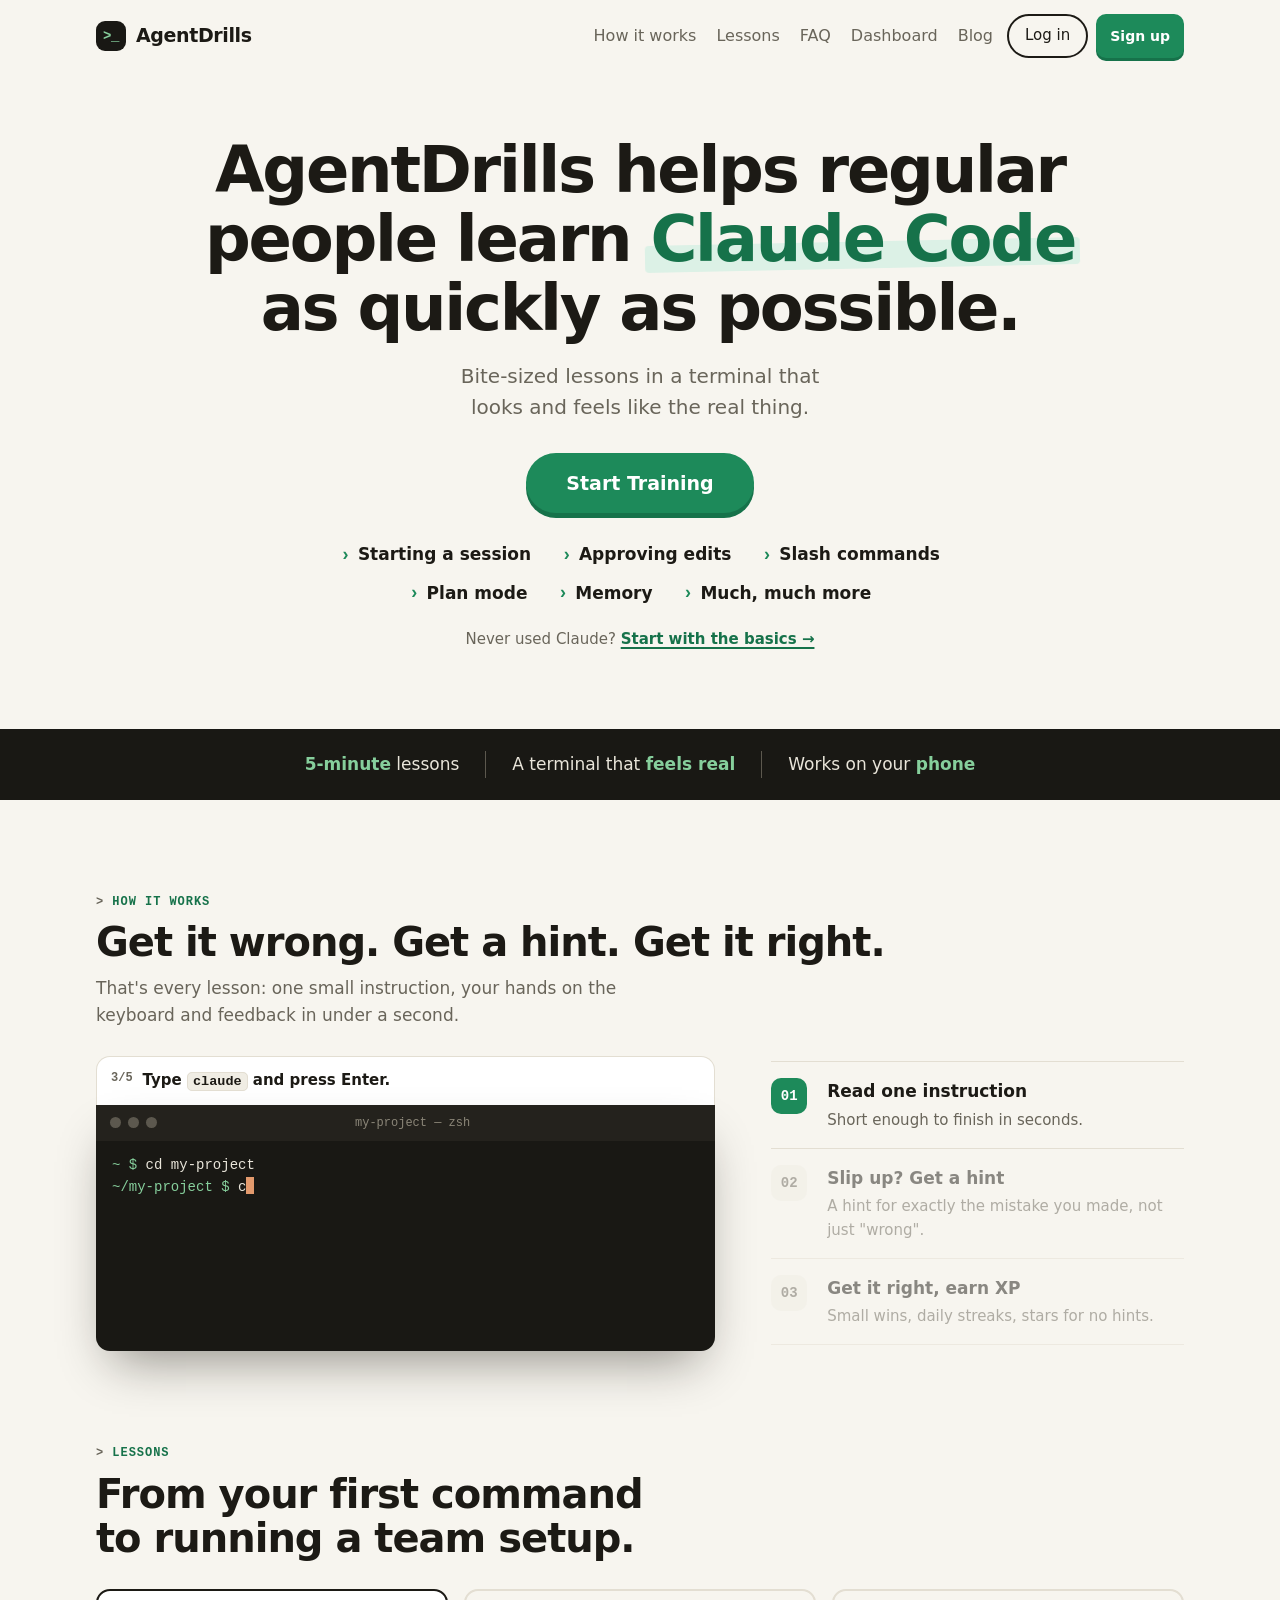
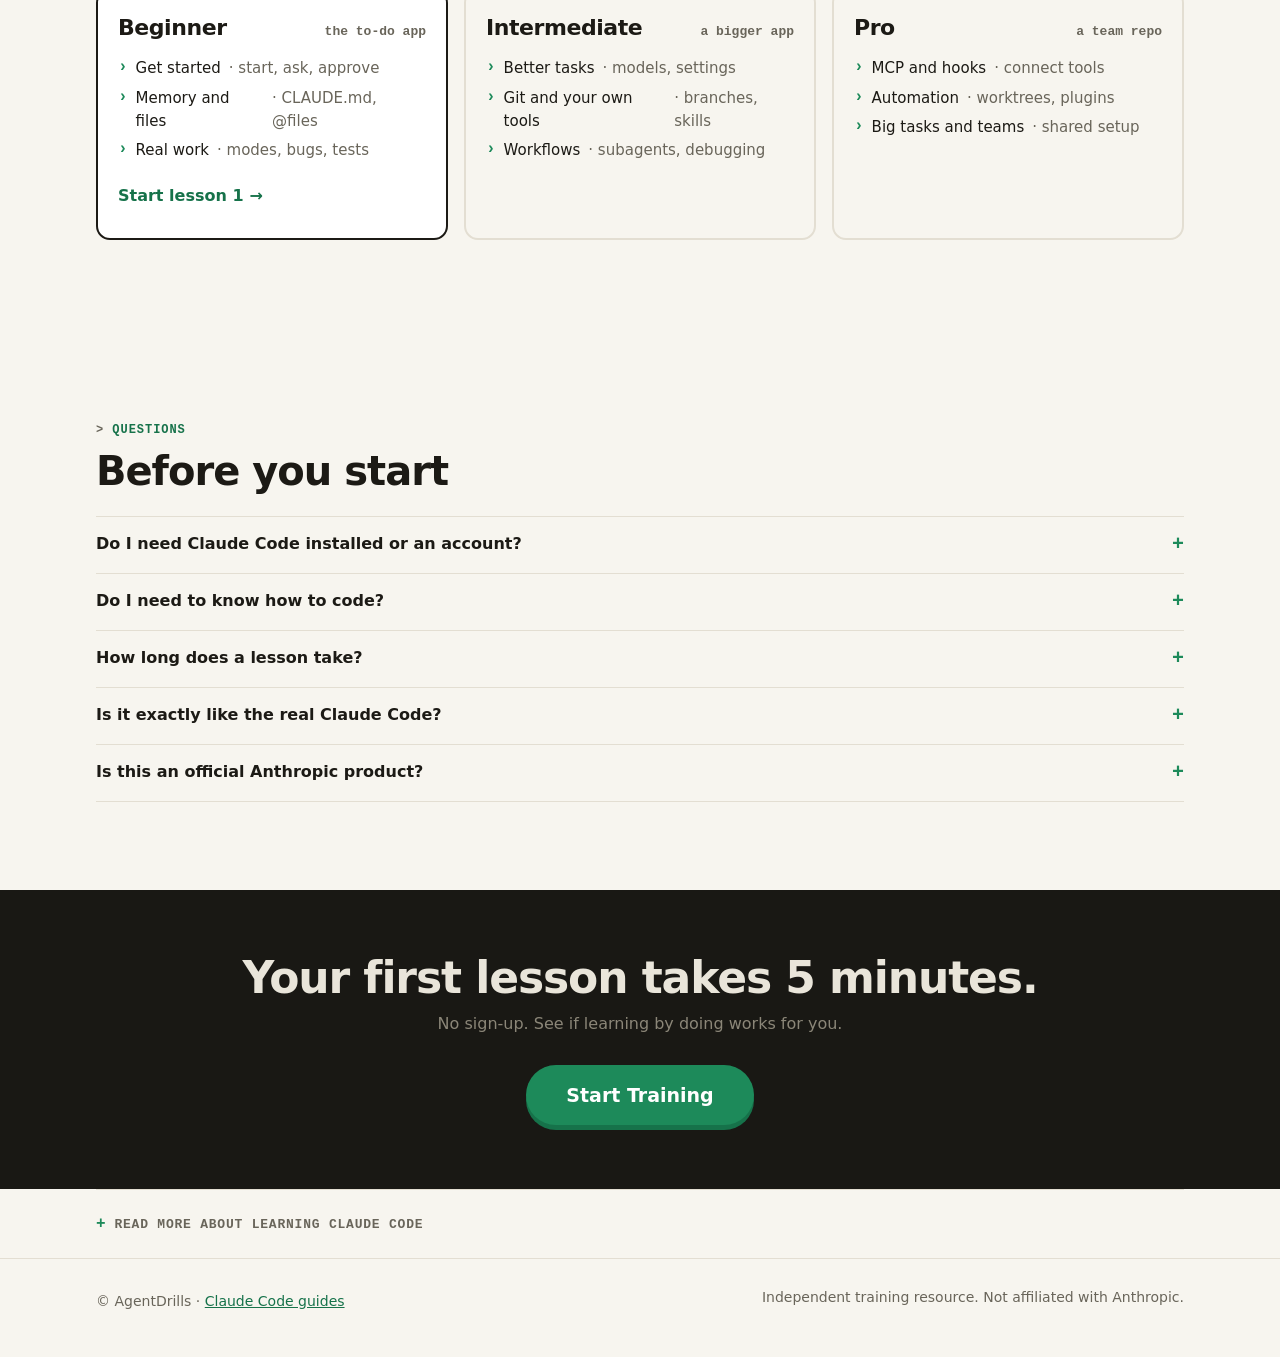
==== commit 42f02af5: "Front page below the stripe: lesson clip with hint, three levels, short FAQ, dark end band, folded g" ====
--- a/index.html
+++ b/index.html
@@ -49,94 +49,77 @@
     </ul>
   </section>
 
-  <section class="home-peek">
+  <section class="home-sec" id="how">
     <div class="wrap">
-      <div>
-        <h2>One instruction. You do it. You see what happens.</h2>
-        <p>Type real commands, approve real-looking edits and get a hint the moment you slip.</p>
+      <span class="home-kick">How it works</span>
+      <h2>Get it wrong. Get a hint. Get it right.</h2>
+      <p class="home-intro">That's every lesson: one small instruction, your hands on the keyboard and feedback in under a second.</p>
+      <div class="home-show">
+        <div aria-hidden="true">
+          <div class="home-coach" id="homeCoach"><small>3/5</small><span>Type <code>claude</code> and press Enter.</span></div>
+          <div class="home-term">
+            <div class="home-term-bar"><b></b><b></b><b></b><span>my-project — zsh</span></div>
+            <div class="home-term-body" id="homeTerm"><div><span class="g">~ $</span> cd my-project</div></div>
+          </div>
+        </div>
+        <ol class="home-steps" id="homeSteps">
+          <li data-k="ask"><span class="n">01</span><b>Read one instruction</b><p>Short enough to finish in seconds.</p></li>
+          <li data-k="hint"><span class="n">02</span><b>Slip up? Get a hint</b><p>A hint for exactly the mistake you made, not just "wrong".</p></li>
+          <li data-k="good"><span class="n">03</span><b>Get it right, earn XP</b><p>Small wins, daily streaks, stars for no hints.</p></li>
+        </ol>
       </div>
-      <div aria-hidden="true">
-        <div class="home-coach"><small>3/5</small>Type <code>claude</code> and press Enter.</div>
-        <div class="home-term">
-          <div class="home-term-bar"><b></b><b></b><b></b><span>my-project — zsh</span></div>
-          <div class="home-term-body">
-            <div><span class="g">~ $</span> ls</div>
-            <div class="d">Desktop    Documents    my-project</div>
-            <div><span class="g">~ $</span> cd my-project</div>
-            <div><span class="g">~/my-project $</span> <span class="home-cursor"></span></div>
-          </div>
+    </div>
+  </section>
+
+  <section class="home-sec home-levels-sec" id="curriculum">
+    <div class="wrap">
+      <span class="home-kick">Lessons</span>
+      <h2>From your first command to running a team setup.</h2>
+      <div class="home-levels">
+        <a class="home-level first" href="lesson.html?id=start-session">
+          <span class="home-level-top"><span class="name">Beginner</span><span class="proj">the to-do app</span></span>
+          <ul><li>Get started <span>· start, ask, approve</span></li><li>Memory and files <span>· CLAUDE.md, @files</span></li><li>Real work <span>· modes, bugs, tests</span></li></ul>
+          <span class="go">Start lesson 1 <span aria-hidden="true">→</span></span>
+        </a>
+        <div class="home-level">
+          <div class="home-level-top"><span class="name">Intermediate</span><span class="proj">a bigger app</span></div>
+          <ul><li>Better tasks <span>· models, settings</span></li><li>Git and your own tools <span>· branches, skills</span></li><li>Workflows <span>· subagents, debugging</span></li></ul>
+        </div>
+        <div class="home-level">
+          <div class="home-level-top"><span class="name">Pro</span><span class="proj">a team repo</span></div>
+          <ul><li>MCP and hooks <span>· connect tools</span></li><li>Automation <span>· worktrees, plugins</span></li><li>Big tasks and teams <span>· shared setup</span></li></ul>
         </div>
       </div>
     </div>
   </section>
 
-  <section class="section alt" id="how">
+  <section class="home-sec" id="faq">
     <div class="wrap">
-      <h2>How it works</h2>
-      <p class="intro">Every lesson is a small, guided task inside a simulated Claude Code session. You read one instruction, you do it, you see what happens.</p>
-      <div class="grid3">
-        <div class="feature">
-          <div class="num">01 · Read</div>
-          <h3>One small instruction</h3>
-          <p>"Start Claude in your project." "Approve just this edit." Each step teaches one thing, so it actually sticks.</p>
-        </div>
-        <div class="feature">
-          <div class="num">02 · Do</div>
-          <h3>Type it yourself</h3>
-          <p>You type into a terminal that looks and behaves like Claude Code – autocomplete, permission prompts, Shift+Tab, Esc and all.</p>
-        </div>
-        <div class="feature">
-          <div class="num">03 · Get feedback</div>
-          <h3>Instant, specific hints</h3>
-          <p>Typed <code>claude-code</code> instead of <code>claude</code>? Forgot the slash? You get a hint for exactly that mistake, then try again.</p>
-        </div>
+      <span class="home-kick">Questions</span>
+      <h2>Before you start</h2>
+      <div class="home-faq">
+        <details><summary>Do I need Claude Code installed or an account?</summary><p>No. Everything happens in a simulation in your browser. When you're ready for the real thing, what you practiced works the same way.</p></details>
+        <details><summary>Do I need to know how to code?</summary><p>No. Lessons explain every command. Some coding experience helps, but it isn't required.</p></details>
+        <details><summary>How long does a lesson take?</summary><p>Most lessons take 3–6 minutes.</p></details>
+        <details><summary>Is it exactly like the real Claude Code?</summary><p>It mirrors the real workflow – prompts, diffs, permission menus and modes – but Claude's answers are pre-written. We update lessons when the tool changes.</p></details>
+        <details><summary>Is this an official Anthropic product?</summary><p>No. AgentDrills is an independent training site and isn't affiliated with or endorsed by Anthropic.</p></details>
       </div>
     </div>
   </section>
 
-  <section class="section">
+  <section class="home-end">
     <div class="wrap">
-      <h2>Why not just watch a tutorial?</h2>
-      <p class="intro">Because you don't learn a tool by watching someone else use it. You learn it with your hands on the keyboard.</p>
-      <div class="compare">
-        <div class="col bad">
-          <h3>Video courses</h3>
-          <ul>
-            <li>You watch for 40 minutes and remember 5</li>
-            <li>Easy to zone out, hard to find that one part again</li>
-            <li>No feedback when you get it wrong</li>
-            <li>Out of date the moment the UI changes</li>
-          </ul>
-        </div>
-        <div class="col good">
-          <h3>AgentDrills</h3>
-          <ul>
-            <li>Active practice – you type every command</li>
-            <li>5-minute lessons you can finish on a coffee break</li>
-            <li>Hints for the mistakes beginners actually make</li>
-            <li>XP, streaks and stars keep you coming back</li>
-          </ul>
-        </div>
-      </div>
+      <h2>Your first lesson takes 5 minutes.</h2>
+      <p>No sign-up. See if learning by doing works for you.</p>
+      <a class="btn home-big" href="lesson.html?id=start-session">Start Training</a>
     </div>
   </section>
 
-  <section class="section alt" id="curriculum">
-    <div class="wrap">
-      <h2>What you'll learn</h2>
-      <p class="intro">Start with the essentials. Then build the habits that make experienced users so fast.</p>
-      <div id="basicsGroup" hidden>
-        <h3 class="cur-group">Start here · Claude Basics</h3>
-        <ol class="curriculum" id="basicsList"></ol>
-        <h3 class="cur-group">Claude Code</h3>
-      </div>
-      <ol class="curriculum" id="curriculumList"></ol>
-    </div>
-  </section>
-
-  <section class="section">
-    <div class="wrap prose">
-      <h2>Learn Claude Code the practical way</h2>
+  <div class="wrap">
+    <details class="home-more">
+      <summary>Read more about learning Claude Code</summary>
+      <div class="home-more-body">
+        <h3>Learn Claude Code the practical way</h3>
       <p>Claude Code is an AI coding assistant that runs in your terminal. You describe what you want in plain English – "add a dark mode toggle", "why is this test failing?" – and it reads your files, proposes edits, runs commands and explains what it did. It's one of the fastest ways to build software today, but only once you know how to drive it.</p>
       <p>That's where most people get stuck. The tool itself is simple to install, but the <b>workflow</b> is new: when should you let it edit without asking? What is a CLAUDE.md file? How do you stop it when it heads the wrong way? Why do answers get worse in long conversations? These are the things that separate someone who "tried it once" from someone who ships with it every day.</p>
 
@@ -156,48 +139,9 @@
 
       <h3>From basics to power-user habits</h3>
       <p>The first lessons cover the essentials: starting a session in the right folder, asking good questions, approving or rejecting edits and commands, and the slash commands you'll use every day. Later lessons go further: pointing Claude at exact files with <code>@</code>, running shell commands with <code>!</code>, switching modes with Shift+Tab, letting Claude plan before it codes, interrupting with Esc, compacting long conversations and resuming yesterday's session with <code>claude --continue</code>.</p>
-    </div>
-  </section>
-
-  <section class="section alt" id="faq">
-    <div class="wrap">
-      <h2>Frequently asked questions</h2>
-      <div class="faq">
-        <details>
-          <summary>Do I need Claude Code installed or an account?</summary>
-          <p>No. Everything happens in a simulation in your browser. When you're ready to use the real thing, everything you practiced works the same way.</p>
-        </details>
-        <details>
-          <summary>Do I need to know how to code?</summary>
-          <p>No. Lessons explain every command. Some coding experience helps you understand the example project, but it isn't required.</p>
-        </details>
-        <details>
-          <summary>How long does a lesson take?</summary>
-          <p>Most lessons take 3–6 minutes. They're designed to be finished in one sitting.</p>
-        </details>
-        <details>
-          <summary>Is the simulation exactly like the real Claude Code?</summary>
-          <p>It closely mirrors the real workflow – prompts, tool calls, diffs, permission menus and modes – but it's scripted, so Claude's answers are pre-written. The real tool also changes often; we update lessons as it does.</p>
-        </details>
-        <details>
-          <summary>Is my progress saved?</summary>
-          <p>Yes, in this browser. Accounts that sync across devices are coming soon.</p>
-        </details>
-        <details>
-          <summary>Is this an official Anthropic product?</summary>
-          <p>No. AgentDrills is an independent training site and isn't affiliated with or endorsed by Anthropic. Claude and Claude Code are trademarks of Anthropic.</p>
-        </details>
       </div>
-    </div>
-  </section>
-
-  <section class="cta-band">
-    <div class="wrap">
-      <h2>Your first lesson takes 5 minutes.</h2>
-      <p class="muted" style="font-size:18px">No sign-up. See if learning by doing works for you.</p>
-      <a class="btn" href="lesson.html?id=start-session">Start Training</a>
-    </div>
-  </section>
+    </details>
+  </div>
 
   <footer class="footer">
     <div class="wrap">
@@ -226,25 +170,16 @@
   <script src="js/lessons/b02-good-prompt.js"></script>
   <script src="js/progress.js"></script>
   <script src="js/wall.js"></script>
+  <script src="js/home-demo.js"></script>
   <script>
     (function () {
-      // Curriculum list from the lesson registry
-      const list = document.getElementById('curriculumList');
-      const row = (l) =>
-        `<li><span class="n">${l.n}</span><div><div class="t">${AD.escapeHtml(l.title)}</div><div class="d">${AD.escapeHtml(l.blurb)}</div></div></li>`;
-      const items = AD.lessonsIn('code').map(row);
-      // Claude Basics: grouped above Claude Code, plus a small link under the hero buttons
+      // Claude Basics: small link under the hero buttons
       const basics = AD.lessonsIn('basics');
       if (basics.length) {
-        document.getElementById('basicsList').innerHTML = basics.map(row).join('');
-        document.getElementById('basicsGroup').hidden = false;
         const nb = document.getElementById('newbie');
         nb.querySelector('a').href = `lesson.html?id=${basics[0].id}`;
         nb.hidden = false;
       }
-      items.push(`<li><span class="n">+</span><div><div class="t">Hooks, MCP & more</div><div class="d">New units every month.</div></div><span class="tag soon">Soon</span></li>`);
-      list.innerHTML = items.join('');
-
     })();
   </script>
 </body>
--- a/css/styles.css
+++ b/css/styles.css
@@ -445,52 +445,9 @@
   .hero .term, .hero #demo:empty { height: 380px; }
 }
 
-.section { padding: 56px 0; }
-.section.alt { background: var(--surface); border-top: 1px solid var(--border); border-bottom: 1px solid var(--border); }
-.section h2 { font-size: clamp(28px, 3.6vw, 38px); }
-.section .intro { font-size: 18px; color: var(--muted); max-width: 44em; }
-.grid3 { display: grid; grid-template-columns: repeat(3, 1fr); gap: 18px; margin-top: 28px; }
-.feature { background: var(--bg); border: 1px solid var(--border); border-radius: var(--radius); padding: 22px; }
-.section:not(.alt) .feature { background: var(--surface); }
-.feature .num { font: 700 14px var(--mono); color: var(--accent-strong); margin-bottom: 8px; }
-.feature h3 { font-size: 19px; }
-.feature p { color: var(--muted); margin: 0; }
-@media (max-width: 800px) { .grid3 { grid-template-columns: 1fr; } }
-
-.compare { display: grid; grid-template-columns: 1fr 1fr; gap: 18px; margin-top: 28px; }
-.compare .col { border-radius: var(--radius); padding: 22px; border: 1px solid var(--border); }
-.compare .col.bad { background: var(--surface-2); }
-.compare .col.good { background: var(--accent-soft); border-color: transparent; }
-.compare ul { margin: 0; padding-left: 1.2em; display: grid; gap: 6px; }
-@media (max-width: 700px) { .compare { grid-template-columns: 1fr; } }
-
-.curriculum { list-style: none; padding: 0; margin: 28px 0 0; display: grid; gap: 10px; counter-reset: c; }
-.curriculum li {
-  display: grid; grid-template-columns: 44px 1fr auto; gap: 14px; align-items: center;
-  background: var(--surface); border: 1px solid var(--border); border-radius: 12px; padding: 14px 16px;
-}
-.section.alt .curriculum li { background: var(--bg); }
-.curriculum .n { width: 36px; height: 36px; border-radius: 50%; background: var(--accent-soft); color: var(--accent-strong); display: grid; place-items: center; font-weight: 800; }
-.curriculum .t { font-weight: 700; }
-.curriculum .d { color: var(--muted); font-size: 15px; }
 .tag { font-size: 12px; font-weight: 800; text-transform: uppercase; letter-spacing: .06em; padding: 4px 8px; border-radius: 6px; background: var(--accent-soft); color: var(--accent-strong); white-space: nowrap; }
 .tag.pro { background: var(--term-bg); color: #f3efe4; }
 .tag.soon { background: var(--surface-2); color: var(--muted); }
-
-.prose { max-width: 46em; font-size: 17px; }
-.prose h3 { font-size: 22px; margin-top: 1.6em; }
-.prose ul { padding-left: 1.2em; }
-.prose li { margin-bottom: .4em; }
-
-.faq { max-width: 46em; margin-top: 24px; }
-.faq details { border-bottom: 1px solid var(--border); padding: 16px 0; }
-.faq summary { font-weight: 700; font-size: 17px; cursor: pointer; list-style: none; display: flex; justify-content: space-between; gap: 16px; }
-.faq summary::after { content: "+"; color: var(--muted); font-weight: 400; font-size: 22px; line-height: 1; }
-.faq details[open] summary::after { content: "–"; }
-.faq details p { margin: 10px 0 0; color: var(--muted); }
-
-.cta-band { text-align: center; padding: 64px 0; }
-.cta-band h2 { font-size: clamp(28px, 4vw, 42px); }
 
 .footer { border-top: 1px solid var(--border); padding: 28px 0 40px; color: var(--muted); font-size: 14px; }
 .footer .wrap { display: flex; justify-content: space-between; gap: 16px; flex-wrap: wrap; }
@@ -730,11 +687,9 @@
   .basics-box .foot { grid-column: 2; grid-row: 1 / span 3; }
 }
 
-/* Landing: link for beginners and grouped curriculum */
+/* Landing: link for beginners */
 .newbie { margin: 16px 0 0; font-size: 15px; color: var(--muted); }
 .newbie a { color: var(--accent-strong); font-weight: 700; text-decoration-thickness: 2px; text-underline-offset: 3px; display: inline-block; padding: 6px 0; }
-.cur-group { font-size: 13px; text-transform: uppercase; letter-spacing: .08em; color: var(--muted); margin: 28px 0 0; }
-.cur-group + .curriculum { margin-top: 10px; }
 
 @media (prefers-reduced-motion: reduce) {
   .chat-w { opacity: 1; transition: none; }
@@ -942,11 +897,11 @@
 @media (max-width: 350px) { .nav-home .brand { font-size: 0; gap: 0; } }
 
 .home-hero { text-align: center; padding: 36px 0 48px; }
-.home-hero h1 { position: relative; z-index: 0; font-size: 36px; line-height: 1.08; letter-spacing: -.035em; font-weight: 800; max-width: 15em; margin: 0 auto; }
+.home-hero h1 { position: relative; z-index: 0; font-size: 36px; line-height: 1.08; letter-spacing: -.035em; font-weight: 800; max-width: 15em; margin: 0 auto; text-wrap: balance; }
 .home-mark { position: relative; display: inline-block; white-space: nowrap; color: var(--accent-strong); }
 .home-mark::before { content: ""; position: absolute; left: -.08em; right: -.08em; bottom: .02em; height: .42em; z-index: -1; background: var(--accent-soft); border-radius: 4px; transform: rotate(-1.2deg) scaleX(0); transform-origin: left; animation: home-draw .5s .25s cubic-bezier(.2,0,0,1) forwards; }
 @keyframes home-draw { to { transform: rotate(-1.2deg) scaleX(1); } }
-.home-lede { color: var(--muted); font-size: 17px; max-width: 30em; margin: 18px auto 0; }
+.home-lede { color: var(--muted); font-size: 17px; max-width: 30em; margin: 18px auto 0; text-wrap: balance; }
 .home-cta { margin-top: 30px; }
 .home-cta .btn { min-height: 60px; padding: 0 40px; font-size: 19px; border-radius: 999px; box-shadow: 0 5px 0 var(--accent-strong); transition: transform .12s cubic-bezier(.2,0,0,1), box-shadow .12s cubic-bezier(.2,0,0,1); }
 .home-cta .btn:active { transform: translateY(5px); box-shadow: 0 0 0 var(--accent-strong); }
@@ -959,22 +914,83 @@
 .home-stripe ul { list-style: none; margin: 0; padding: 22px 16px; display: flex; flex-direction: column; align-items: center; gap: 10px; font-size: 15px; text-align: center; }
 .home-stripe b { color: var(--term-green); font-weight: 700; }
 
-.home-peek { padding: 48px 0 56px; }
-.home-peek .wrap { display: grid; gap: 22px; }
-.home-peek h2 { font-size: 26px; line-height: 1.15; letter-spacing: -.02em; }
-.home-peek p { color: var(--muted); }
-.home-coach { background: var(--surface); border: 1px solid var(--border); border-bottom: 0; border-radius: 14px 14px 0 0; padding: 10px 14px; font-weight: 600; font-size: 15px; }
-.home-coach small { font: 700 12px var(--mono); color: var(--muted); margin-right: 6px; }
+@keyframes home-blink { 50% { opacity: 0; } }
+
+/* Front page below the stripe: "Kort og skarp" (DESIGN.md, approved 26 Nov 2026) */
+.home-sec { padding: 56px 0; }
+.home-kick { font: 700 12px var(--mono); letter-spacing: .08em; text-transform: uppercase; color: var(--accent-strong); }
+.home-kick::before { content: "> "; color: var(--muted); }
+.home-sec h2 { font-size: 28px; line-height: 1.12; letter-spacing: -.025em; font-weight: 800; margin: 8px 0 10px; text-wrap: balance; }
+.home-intro { color: var(--muted); font-size: 17px; max-width: 34em; margin: 0; }
+
+.home-show { display: grid; grid-template-columns: minmax(0, 1fr); gap: 28px; margin-top: 28px; }
+.home-coach { display: flex; gap: 10px; align-items: flex-start; min-height: 48px; padding: 12px 14px; background: var(--surface); border: 1px solid var(--border); border-bottom: 0; border-radius: 14px 14px 0 0; font-weight: 600; font-size: 15px; transition: background .3s cubic-bezier(.2,0,0,1); }
+.home-coach small { flex: none; padding-top: 2px; font: 700 12px var(--mono); color: var(--muted); }
 .home-coach code { background: var(--surface-2); border-radius: 5px; padding: 1px 5px; }
+.home-coach.hint { background: var(--warn-soft); }
+.home-coach.hint small { color: var(--warn); }
+.home-coach.good { background: var(--accent-soft); }
+.home-coach.good small { color: var(--accent-strong); }
 .home-term { background: var(--term-bg); color: var(--term-text); border-radius: 0 0 14px 14px; overflow: hidden; font: 14px/1.55 var(--mono); box-shadow: 0 24px 48px -16px rgba(20,16,8,.45); }
 .home-term-bar { display: flex; align-items: center; gap: 7px; height: 36px; padding: 0 14px; background: var(--term-bar); color: var(--term-dim); font-size: 12px; }
 .home-term-bar b { width: 11px; height: 11px; border-radius: 50%; background: var(--term-faint); }
 .home-term-bar span { flex: 1; text-align: center; margin-right: 40px; }
-.home-term-body { padding: 14px 16px 16px; min-height: 200px; white-space: pre-wrap; }
+.home-term-body { padding: 14px 16px 16px; min-height: 210px; }
+.home-term-body > div { white-space: pre-wrap; word-break: break-word; }
 .home-term .g { color: var(--term-green); }
 .home-term .d { color: var(--term-dim); }
+.home-term .a { color: var(--term-accent); }
+.home-welcome { margin: 6px 0 0; padding: 8px 12px; border: 1px solid var(--term-accent); border-radius: 6px; }
+.home-fade { animation: home-fade .3s cubic-bezier(.2,0,0,1); }
+@keyframes home-fade { from { opacity: 0; transform: translateY(4px); } }
 .home-cursor { display: inline-block; width: 8px; height: 17px; background: var(--term-accent); vertical-align: -3px; animation: home-blink 1s steps(1) infinite; }
-@keyframes home-blink { 50% { opacity: 0; } }
+
+.home-steps { list-style: none; margin: 0; padding: 0; border-top: 1px solid var(--border); }
+.home-steps li { display: grid; grid-template-columns: 44px 1fr; gap: 4px 12px; padding: 16px 0; border-bottom: 1px solid var(--border); transition: opacity .3s cubic-bezier(.2,0,0,1); }
+.home-steps .n { grid-row: span 2; width: 36px; height: 36px; border-radius: 10px; display: grid; place-items: center; font: 700 14px var(--mono); background: var(--surface-2); color: var(--muted); transition: background .3s cubic-bezier(.2,0,0,1), color .3s cubic-bezier(.2,0,0,1); }
+.home-steps b { font-size: 17px; }
+.home-steps p { margin: 0; color: var(--muted); font-size: 15px; }
+.home-steps li.on .n { background: var(--accent); color: var(--accent-ink); }
+.home-steps.live li:not(.on) { opacity: .5; }
+
+.home-levels-sec { padding-top: 0; }
+.home-levels { display: grid; gap: 12px; margin-top: 28px; }
+.home-level { display: grid; gap: 12px; align-content: start; padding: 20px; border: 2px solid var(--border); border-radius: 14px; background: var(--bg); color: var(--text); text-decoration: none; }
+.home-level.first { border-color: var(--text); background: var(--surface); }
+.home-level-top { display: flex; justify-content: space-between; align-items: baseline; gap: 12px; }
+.home-level .name { font-size: 22px; font-weight: 800; letter-spacing: -.02em; }
+.home-level .proj { font: 600 13px var(--mono); color: var(--muted); }
+.home-level ul { list-style: none; margin: 0; padding: 0; display: grid; gap: 6px; }
+.home-level li { display: flex; gap: 8px; font-size: 15px; }
+.home-level li::before { content: "›"; font: 800 16px/1.3 var(--mono); color: var(--accent); }
+.home-level li span { color: var(--muted); }
+.home-level .go { display: inline-flex; align-items: center; gap: 6px; min-height: 44px; font-weight: 700; color: var(--accent-strong); }
+.home-level .go span { transition: transform .12s cubic-bezier(.2,0,0,1); }
+.home-level:active .go span { transform: translateX(3px); }
+.home-level.first:focus-visible { outline: 3px solid var(--accent); outline-offset: 3px; }
+
+.home-faq { border-top: 1px solid var(--border); margin-top: 22px; }
+.home-faq details { border-bottom: 1px solid var(--border); }
+.home-faq summary { list-style: none; cursor: pointer; display: flex; justify-content: space-between; align-items: center; gap: 16px; min-height: 56px; padding: 12px 0; font-weight: 700; font-size: 16px; }
+.home-faq summary::-webkit-details-marker { display: none; }
+.home-faq summary::after { content: "+"; flex: none; font: 700 20px var(--mono); color: var(--accent); transition: transform .12s cubic-bezier(.2,0,0,1); }
+.home-faq details[open] summary::after { transform: rotate(45deg); }
+.home-faq p { margin: 0; padding: 0 0 16px; max-width: 40em; color: var(--muted); }
+
+.home-end { background: var(--term-bg); color: var(--term-text); text-align: center; padding: 64px 0; }
+.home-end h2 { font-size: 30px; line-height: 1.1; letter-spacing: -.025em; font-weight: 800; color: var(--term-text); text-wrap: balance; margin: 0; }
+.home-end p { color: var(--term-dim); margin: 10px 0 28px; }
+.home-big { min-height: 60px; padding: 0 40px; font-size: 19px; border-radius: 999px; box-shadow: 0 5px 0 var(--accent-strong); transition: transform .12s cubic-bezier(.2,0,0,1), box-shadow .12s cubic-bezier(.2,0,0,1); }
+.home-big:active { transform: translateY(5px); box-shadow: 0 0 0 var(--accent-strong); }
+
+.home-more { border-top: 1px solid var(--border); padding: 8px 0; }
+.home-more summary { list-style: none; cursor: pointer; display: flex; align-items: center; gap: 8px; min-height: 52px; font: 700 13px var(--mono); letter-spacing: .06em; text-transform: uppercase; color: var(--muted); }
+.home-more summary::-webkit-details-marker { display: none; }
+.home-more summary::before { content: "+"; color: var(--accent); font-size: 16px; }
+.home-more[open] summary::before { content: "–"; }
+.home-more-body { max-width: 42em; color: var(--muted); padding-bottom: 24px; }
+.home-more-body h3 { color: var(--text); font-size: 17px; margin: 18px 0 6px; }
+.home-more-body ul { padding-left: 1.2em; }
 
 @media (min-width: 860px) {
   .home-hero { padding: 64px 0 72px; }
@@ -985,8 +1001,12 @@
   .home-stripe ul { flex-direction: row; justify-content: center; gap: 0; font-size: 17px; }
   .home-stripe li { padding: 0 26px; }
   .home-stripe li + li { border-left: 1px solid var(--term-faint); }
-  .home-peek .wrap { grid-template-columns: 2fr 3fr; align-items: center; gap: 56px; }
-  .home-peek h2 { font-size: 34px; }
+  .home-sec { padding: 88px 0; }
+  .home-levels-sec { padding-top: 0; }
+  .home-sec h2 { font-size: 40px; }
+  .home-show { grid-template-columns: minmax(0, 3fr) minmax(0, 2fr); gap: 56px; align-items: center; }
+  .home-levels { grid-template-columns: repeat(3, 1fr); gap: 16px; }
+  .home-end h2 { font-size: 44px; }
 }
 
 /* Pro wall */
@@ -1027,7 +1047,7 @@
   .wall-peek-body { min-height: 300px; }
 }
 @media (prefers-reduced-motion: reduce) {
-  .wall, .home-cta .btn { transition: none; }
+  .wall, .home-cta .btn, .home-big, .home-coach, .home-steps li, .home-steps .n { transition: none; }
   .home-mark::before { animation: none; transform: rotate(-1.2deg) scaleX(1); }
   .home-cursor { animation: none; }
 }
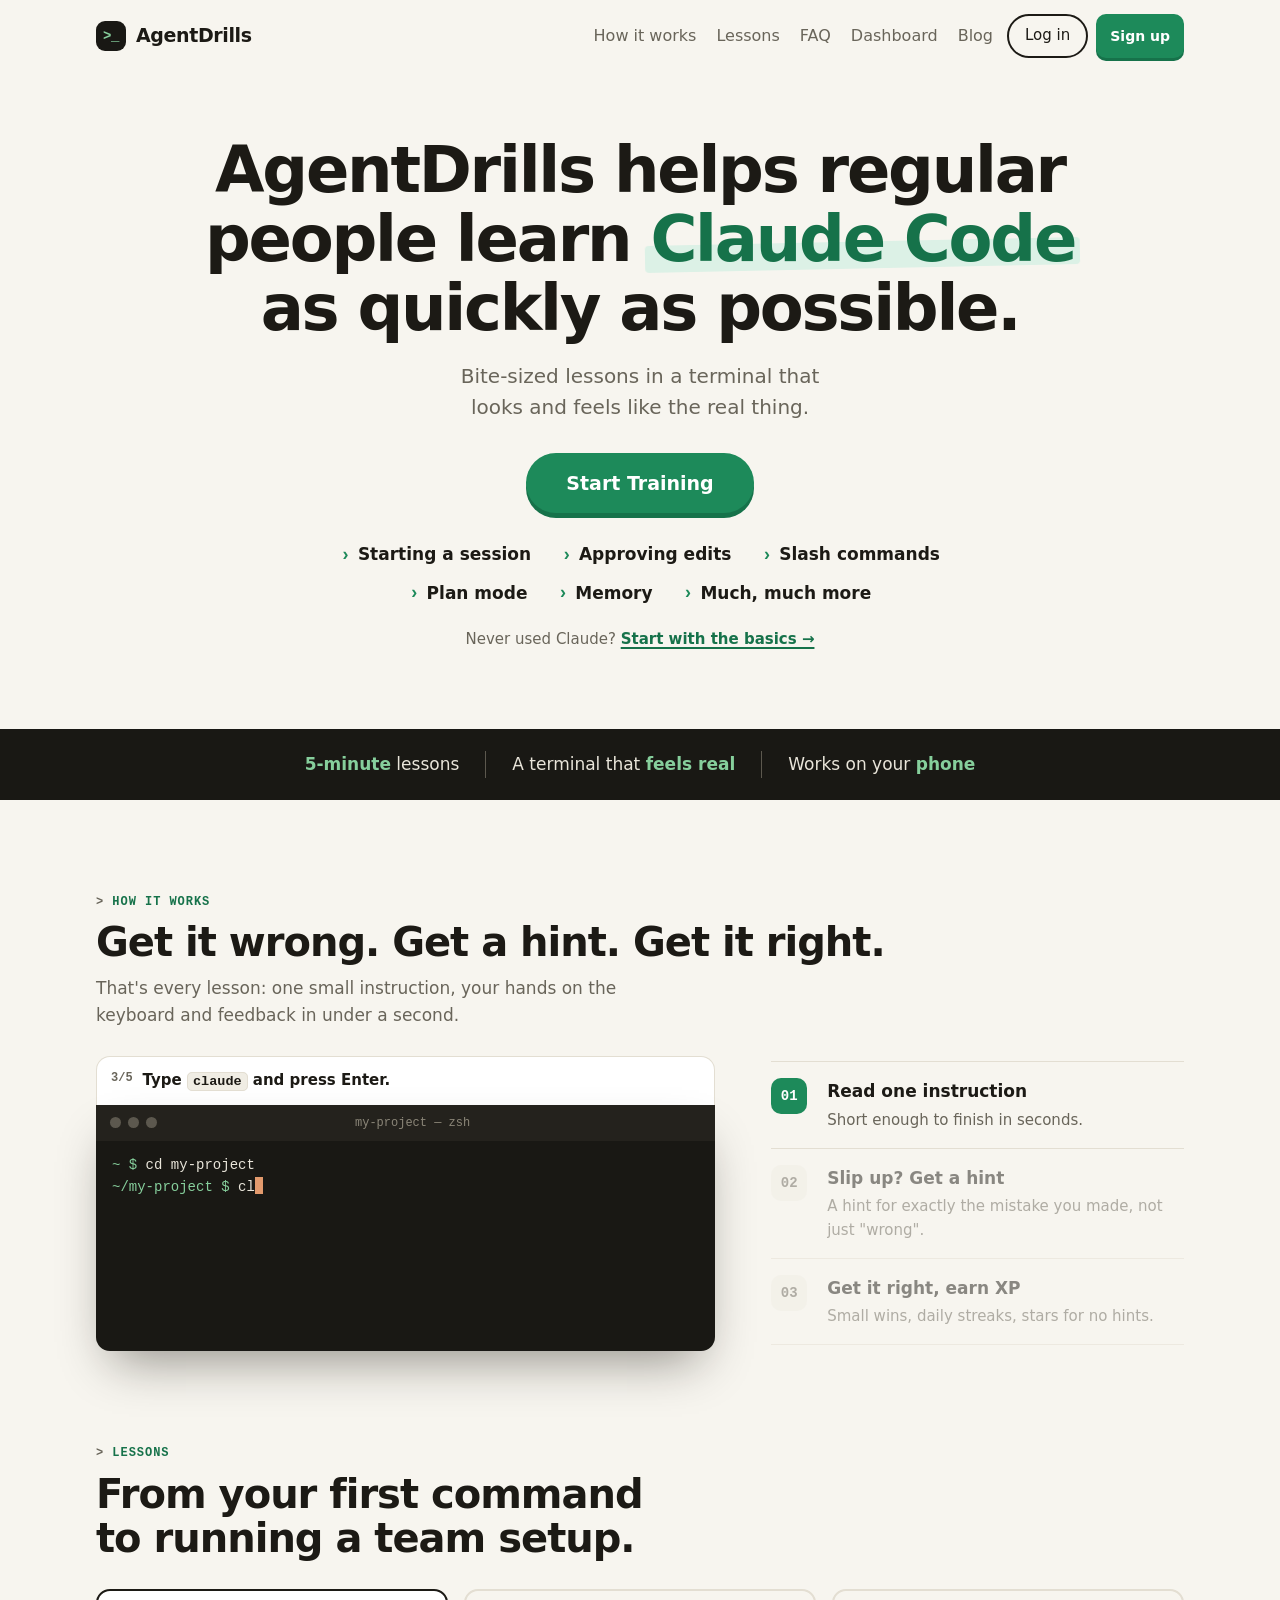
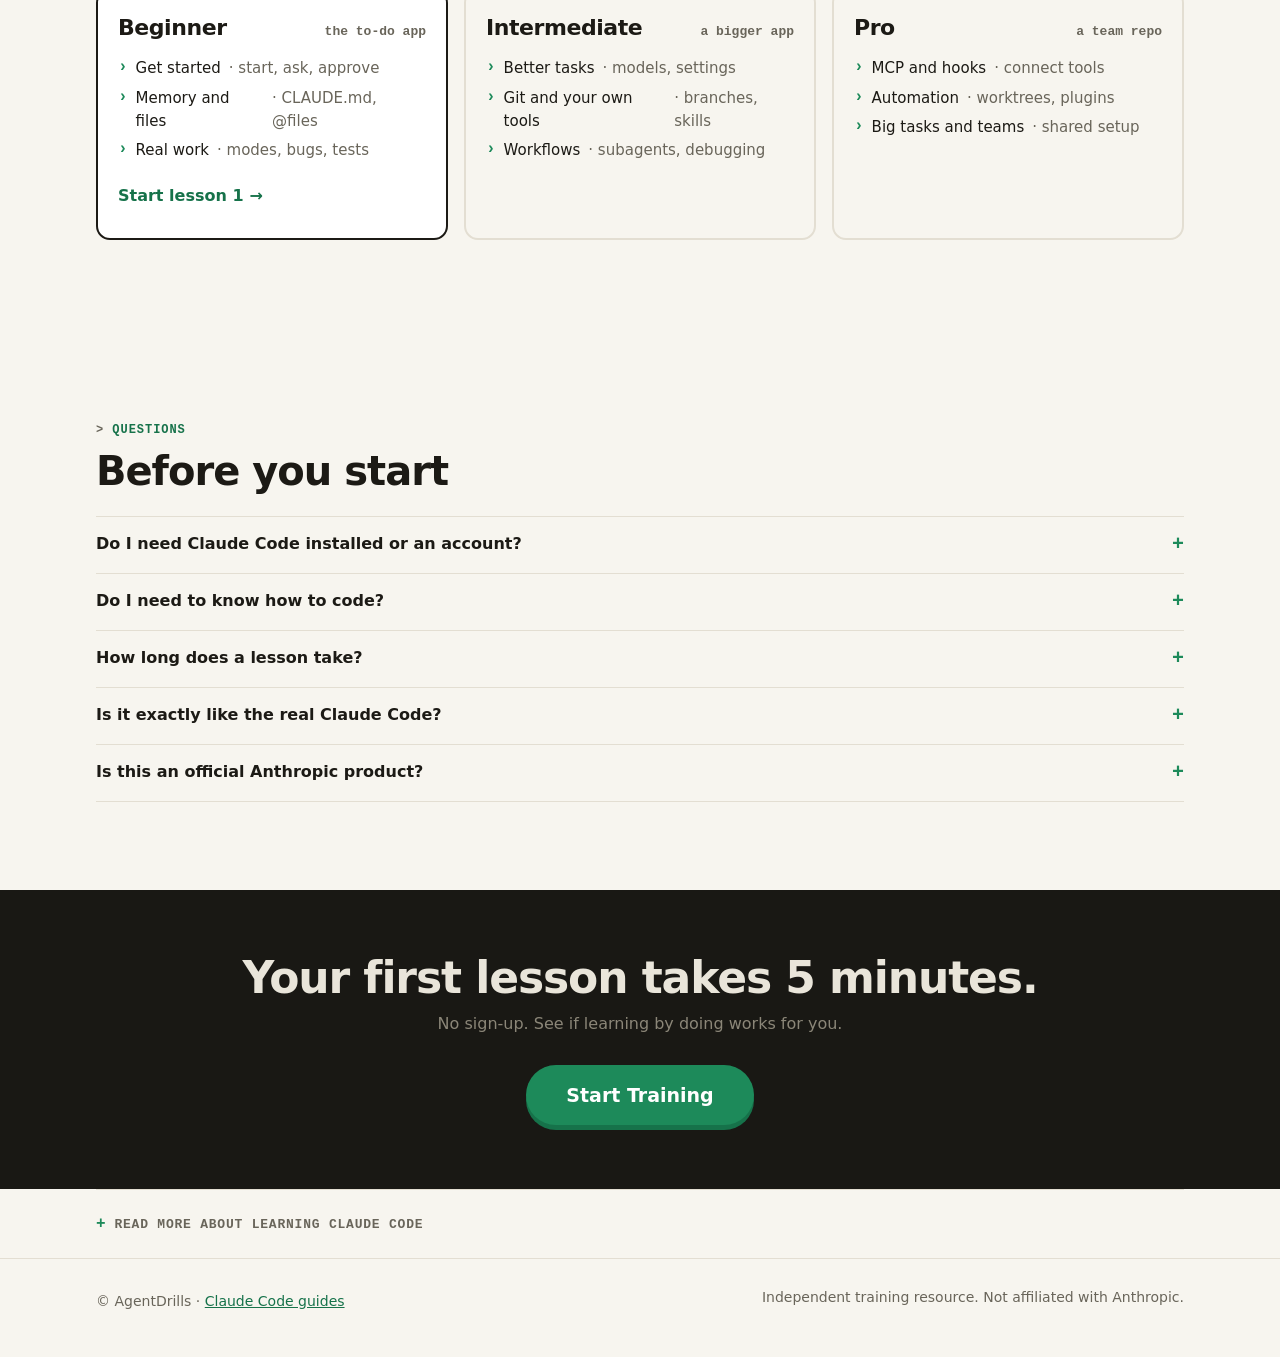
==== commit d0b34ea1: "Add Beginner lessons 11-15 (@ files and folders, ! commands, screenshots, Esc), replace old @ lesson" ====
--- a/index.html
+++ b/index.html
@@ -162,7 +162,11 @@
   <script src="js/lessons/08-clear.js"></script>
   <script src="js/lessons/09-init.js"></script>
   <script src="js/lessons/10-memory.js"></script>
-  <script src="js/lessons/04-mention-files.js"></script>
+  <script src="js/lessons/11-mention-file.js"></script>
+  <script src="js/lessons/12-mention-folders.js"></script>
+  <script src="js/lessons/13-bash-mode.js"></script>
+  <script src="js/lessons/14-images.js"></script>
+  <script src="js/lessons/15-interrupt.js"></script>
   <script src="js/lessons/05-modes.js"></script>
   <script src="js/lessons/06-context-sessions.js"></script>
   <script src="js/lessons/07-subagents.js"></script>
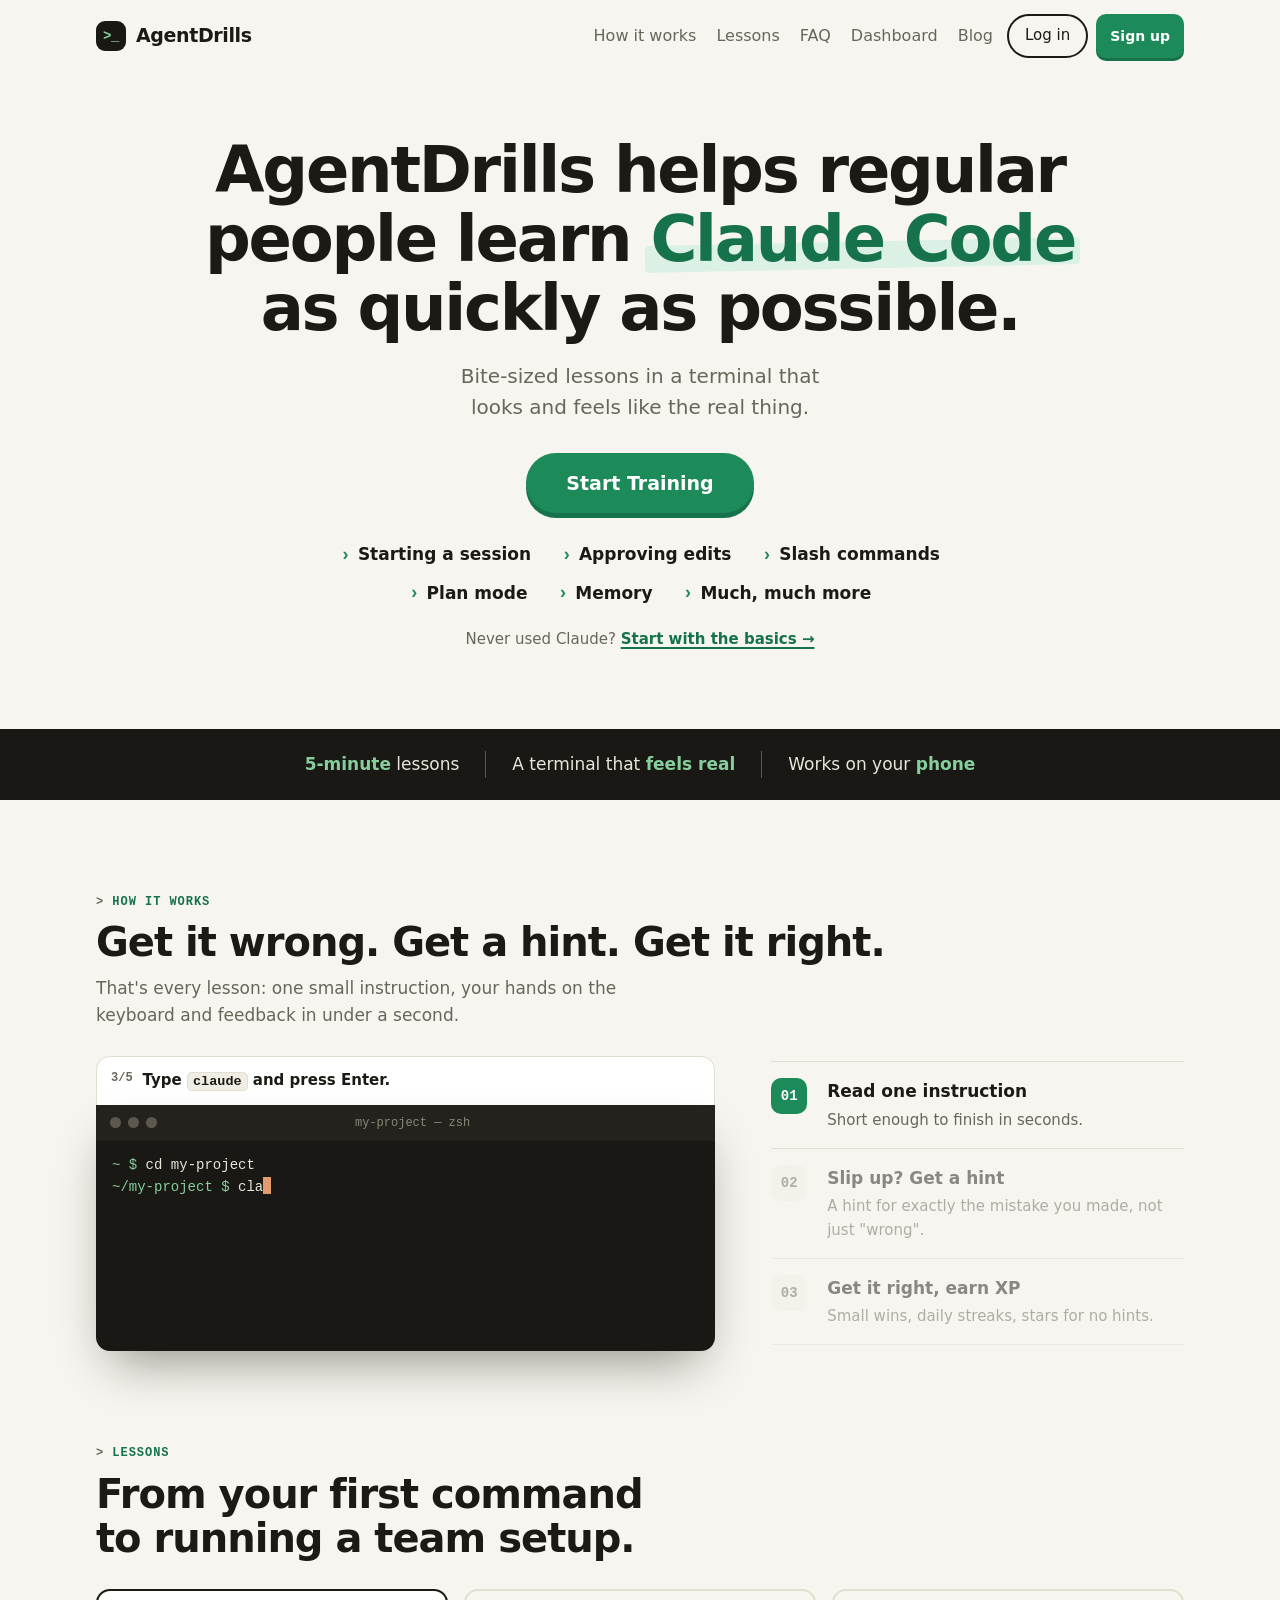
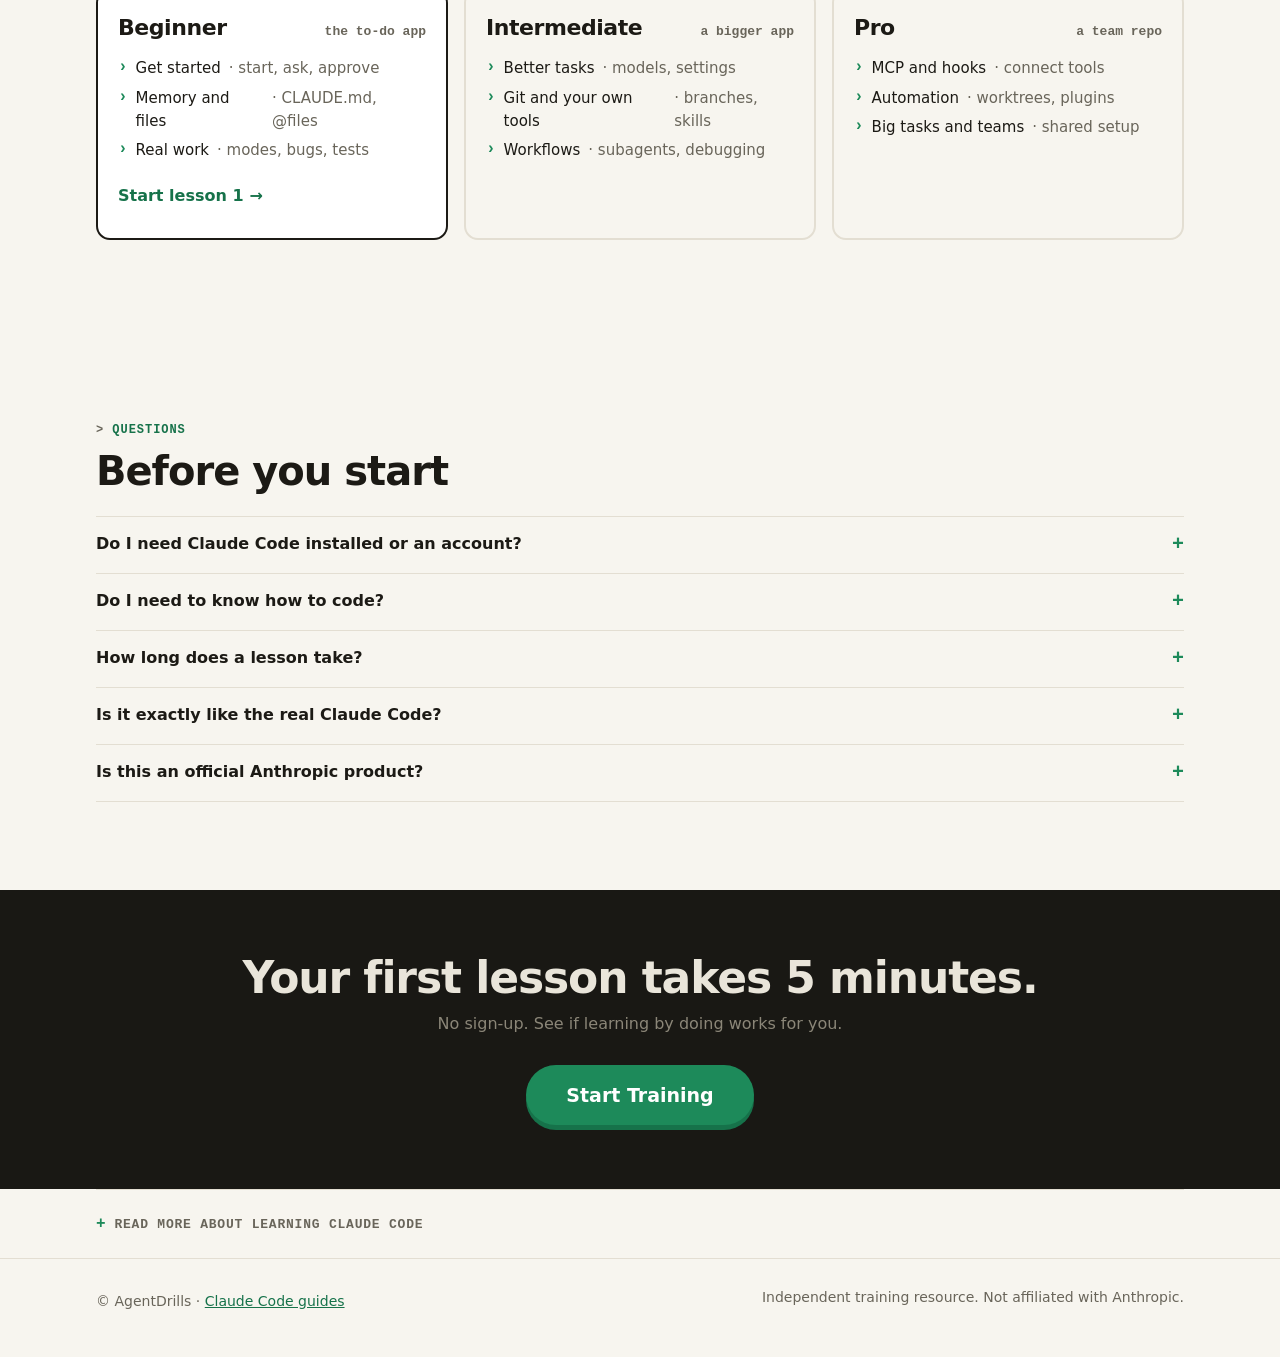
==== commit da81d8aa: "Add Beginner lessons 16-20 (rewind, context and compact, resume, accept edits, plan mode), replace o" ====
--- a/index.html
+++ b/index.html
@@ -167,8 +167,11 @@
   <script src="js/lessons/13-bash-mode.js"></script>
   <script src="js/lessons/14-images.js"></script>
   <script src="js/lessons/15-interrupt.js"></script>
-  <script src="js/lessons/05-modes.js"></script>
-  <script src="js/lessons/06-context-sessions.js"></script>
+  <script src="js/lessons/16-rewind.js"></script>
+  <script src="js/lessons/17-context-compact.js"></script>
+  <script src="js/lessons/18-resume.js"></script>
+  <script src="js/lessons/19-accept-edits.js"></script>
+  <script src="js/lessons/20-plan-mode.js"></script>
   <script src="js/lessons/07-subagents.js"></script>
   <script src="js/lessons/b01-first-chat.js"></script>
   <script src="js/lessons/b02-good-prompt.js"></script>
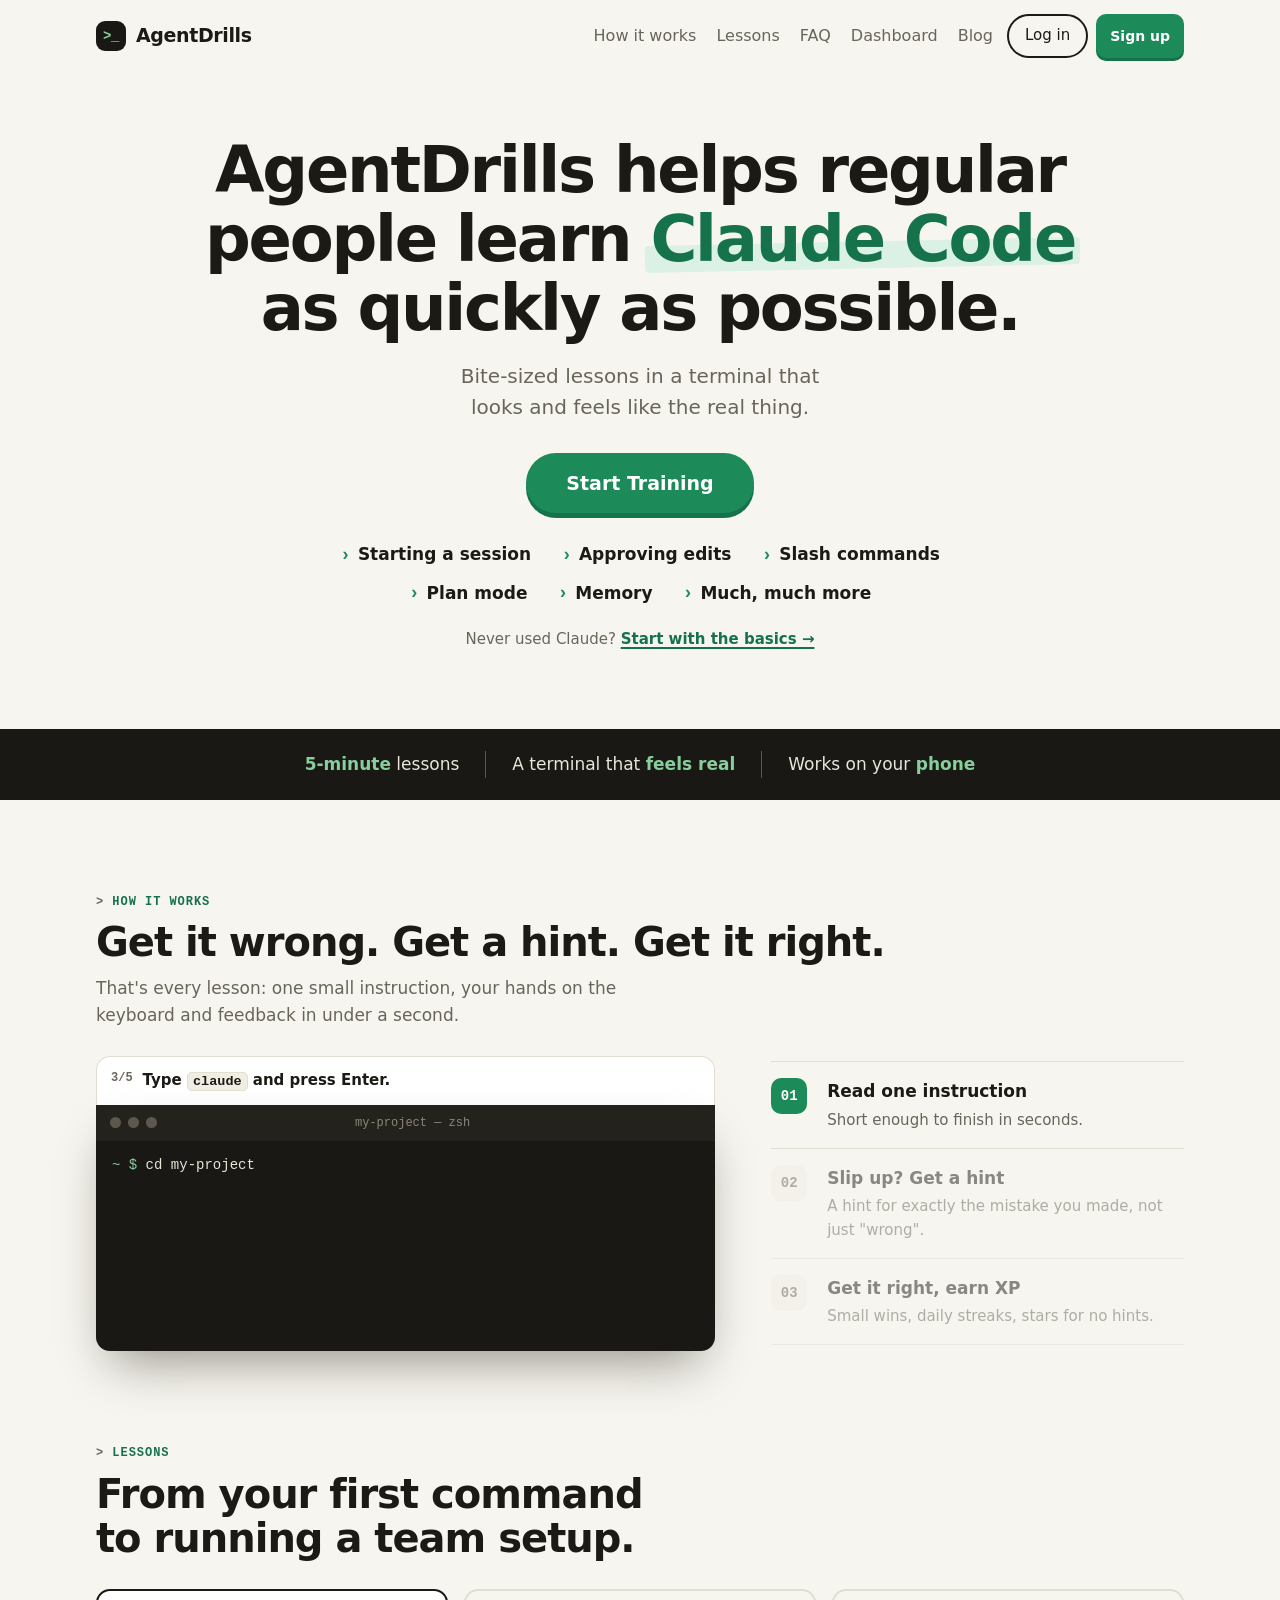
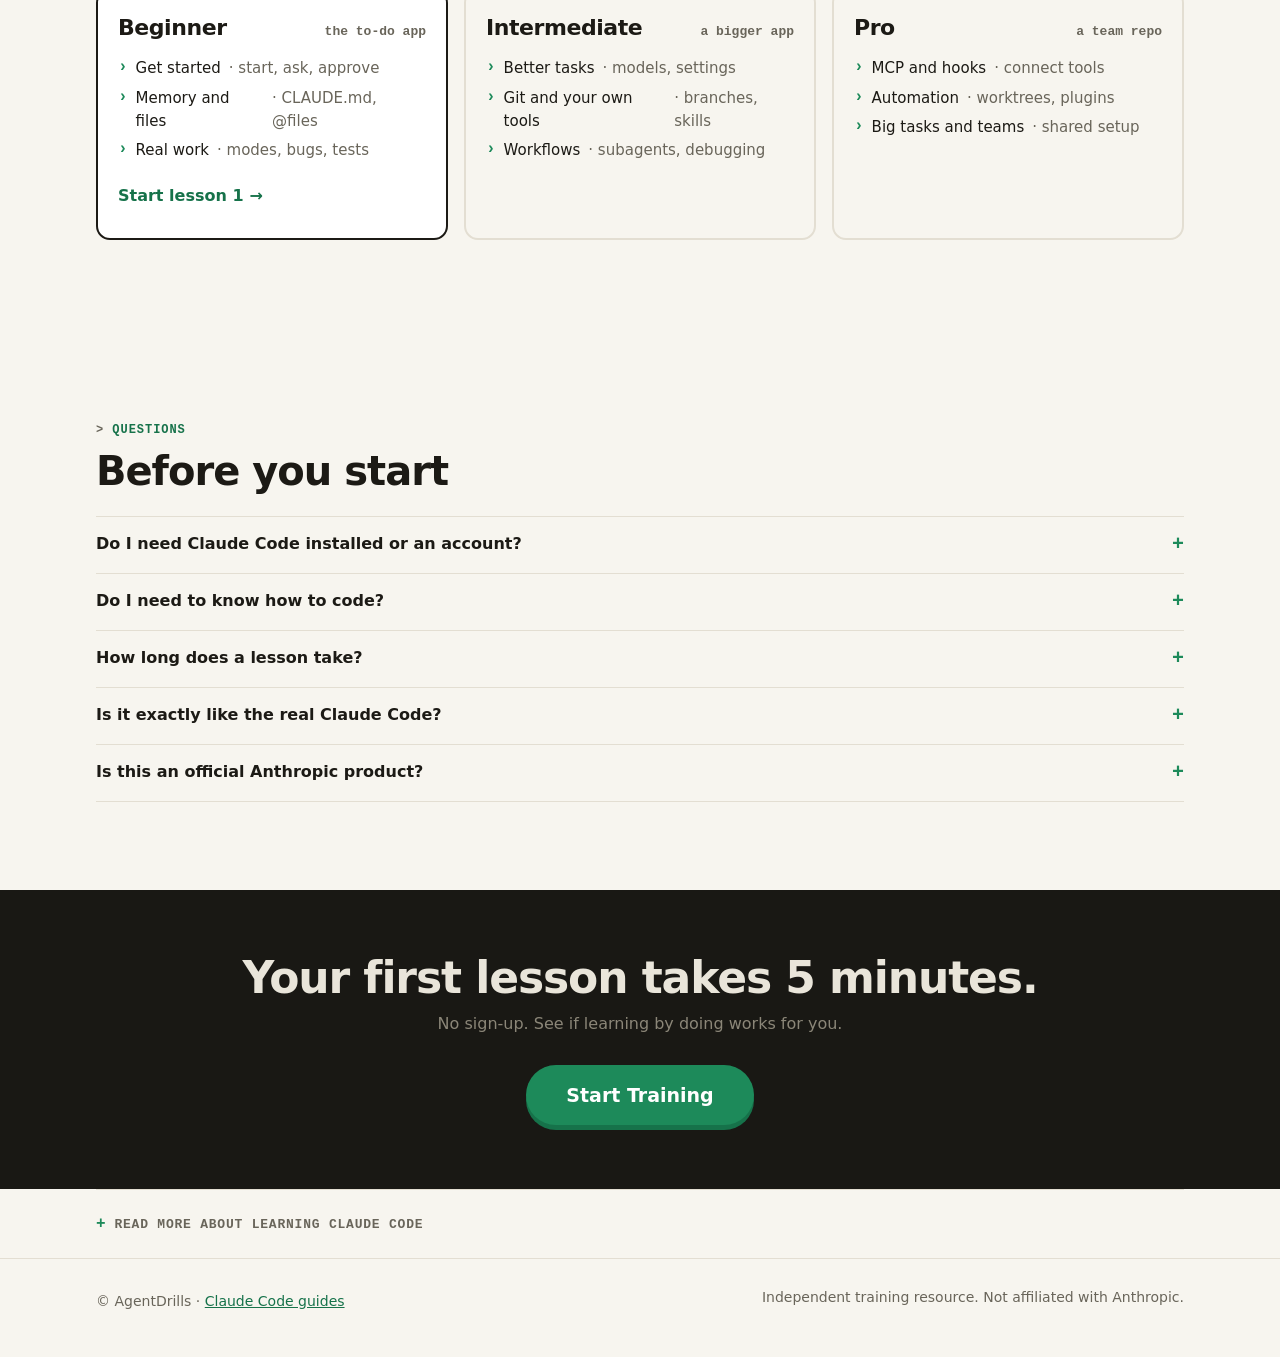
==== commit f1598c3d: "Add Beginner lessons 21-25 (fix a bug, explain code, tests, git commit, Beginner project) Co-Authore" ====
--- a/index.html
+++ b/index.html
@@ -172,6 +172,11 @@
   <script src="js/lessons/18-resume.js"></script>
   <script src="js/lessons/19-accept-edits.js"></script>
   <script src="js/lessons/20-plan-mode.js"></script>
+  <script src="js/lessons/21-fix-bug.js"></script>
+  <script src="js/lessons/22-explain-code.js"></script>
+  <script src="js/lessons/23-tests.js"></script>
+  <script src="js/lessons/24-commit.js"></script>
+  <script src="js/lessons/25-beginner-project.js"></script>
   <script src="js/lessons/07-subagents.js"></script>
   <script src="js/lessons/b01-first-chat.js"></script>
   <script src="js/lessons/b02-good-prompt.js"></script>
